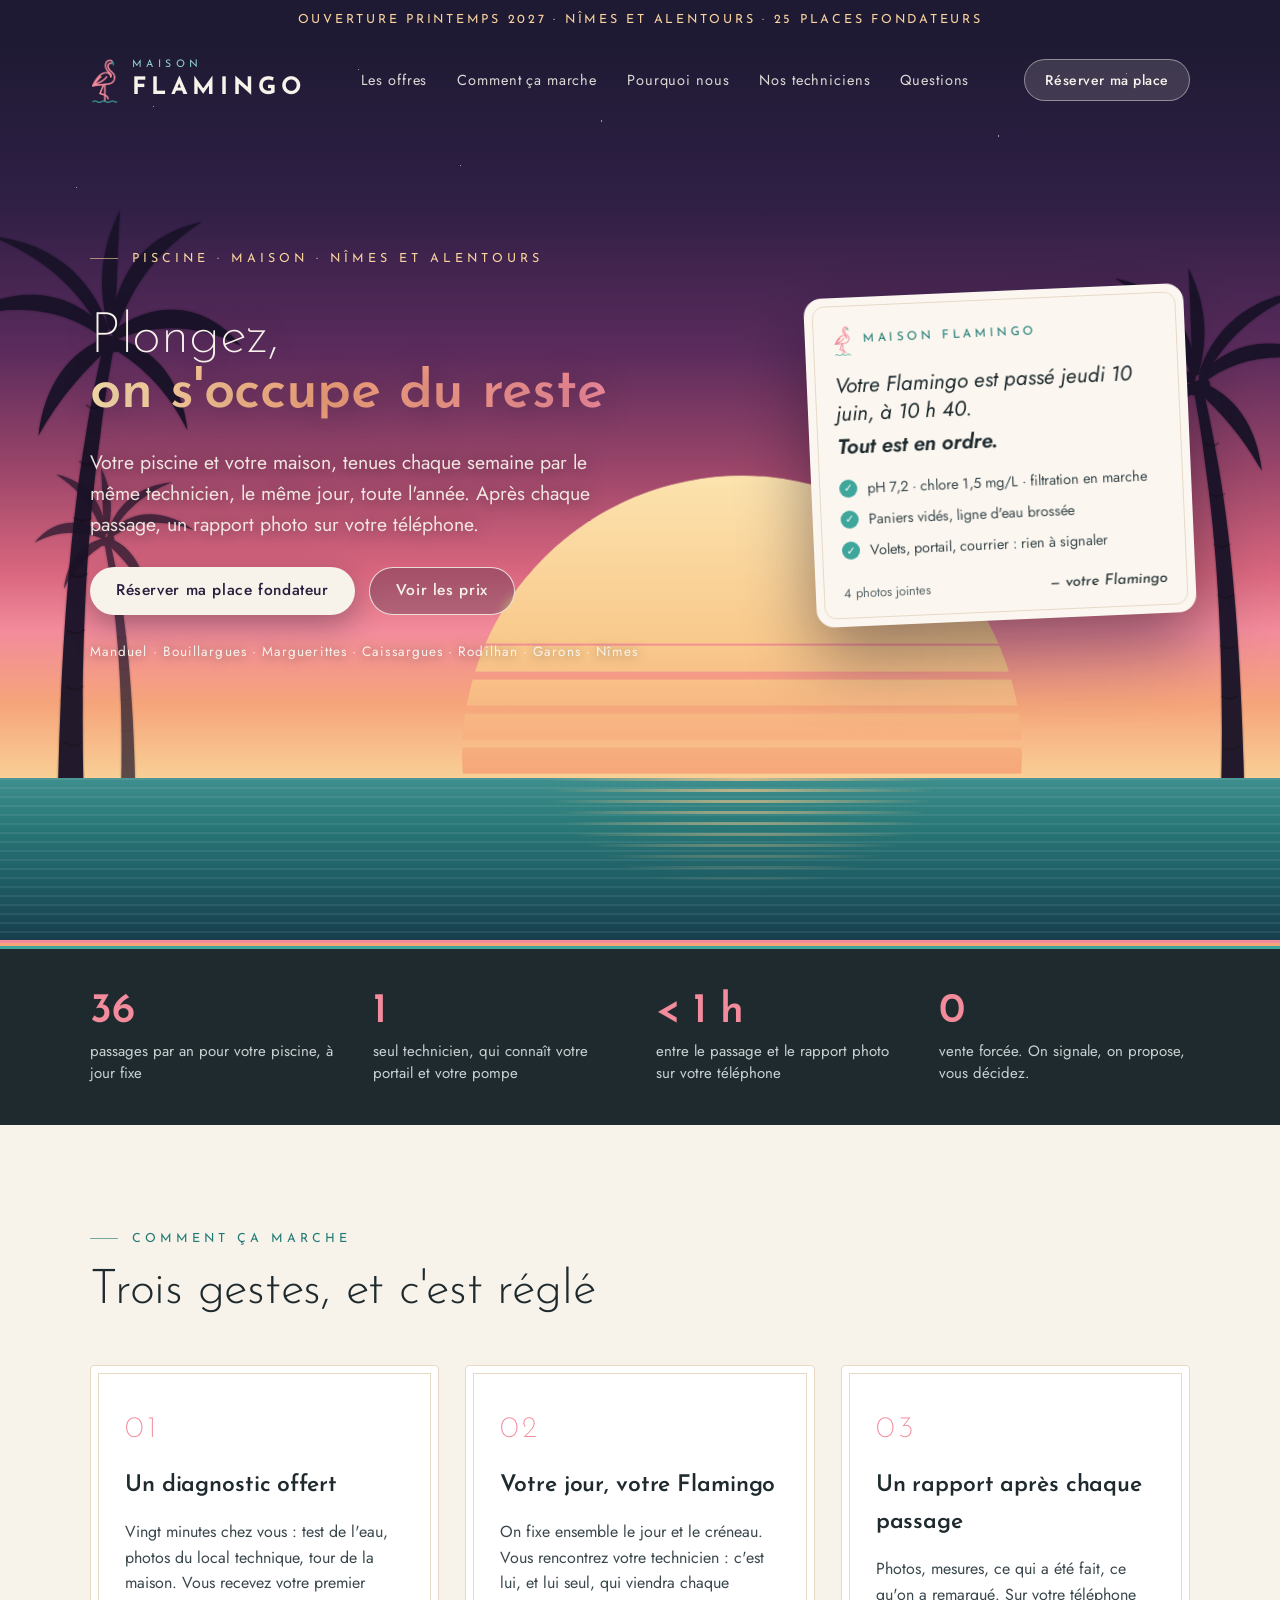
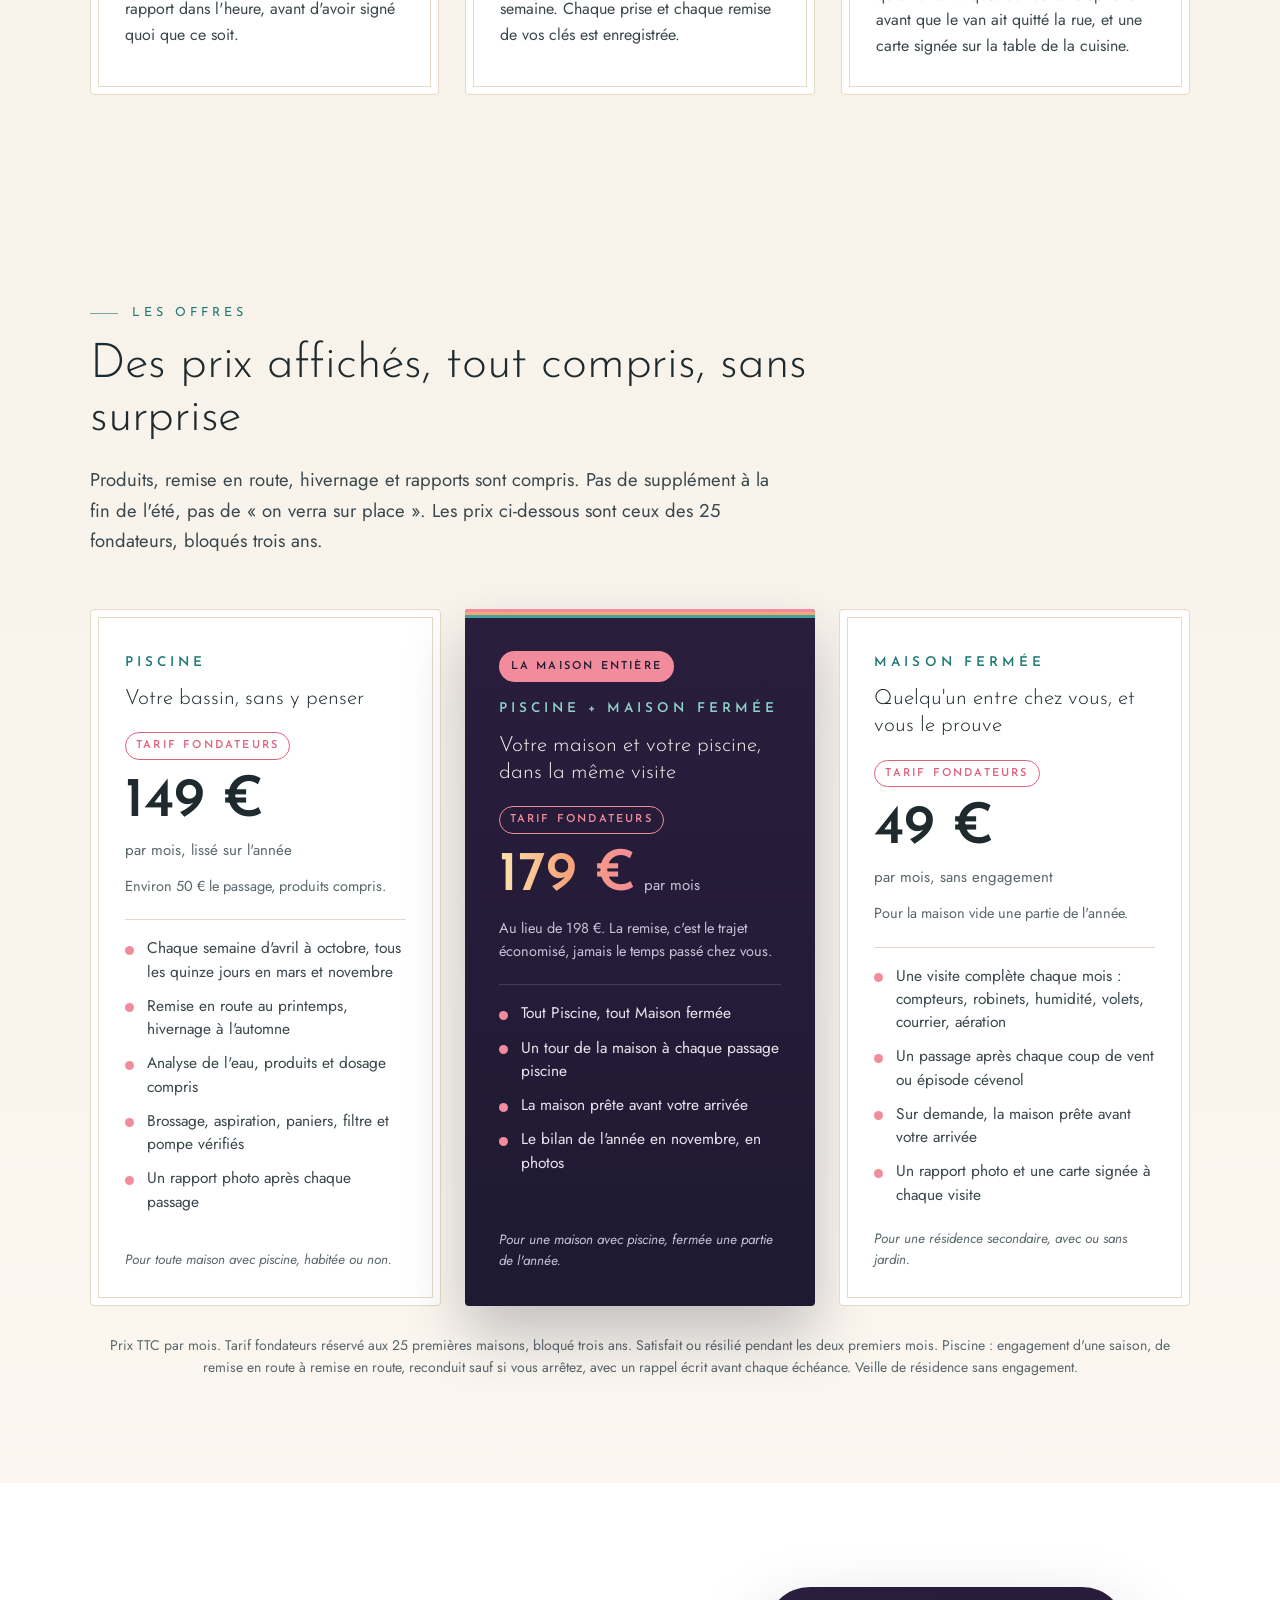
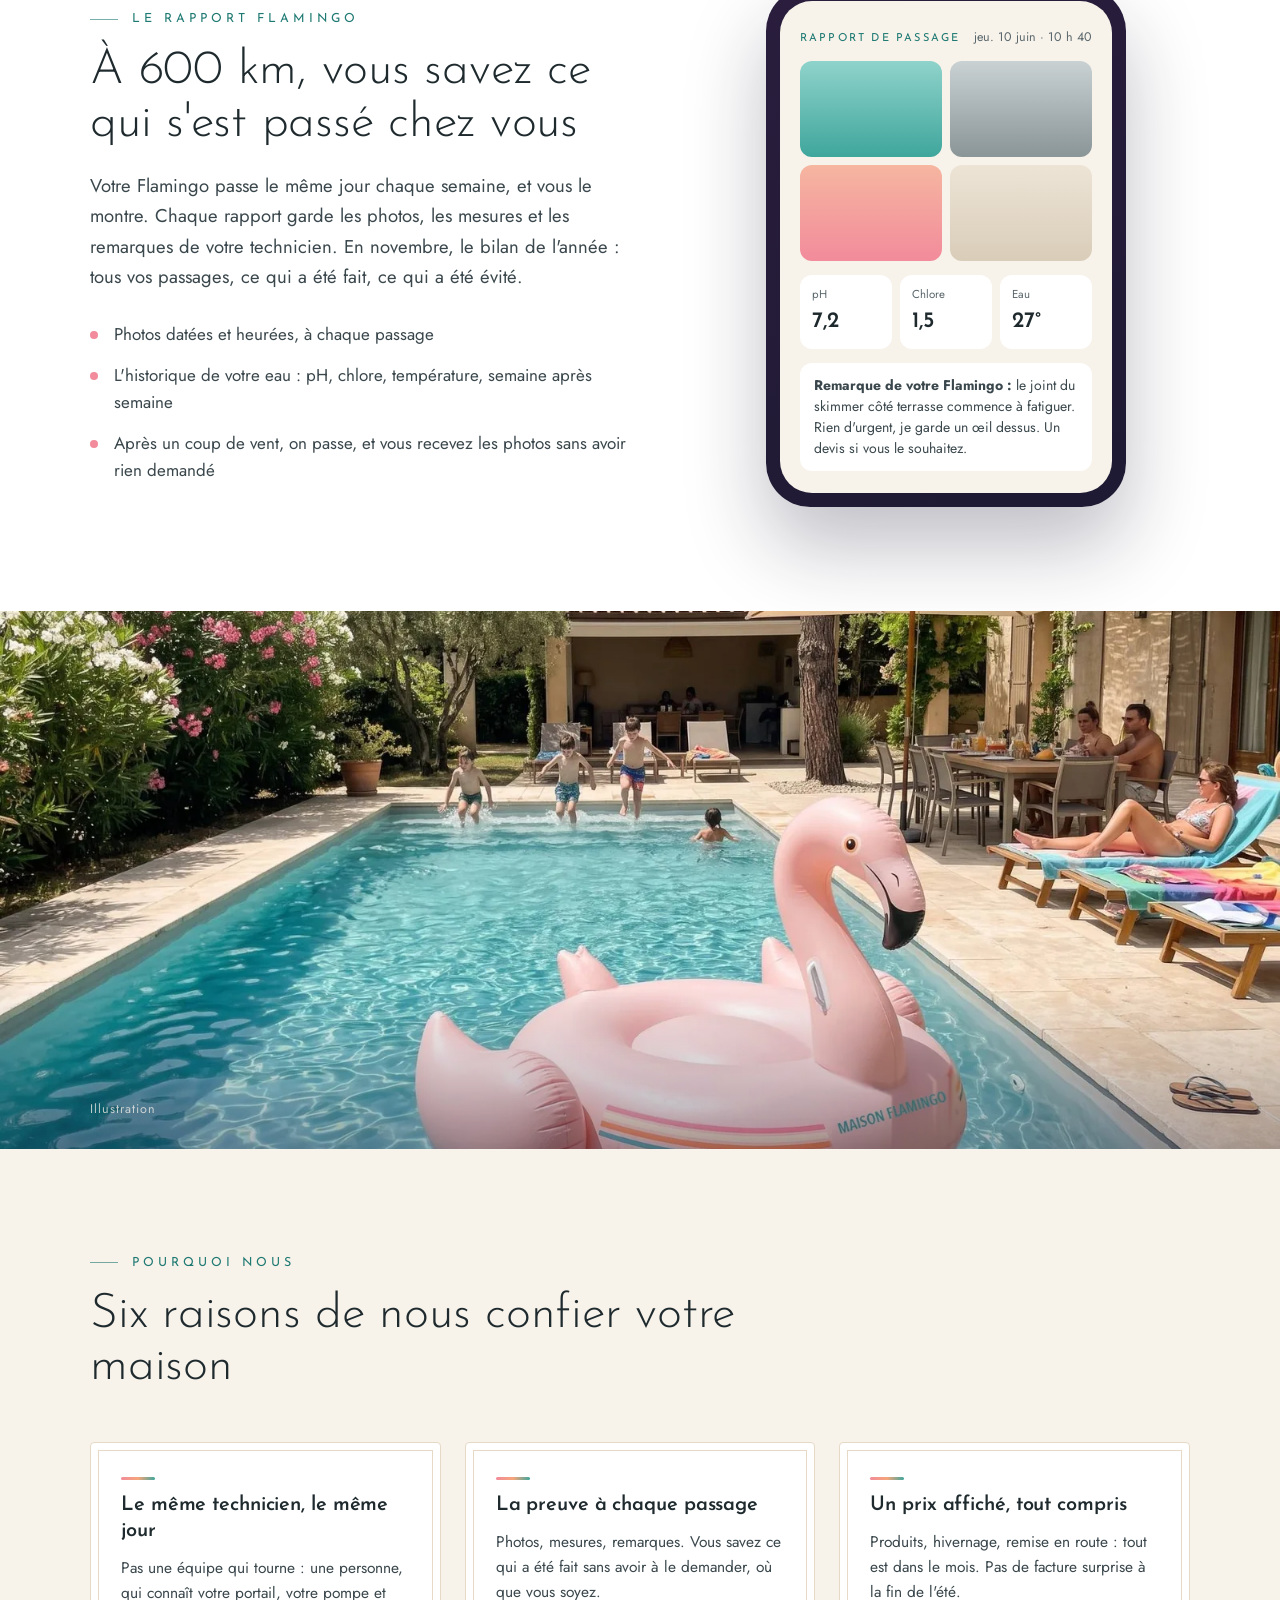
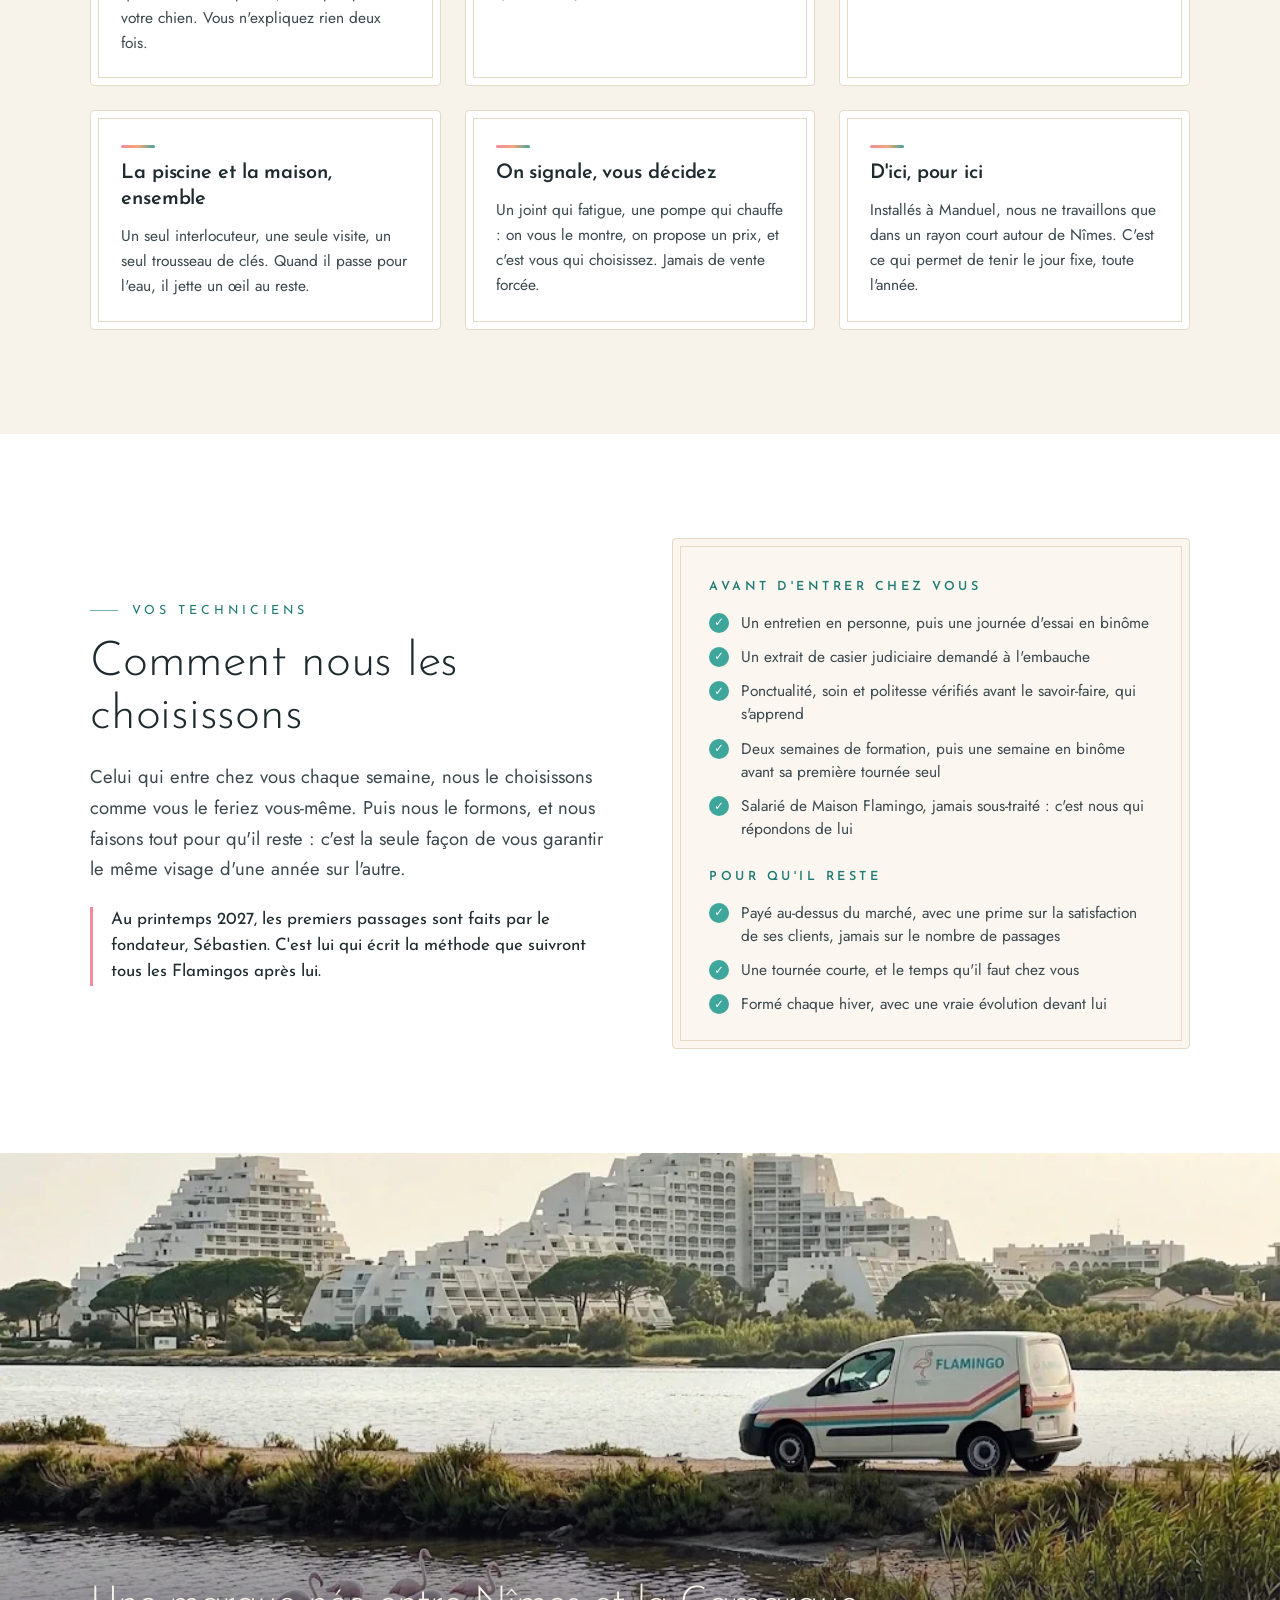
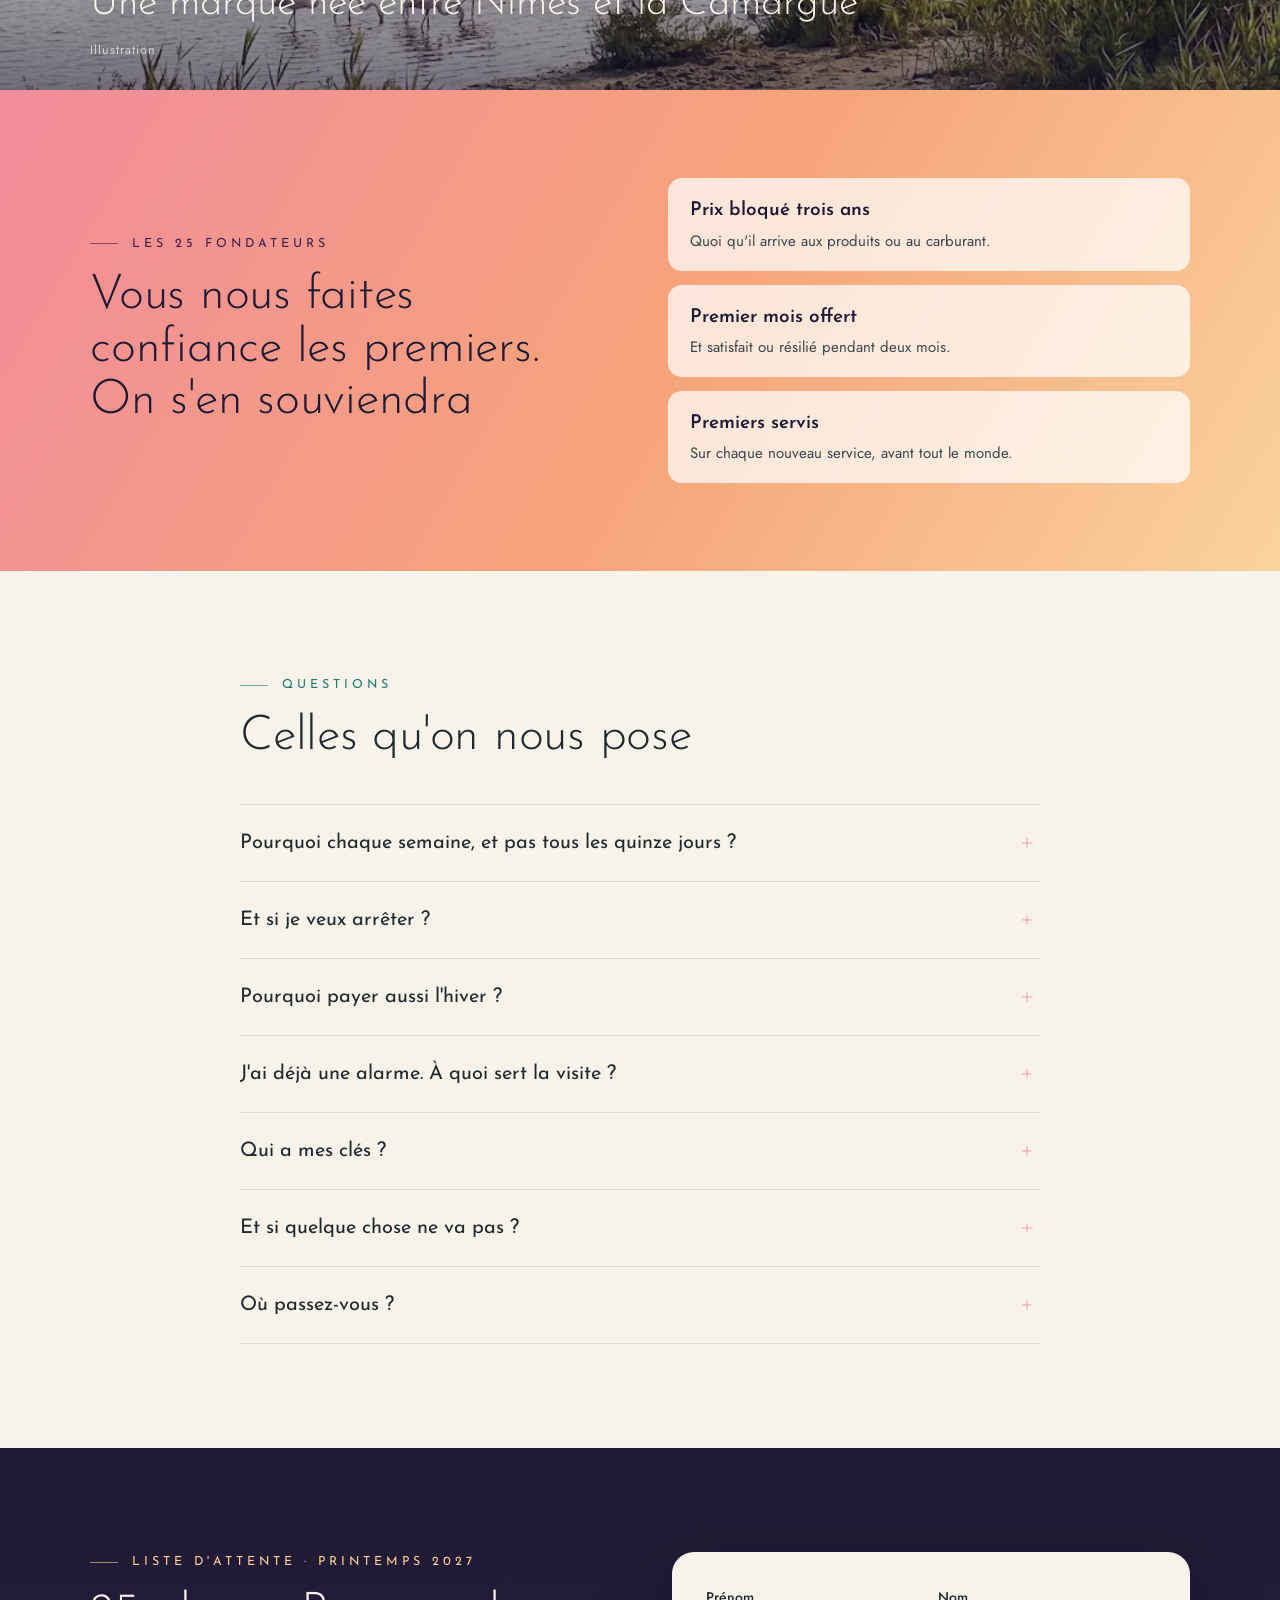
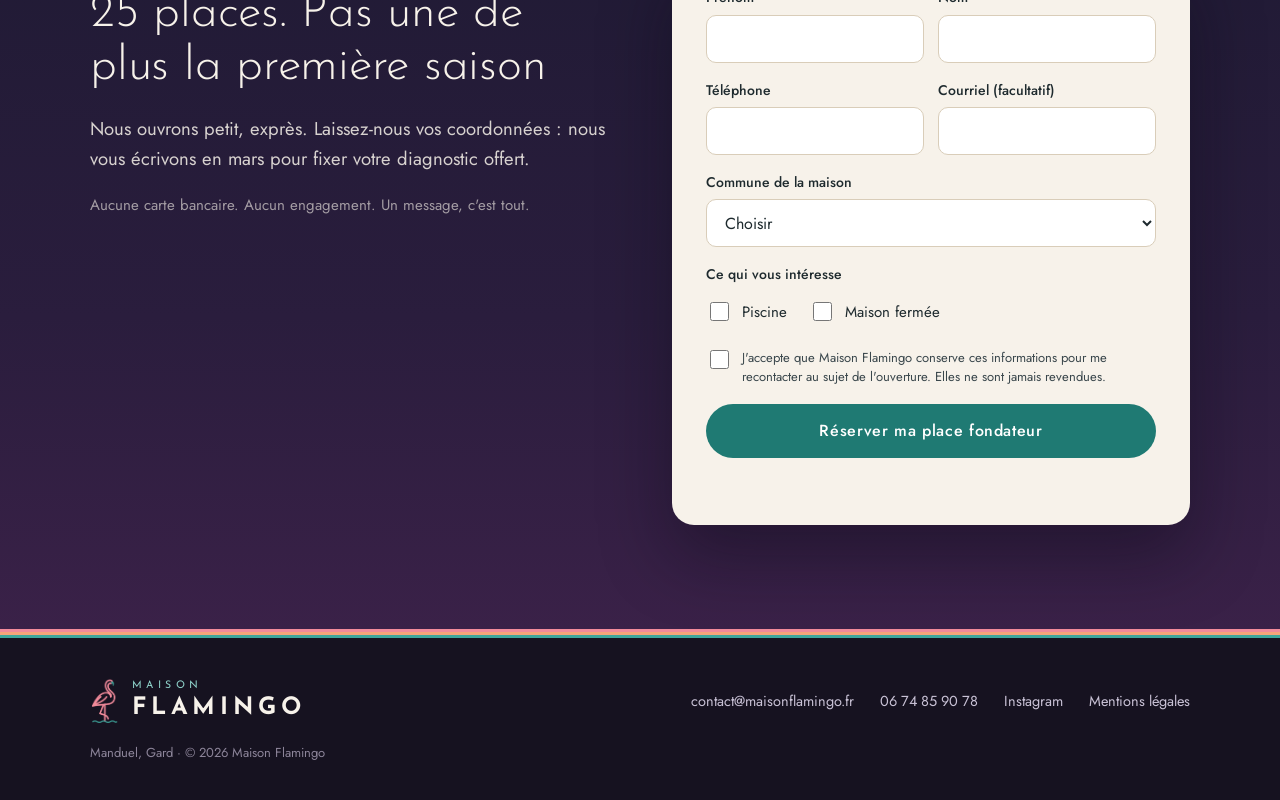
==== index.html @ 8caf4d1a "Flamant : cou affine et bec casse vers le bas, il ne ressemble plus a un toucan Co-Authored-By: Clau" ====
<!doctype html>
<html lang="fr">
<head>
<meta charset="utf-8">
<meta name="viewport" content="width=device-width, initial-scale=1">
<title>Maison Flamingo · Plongez, on s'occupe du reste</title>
<meta name="description" content="Entretien de piscine chaque semaine et veille de maison fermée, autour de Nîmes. Le même technicien, le même jour, et un rapport photo après chaque passage. Ouverture au printemps 2027.">
<meta name="theme-color" content="#2A1D3D">
<meta property="og:title" content="Maison Flamingo · Plongez, on s'occupe du reste">
<meta property="og:description" content="Votre piscine et votre maison, tenues chaque semaine par le même technicien, autour de Nîmes. 25 places fondateurs pour le printemps 2027.">
<meta property="og:locale" content="fr_FR">
<meta property="og:type" content="website">
<meta property="og:url" content="https://maisonflamingo.fr/">
<meta property="og:site_name" content="Maison Flamingo">
<meta property="og:image" content="https://maisonflamingo.fr/partage.png?v=4">
<meta property="og:image:width" content="1200">
<meta property="og:image:height" content="630">
<meta property="og:image:alt" content="Maison Flamingo, coucher de soleil sur la piscine : Plongez, on s'occupe du reste">
<meta name="twitter:card" content="summary_large_image">
<link rel="canonical" href="https://maisonflamingo.fr/">
<link rel="icon" href="favicon.png?v=3" type="image/png">
<link rel="apple-touch-icon" href="favicon.png?v=3">
<link rel="preconnect" href="https://fonts.googleapis.com">
<link rel="preconnect" href="https://fonts.gstatic.com" crossorigin>
<link href="https://fonts.googleapis.com/css2?family=Josefin+Sans:wght@200;300;400;600;700&family=Jost:ital,wght@0,300;0,400;0,500;0,600;1,400&display=swap" rel="stylesheet">
<link rel="stylesheet" href="style.css?v=23">
</head>
<body>

<!-- Le symbole est déclaré une fois et réutilisé partout : un seul dessin à faire vectoriser -->
<svg width="0" height="0" style="position:absolute" aria-hidden="true">
  <symbol id="palmier" viewBox="0 0 220 420">
    <g fill="currentColor">
      <path d="M84 420 C86 330 92 240 104 170 C110 134 115 114 118 100 L125 102 C122 118 118 138 114 172 C104 242 100 330 102 420 Z"/>
      <path d="M120 98 C92 66 50 62 8 92 C48 76 88 80 118 104 Z"/>
      <path d="M120 96 C108 58 78 34 36 30 C72 44 98 66 116 100 Z"/>
      <path d="M121 96 C126 54 148 28 186 20 C156 40 136 64 125 100 Z"/>
      <path d="M122 98 C154 74 190 78 214 108 C184 92 152 92 124 104 Z"/>
      <path d="M122 102 C152 108 172 132 176 168 C162 140 144 122 120 108 Z"/>
      <path d="M118 102 C92 112 74 136 70 172 C86 144 102 126 122 108 Z"/>
      <path d="M120 96 C112 66 114 40 128 12 C126 42 126 70 124 98 Z"/>
      <circle cx="116" cy="104" r="5"/><circle cx="124" cy="108" r="4.5"/><circle cx="112" cy="110" r="4"/>
    </g>
    <path d="M88 390 Q94.5 395 101 390" fill="none" stroke="rgba(0,0,0,.25)" stroke-width="1.5"/><path d="M89 350 Q95.5 355 102 350" fill="none" stroke="rgba(0,0,0,.25)" stroke-width="1.5"/><path d="M90 310 Q96.5 315 103 310" fill="none" stroke="rgba(0,0,0,.25)" stroke-width="1.5"/><path d="M92 270 Q98.5 275 105 270" fill="none" stroke="rgba(0,0,0,.25)" stroke-width="1.5"/><path d="M95 230 Q101.5 235 108 230" fill="none" stroke="rgba(0,0,0,.25)" stroke-width="1.5"/><path d="M99 190 Q105.0 195 111 190" fill="none" stroke="rgba(0,0,0,.25)" stroke-width="1.5"/><path d="M104 150 Q109.5 155 115 150" fill="none" stroke="rgba(0,0,0,.25)" stroke-width="1.5"/>
  </symbol>
</svg>

<div class="bandeau">Ouverture printemps 2027 · Nîmes et alentours · 25 places fondateurs</div>

<header class="nav" id="nav">
  <div class="wrap nav-inner">
    <a href="#haut" class="logo" aria-label="Maison Flamingo, retour en haut">
      <img class="logo-flamant" src="flamant.png?v=3" alt="" width="30" height="45">
      <span class="logo-mots"><span class="logo-maison">Maison</span><span class="logo-flamingo">Flamingo</span></span>
    </a>
    <nav class="nav-liens" aria-label="Navigation principale">
      <a href="#offres">Les offres</a>
      <a href="#comment">Comment ça marche</a>
      <a href="#pourquoi">Pourquoi nous</a>
      <a href="#techniciens">Nos techniciens</a>
      <a href="#questions">Questions</a>
    </nav>
    <a href="#liste" class="btn btn-nav">Réserver ma place</a>
  </div>
</header>

<main id="haut">

  <!-- Le coucher de soleil : le ciel, le soleil rayé, les palmiers, et l'eau qui le reflète -->
  <section class="hero">
    <div class="ciel" aria-hidden="true">
      <div class="etoiles"></div>
      <div class="soleil"></div>
      <svg class="palmier palmier-g" viewBox="0 0 220 420"><use href="#palmier"/></svg>
      <svg class="palmier palmier-g2" viewBox="0 0 220 420"><use href="#palmier"/></svg>
      <svg class="palmier palmier-d" viewBox="0 0 220 420"><use href="#palmier"/></svg>
    </div>
    <div class="eau" aria-hidden="true"><div class="reflet"></div></div>

    <div class="wrap hero-grille">
      <div class="hero-texte">
        <p class="surtitre surtitre-clair">Piscine · Maison · Nîmes et alentours</p>
        <h1><span class="tenu">Plongez,</span><br><strong class="tenu">on s'occupe <br class="coupe">du reste</strong></h1>
        <p class="hero-sous">Votre piscine et votre maison, tenues chaque semaine par le même technicien, le même jour, toute l'année. Après chaque passage, un rapport photo sur votre téléphone.</p>
        <div class="hero-actions">
          <a href="#liste" class="btn btn-creme">Réserver ma place fondateur</a>
          <a href="#offres" class="btn btn-contour">Voir les prix</a>
        </div>
        <p class="hero-zone">Manduel · Bouillargues · Marguerittes · Caissargues · Rodilhan · Garons · Nîmes</p>
      </div>

      <figure class="carte-passage" aria-label="Exemple de carte laissée après un passage">
        <div class="carte-entete">
          <img src="flamant.png?v=3" alt="" width="18" height="30">
          <span>Maison Flamingo</span>
        </div>
        <p class="carte-ligne">Votre Flamingo est passé jeudi 10 juin, à 10 h 40.</p>
        <p class="carte-ligne carte-ok">Tout est en ordre.</p>
        <ul class="carte-liste">
          <li>pH 7,2 · chlore 1,5 mg/L · filtration en marche</li>
          <li>Paniers vidés, ligne d'eau brossée</li>
          <li>Volets, portail, courrier : rien à signaler</li>
        </ul>
        <figcaption class="carte-pied"><span>4 photos jointes</span><span class="signature">votre Flamingo</span></figcaption>
      </figure>
    </div>
  </section>

  <div class="bande-sunset" aria-hidden="true"></div>

  <section class="preuves" aria-label="Nos engagements">
    <div class="wrap preuves-grille">
      <div><span class="chiffre">36</span><span>passages par an pour votre piscine, à jour fixe</span></div>
      <div><span class="chiffre">1</span><span>seul technicien, qui connaît votre portail et votre pompe</span></div>
      <div><span class="chiffre">&lt;&nbsp;1&nbsp;h</span><span>entre le passage et le rapport photo sur votre téléphone</span></div>
      <div><span class="chiffre">0</span><span>vente forcée. On signale, on propose, vous décidez.</span></div>
    </div>
  </section>

  <section class="section creme" id="comment">
    <div class="wrap">
      <p class="surtitre">Comment ça marche</p>
      <h2>Trois gestes, et c'est réglé</h2>
      <div class="etapes">
        <article class="etape deco revele">
          <span class="numero">01</span>
          <h3>Un diagnostic offert</h3>
          <p>Vingt minutes chez vous : test de l'eau, photos du local technique, tour de la maison. Vous recevez votre premier rapport dans l'heure, avant d'avoir signé quoi que ce soit.</p>
        </article>
        <article class="etape deco revele">
          <span class="numero">02</span>
          <h3>Votre jour, votre Flamingo</h3>
          <p>On fixe ensemble le jour et le créneau. Vous rencontrez votre technicien : c'est lui, et lui seul, qui viendra chaque semaine. Chaque prise et chaque remise de vos clés est enregistrée.</p>
        </article>
        <article class="etape deco revele">
          <span class="numero">03</span>
          <h3>Un rapport après chaque passage</h3>
          <p>Photos, mesures, ce qui a été fait, ce qu'on a remarqué. Sur votre téléphone avant que le van ait quitté la rue, et une carte signée sur la table de la cuisine.</p>
        </article>
      </div>
    </div>
  </section>

  <section class="section offres-fond" id="offres">
    <div class="wrap">
      <p class="surtitre">Les offres</p>
      <h2>Des prix affichés, tout compris, sans surprise</h2>
      <p class="intro">Produits, remise en route, hivernage et rapports sont compris. Pas de supplément à la fin de l'été, pas de « on verra sur place ». Les prix ci-dessous sont ceux des 25 fondateurs, bloqués trois ans.</p>

      <div class="offres">
        <article class="offre deco revele">
          <p class="offre-nom">Piscine</p>
          <p class="offre-accroche">Votre bassin, sans y penser</p>
          <p class="tarif-fondateur">Tarif fondateurs</p>
          <p class="prix"><span class="prix-montant">149&nbsp;€</span><span class="prix-unite">par mois, lissé sur l'année</span></p>
          <p class="prix-detail">Environ 50 € le passage, produits compris.</p>
          <ul class="liste-offre">
            <li>Chaque semaine d'avril à octobre, tous les quinze jours en mars et novembre</li>
            <li>Remise en route au printemps, hivernage à l'automne</li>
            <li>Analyse de l'eau, produits et dosage compris</li>
            <li>Brossage, aspiration, paniers, filtre et pompe vérifiés</li>
            <li>Un rapport photo après chaque passage</li>
          </ul>
          <p class="offre-pour">Pour toute maison avec piscine, habitée ou non.</p>
        </article>

        <article class="offre offre-phare revele">
          <span class="pastille">La maison entière</span>
          <p class="offre-nom">Piscine + Maison fermée</p>
          <p class="offre-accroche">Votre maison et votre piscine, dans la même visite</p>
          <p class="tarif-fondateur">Tarif fondateurs</p>
          <p class="prix"><span class="prix-montant">179&nbsp;€</span><span class="prix-unite">par mois</span></p>
          <p class="prix-detail">Au lieu de 198 €. La remise, c'est le trajet économisé, jamais le temps passé chez vous.</p>
          <ul class="liste-offre">
            <li>Tout Piscine, tout Maison fermée</li>
            <li>Un tour de la maison à chaque passage piscine</li>
            <li>La maison prête avant votre arrivée</li>
            <li>Le bilan de l'année en novembre, en photos</li>
          </ul>
          <p class="offre-pour">Pour une maison avec piscine, fermée une partie de l'année.</p>
        </article>

        <article class="offre deco revele">
          <p class="offre-nom">Maison fermée</p>
          <p class="offre-accroche">Quelqu'un entre chez vous, et vous le prouve</p>
          <p class="tarif-fondateur">Tarif fondateurs</p>
          <p class="prix"><span class="prix-montant">49&nbsp;€</span><span class="prix-unite">par mois, sans engagement</span></p>
          <p class="prix-detail">Pour la maison vide une partie de l'année.</p>
          <ul class="liste-offre">
            <li>Une visite complète chaque mois : compteurs, robinets, humidité, volets, courrier, aération</li>
            <li>Un passage après chaque coup de vent ou épisode cévenol</li>
            <li>Sur demande, la maison prête avant votre arrivée</li>
            <li>Un rapport photo et une carte signée à chaque visite</li>
          </ul>
          <p class="offre-pour">Pour une résidence secondaire, avec ou sans jardin.</p>
        </article>
      </div>
      <p class="mention-prix">Prix TTC par mois. Tarif fondateurs réservé aux 25 premières maisons, bloqué trois ans. Satisfait ou résilié pendant les deux premiers mois. Piscine : engagement d'une saison, de remise en route à remise en route, reconduit sauf si vous arrêtez, avec un rappel écrit avant chaque échéance. Veille de résidence sans engagement.</p>
    </div>
  </section>

  <section class="section blanc" id="rapport">
    <div class="wrap rapport-grille">
      <div class="revele">
        <p class="surtitre">Le rapport Flamingo</p>
        <h2>À 600 km, vous savez ce qui s'est passé chez vous</h2>
        <p class="intro">Votre Flamingo passe le même jour chaque semaine, et vous le montre. Chaque rapport garde les photos, les mesures et les remarques de votre technicien. En novembre, le bilan de l'année : tous vos passages, ce qui a été fait, ce qui a été évité.</p>
        <ul class="puces">
          <li>Photos datées et heurées, à chaque passage</li>
          <li>L'historique de votre eau : pH, chlore, température, semaine après semaine</li>
          <li>Après un coup de vent, on passe, et vous recevez les photos sans avoir rien demandé</li>
        </ul>
      </div>
      <div class="telephone revele" aria-label="Exemple de rapport de passage">
        <div class="tel-ecran">
          <div class="tel-entete">
            <span>Rapport de passage</span>
            <span>jeu. 10 juin · 10 h 40</span>
          </div>
          <div class="tel-photos" aria-hidden="true">
            <span class="ph ph-eau"></span><span class="ph ph-local"></span>
            <span class="ph ph-terrasse"></span><span class="ph ph-volets"></span>
          </div>
          <div class="tel-mesures">
            <div><span>pH</span><strong>7,2</strong></div>
            <div><span>Chlore</span><strong>1,5</strong></div>
            <div><span>Eau</span><strong>27°</strong></div>
          </div>
          <p class="tel-remarque"><strong>Remarque de votre Flamingo :</strong> le joint du skimmer côté terrasse commence à fatiguer. Rien d'urgent, je garde un œil dessus. Un devis si vous le souhaitez.</p>
        </div>
      </div>
    </div>
  </section>

  <section class="bande-territoire bande-piscine" aria-label="L'été au bord de la piscine">
    <picture>
      <source srcset="images/piscine.webp" type="image/webp">
      <img src="images/piscine.jpg" alt="Illustration : des enfants plongent dans une piscine claire, une bouée flamant rose Maison Flamingo flotte, la famille déjeune à l'ombre" width="1600" height="1194" loading="lazy">
    </picture>
    <div class="territoire-texte"><p class="territoire-legende">Illustration</p></div>
  </section>

  <section class="section creme" id="pourquoi">
    <div class="wrap">
      <p class="surtitre">Pourquoi nous</p>
      <h2>Six raisons de nous confier votre maison</h2>
      <div class="raisons">
        <article class="raison deco revele">
          <h3>Le même technicien, le même jour</h3>
          <p>Pas une équipe qui tourne : une personne, qui connaît votre portail, votre pompe et votre chien. Vous n'expliquez rien deux fois.</p>
        </article>
        <article class="raison deco revele">
          <h3>La preuve à chaque passage</h3>
          <p>Photos, mesures, remarques. Vous savez ce qui a été fait sans avoir à le demander, où que vous soyez.</p>
        </article>
        <article class="raison deco revele">
          <h3>Un prix affiché, tout compris</h3>
          <p>Produits, hivernage, remise en route : tout est dans le mois. Pas de facture surprise à la fin de l'été.</p>
        </article>
        <article class="raison deco revele">
          <h3>La piscine et la maison, ensemble</h3>
          <p>Un seul interlocuteur, une seule visite, un seul trousseau de clés. Quand il passe pour l'eau, il jette un œil au reste.</p>
        </article>
        <article class="raison deco revele">
          <h3>On signale, vous décidez</h3>
          <p>Un joint qui fatigue, une pompe qui chauffe : on vous le montre, on propose un prix, et c'est vous qui choisissez. Jamais de vente forcée.</p>
        </article>
        <article class="raison deco revele">
          <h3>D'ici, pour ici</h3>
          <p>Installés à Manduel, nous ne travaillons que dans un rayon court autour de Nîmes. C'est ce qui permet de tenir le jour fixe, toute l'année.</p>
        </article>
      </div>
    </div>
  </section>

  <section class="section blanc" id="techniciens">
    <div class="wrap tech-grille">
      <div class="revele">
        <p class="surtitre">Vos techniciens</p>
        <h2>Comment nous les choisissons</h2>
        <p class="intro">Celui qui entre chez vous chaque semaine, nous le choisissons comme vous le feriez vous-même. Puis nous le formons, et nous faisons tout pour qu'il reste : c'est la seule façon de vous garantir le même visage d'une année sur l'autre.</p>
        <p class="tech-fondateur">Au printemps 2027, les premiers passages sont faits par le fondateur, Sébastien. C'est lui qui écrit la méthode que suivront tous les Flamingos après lui.</p>
      </div>
      <div class="fiche deco revele">
        <p class="fiche-titre">Avant d'entrer chez vous</p>
        <ul class="coches">
          <li>Un entretien en personne, puis une journée d'essai en binôme</li>
          <li>Un extrait de casier judiciaire demandé à l'embauche</li>
          <li>Ponctualité, soin et politesse vérifiés avant le savoir-faire, qui s'apprend</li>
          <li>Deux semaines de formation, puis une semaine en binôme avant sa première tournée seul</li>
          <li>Salarié de Maison Flamingo, jamais sous-traité : c'est nous qui répondons de lui</li>
        </ul>
        <p class="fiche-titre">Pour qu'il reste</p>
        <ul class="coches">
          <li>Payé au-dessus du marché, avec une prime sur la satisfaction de ses clients, jamais sur le nombre de passages</li>
          <li>Une tournée courte, et le temps qu'il faut chez vous</li>
          <li>Formé chaque hiver, avec une vraie évolution devant lui</li>
        </ul>
      </div>
    </div>
  </section>

  <section class="bande-territoire" aria-label="Notre territoire">
    <picture>
      <source srcset="images/camargue.webp" type="image/webp">
      <img src="images/camargue.jpg" alt="Illustration : des flamants roses dans un étang près de la Grande-Motte, le van Maison Flamingo sur la digue" width="1024" height="572" loading="lazy">
    </picture>
    <div class="territoire-texte">
      <p class="territoire-phrase">Une marque née entre Nîmes et la Camargue</p>
      <p class="territoire-legende">Illustration</p>
    </div>
  </section>

  <section class="section fondateurs">
    <div class="wrap fondateurs-grille">
      <div class="revele">
        <p class="surtitre">Les 25 fondateurs</p>
        <h2>Vous nous faites confiance les premiers. On s'en souviendra</h2>
      </div>
      <ul class="avantages revele">
        <li><strong>Prix bloqué trois ans</strong><span>Quoi qu'il arrive aux produits ou au carburant.</span></li>
        <li><strong>Premier mois offert</strong><span>Et satisfait ou résilié pendant deux mois.</span></li>
        <li><strong>Premiers servis</strong><span>Sur chaque nouveau service, avant tout le monde.</span></li>
      </ul>
    </div>
  </section>

  <section class="section creme" id="questions">
    <div class="wrap etroit">
      <p class="surtitre">Questions</p>
      <h2>Celles qu'on nous pose</h2>
      <div class="faq">
        <details>
          <summary>Pourquoi chaque semaine, et pas tous les quinze jours ?</summary>
          <p>Parce que le soleil du Gard détruit le chlore en quelques jours, et qu'une eau chaude peut tourner au vert en deux jours. Le passage hebdomadaire coûte plus par mois, mais moins par an : pas de traitement choc, pas de pompe qui force, pas de baignade annulée. En mars et en novembre, quand l'eau est froide, on passe tous les quinze jours.</p>
        </details>
        <details>
          <summary>Et si je veux arrêter ?</summary>
          <p>Les deux premiers mois, vous arrêtez quand vous voulez, sans frais et sans vous justifier. Ensuite, la formule piscine vaut pour une saison, de remise en route à remise en route, parce que son prix est lissé sur l'année. Avant chaque échéance, nous vous écrivons pour vous rappeler que vous pouvez arrêter. La veille de résidence, elle, est sans engagement.</p>
        </details>
        <details>
          <summary>Pourquoi payer aussi l'hiver ?</summary>
          <p>Vous ne payez pas l'hiver : le prix de l'année est réparti sur douze mois pour que votre budget reste le même. L'essentiel du travail tombe d'avril à octobre, et l'hivernage, la remise en route et le contrôle après le gel sont compris.</p>
        </details>
        <details>
          <summary>J'ai déjà une alarme. À quoi sert la visite ?</summary>
          <p>Gardez-la. Une caméra voit une silhouette. Elle ne voit pas la fuite sous l'évier, l'humidité dans la chambre du fond, le volet qui a cédé ni la piscine qui tourne. Nous venons voir ce qu'elle ne voit pas.</p>
        </details>
        <details>
          <summary>Qui a mes clés ?</summary>
          <p>Votre technicien, et lui seul. Chaque prise et chaque remise est enregistrée, et vous pouvez demander l'historique à tout moment. Pour la piscine seule, le code du portail suffit souvent.</p>
        </details>
        <details>
          <summary>Et si quelque chose ne va pas ?</summary>
          <p>On vous écrit, on vous envoie les photos, on propose une solution et un prix. Vous décidez. Nous n'avons rien d'autre à vous vendre que de la tranquillité.</p>
        </details>
        <details>
          <summary>Où passez-vous ?</summary>
          <p>Manduel, Bouillargues, Marguerittes, Caissargues, Rodilhan, Garons et Nîmes. Nous ouvrons petit, exprès, pour que les tournées restent courtes et que le temps passé chez vous ne soit jamais rogné. Ailleurs dans le Gard ? Inscrivez-vous quand même : c'est la liste d'attente qui décide de la commune suivante.</p>
        </details>
      </div>
    </div>
  </section>

  <section class="section liste" id="liste">
    <div class="wrap liste-grille">
      <div class="revele">
        <p class="surtitre surtitre-clair">Liste d'attente · printemps 2027</p>
        <h2>25 places. Pas une de plus la première saison</h2>
        <p class="intro intro-clair">Nous ouvrons petit, exprès. Laissez-nous vos coordonnées : nous vous écrivons en mars pour fixer votre diagnostic offert.</p>
        <p class="petit-clair">Aucune carte bancaire. Aucun engagement. Un message, c'est tout.</p>
      </div>

      <form class="formulaire revele" id="formulaire" novalidate>
        <div class="champs-2">
          <label>Prénom<input name="prenom" type="text" autocomplete="given-name" required></label>
          <label>Nom<input name="nom" type="text" autocomplete="family-name" required></label>
        </div>
        <div class="champs-2">
          <label>Téléphone<input name="telephone" type="tel" autocomplete="tel" required></label>
          <label>Courriel (facultatif)<input name="courriel" type="email" autocomplete="email"></label>
        </div>
        <label>Commune de la maison
          <select name="commune" required>
            <option value="">Choisir</option>
            <option>Manduel</option><option>Bouillargues</option><option>Marguerittes</option>
            <option>Caissargues</option><option>Rodilhan</option><option>Garons</option>
            <option>Nîmes</option><option>Autre commune</option>
          </select>
        </label>
        <fieldset>
          <legend>Ce qui vous intéresse</legend>
          <label class="case"><input type="checkbox" name="interet" value="Piscine"> Piscine</label>
          <label class="case"><input type="checkbox" name="interet" value="Maison fermée"> Maison fermée</label>
        </fieldset>
        <!-- Champ piège : invisible pour une personne, rempli par les robots -->
        <label class="piege" aria-hidden="true">Ne pas remplir<input name="site" type="text" tabindex="-1" autocomplete="off"></label>
        <label class="case consentement"><input type="checkbox" name="consentement" required> J'accepte que Maison Flamingo conserve ces informations pour me recontacter au sujet de l'ouverture. Elles ne sont jamais revendues.</label>
        <button type="submit" class="btn btn-turquoise">Réserver ma place fondateur</button>
        <p class="form-message" id="form-message" role="status" aria-live="polite"></p>
      </form>
    </div>
  </section>
</main>

<footer class="pied">
  <div class="bande-sunset" aria-hidden="true"></div>
  <div class="wrap pied-grille">
    <div class="logo logo-pied">
      <img class="logo-flamant" src="flamant.png?v=3" alt="" width="30" height="45">
      <span class="logo-mots"><span class="logo-maison">Maison</span><span class="logo-flamingo">Flamingo</span></span>
    </div>
    <div class="pied-liens">
      <a href="mailto:contact@maisonflamingo.fr">contact@maisonflamingo.fr</a>
      <a href="tel:+33674859078">06 74 85 90 78</a>
      <a href="https://www.instagram.com/maisonflamingo.fr/" rel="noopener">Instagram</a>
      <a href="mentions-legales.html">Mentions légales</a>
    </div>
  </div>
  <p class="pied-bas wrap">Manduel, Gard · © <span id="annee">2026</span> Maison Flamingo</p>
</footer>

<script src="site.js?v=4" defer></script>
</body>
</html>
---- style.css ----
/* Maison Flamingo · charte « sunset chic »
   Rose flamant, turquoise lagune, crème, gris-bleu nuit ; l'orange sunset
   n'existe que sur le site et le van, jamais sur les documents. */

:root{
  --rose:#F28B9B;
  --rose-fonce:#E0607E;
  --sunset:#F6A57A;
  --or:#F9D29D;
  --turquoise:#1F7A73;
  --eau:#3FA69C;
  --lagon:#8FD3CB;
  --creme:#F7F2EA;
  --creme-2:#FBF7F0;
  --sable:#E6D9C6;
  --encre:#1E2A2E;
  --encre-2:#3A474C;
  --gris:#5A676C;
  --nuit:#1E1A33;
  --prune:#3A2148;
  --violet:#2A1D3D;
  --titre:'Josefin Sans',system-ui,sans-serif;
  --texte:'Jost',system-ui,sans-serif;
  --rayon:22px;
}

*{box-sizing:border-box}
html{scroll-behavior:smooth;-webkit-text-size-adjust:100%}
body{margin:0;background:var(--creme);color:var(--encre);font-family:var(--texte);font-size:17px;line-height:1.6;-webkit-font-smoothing:antialiased;overflow-x:hidden}
h1,h2,h3{font-family:var(--titre);margin:0;font-weight:300;letter-spacing:-.005em}
p{margin:0}
a{color:var(--turquoise)}
img,svg{display:block}
section[id]{scroll-margin-top:84px}
:focus-visible{outline:3px solid var(--rose);outline-offset:3px;border-radius:6px}

.wrap{width:100%;max-width:1180px;margin:0 auto;padding:0 40px}
.wrap.etroit{max-width:880px}

/* ---------- Bandeau et navigation ---------- */
.bandeau{background:var(--nuit);color:var(--or);text-align:center;font-family:var(--titre);font-size:12.5px;letter-spacing:.22em;text-transform:uppercase;padding:10px 16px}

.nav{position:sticky;top:0;z-index:50;transition:background .35s ease,box-shadow .35s ease;background:transparent;margin-bottom:-80px}
.nav-inner{display:flex;align-items:center;justify-content:space-between;gap:24px;height:80px}
.nav.defile{background:rgba(30,26,51,.78);backdrop-filter:blur(12px);-webkit-backdrop-filter:blur(12px)}
.nav.colle{background:rgba(247,242,234,.93);backdrop-filter:blur(10px);-webkit-backdrop-filter:blur(10px);box-shadow:0 1px 0 rgba(30,42,46,.08)}
.logo{display:flex;align-items:center;gap:12px;text-decoration:none;color:var(--creme)}
.nav.colle .logo{color:var(--encre)}
.logo-flamant{width:30px;height:45px;object-fit:contain}
.logo-mots{display:flex;flex-direction:column;line-height:1}
.logo-maison{font-family:var(--titre);font-size:10.5px;letter-spacing:.42em;text-transform:uppercase;color:var(--lagon)}
.nav.colle .logo-maison{color:var(--turquoise)}
.logo-flamingo{font-family:var(--titre);font-size:24px;font-weight:700;letter-spacing:.2em;text-transform:uppercase;margin-top:5px}
.nav-liens{display:flex;gap:30px}
.nav-liens a{color:rgba(247,242,234,.88);text-decoration:none;font-size:14.5px;letter-spacing:.06em;transition:color .2s}
.nav-liens a:hover{color:#fff}
.nav.colle .nav-liens a{color:var(--encre-2)}
.nav.colle .nav-liens a:hover{color:var(--turquoise)}

/* ---------- Boutons ---------- */
.btn{display:inline-flex;align-items:center;justify-content:center;min-height:48px;padding:0 26px;border-radius:999px;font-family:var(--texte);font-size:15.5px;font-weight:500;letter-spacing:.04em;text-decoration:none;border:0;cursor:pointer;transition:transform .2s ease,background .2s ease,color .2s ease,box-shadow .2s ease}
.btn:hover{transform:translateY(-1px)}
.btn-creme{background:var(--creme);color:var(--violet);box-shadow:0 10px 30px rgba(30,26,51,.35)}
.btn-creme:hover{background:#fff}
.btn-contour{border:1.5px solid rgba(247,242,234,.85);color:var(--creme);background:rgba(30,26,51,.28);backdrop-filter:blur(4px);-webkit-backdrop-filter:blur(4px)}
.btn-contour:hover{background:rgba(30,26,51,.45)}
.btn-turquoise{background:var(--turquoise);color:#fff;width:100%;min-height:54px;font-size:16px}
.btn-turquoise:hover{background:#155E58}
.btn-nav{white-space:nowrap;min-height:42px;padding:0 20px;font-size:14px;background:rgba(247,242,234,.14);color:var(--creme);border:1px solid rgba(247,242,234,.45)}
.nav.colle .btn-nav{background:var(--turquoise);color:#fff;border-color:var(--turquoise)}

/* ---------- Le coucher de soleil ---------- */
.hero{position:relative;min-height:max(720px,100svh);display:flex;align-items:center;overflow:hidden;color:var(--creme);padding:120px 0 21vh}
.ciel{position:absolute;inset:0 0 18% 0;overflow:hidden;
  background:linear-gradient(180deg,#1E1A33 0%,#2F1F45 22%,#5A2B5C 42%,#9A4569 58%,#D9667E 72%,#F28B9B 80%,#F6A57A 90%,#F9CF96 100%)}
.etoiles{position:absolute;inset:0 0 50% 0;opacity:.55;
  background-image:radial-gradient(1.2px 1.2px at 12% 18%,#fff 50%,transparent 51%),radial-gradient(1px 1px at 28% 8%,#fff 50%,transparent 51%),radial-gradient(1.4px 1.4px at 47% 22%,#fff 50%,transparent 51%),radial-gradient(1px 1px at 63% 12%,#fff 50%,transparent 51%),radial-gradient(1.2px 1.2px at 78% 26%,#fff 50%,transparent 51%),radial-gradient(1px 1px at 88% 9%,#fff 50%,transparent 51%),radial-gradient(1px 1px at 36% 34%,#fff 50%,transparent 51%),radial-gradient(1.3px 1.3px at 6% 40%,#fff 50%,transparent 51%)}
.soleil{position:absolute;left:58%;bottom:0;width:min(560px,74vw);aspect-ratio:1;transform:translate(-50%,46%);border-radius:50%;
  background:linear-gradient(180deg,#FCE3AE 0%,#F9C98C 30%,#F6A57A 55%,#F28B9B 78%,#E0607E 100%);
  box-shadow:0 0 120px 30px rgba(249,201,140,.35);
  -webkit-mask-image:linear-gradient(#000 0 30%,transparent 30%),repeating-linear-gradient(180deg,#000 0 26px,transparent 26px 34px);
  mask-image:linear-gradient(#000 0 30%,transparent 30%),repeating-linear-gradient(180deg,#000 0 26px,transparent 26px 34px);
  animation:lever 2.4s cubic-bezier(.2,.7,.2,1) both}
@keyframes lever{from{transform:translate(-50%,70%);opacity:.4}to{transform:translate(-50%,46%);opacity:1}}
.palmier{position:absolute;bottom:-6px;color:#1A1328;filter:drop-shadow(0 0 1px rgba(26,19,40,.6))}
.palmier-g{left:-60px;height:80%;opacity:.96}
.palmier-g2{left:30px;height:44%;opacity:.7;transform:scaleX(-1)}
.palmier-d{right:-70px;height:72%;opacity:.96;transform:scaleX(-1)}
.eau{position:absolute;left:0;right:0;bottom:0;height:18%;overflow:hidden;
  background:linear-gradient(180deg,#3F8F8E 0%,#2B7B7A 25%,#1F5F66 60%,#173F4E 100%)}
.eau::before{content:"";position:absolute;inset:0;background:repeating-linear-gradient(180deg,rgba(255,255,255,.07) 0 2px,transparent 2px 9px)}
.reflet{position:absolute;left:58%;top:0;width:min(560px,74vw);height:100%;transform:translateX(-50%);
  background:repeating-linear-gradient(180deg,rgba(249,201,140,.75) 0 3px,transparent 3px 11px);
  -webkit-mask-image:radial-gradient(50% 100% at 50% 0,#000 0%,transparent 70%);mask-image:radial-gradient(50% 100% at 50% 0,#000 0%,transparent 70%);
  animation:miroiter 6s ease-in-out infinite alternate}
@keyframes miroiter{from{transform:translateX(-52%)}to{transform:translateX(-48%)}}

.hero-grille{position:relative;z-index:2;display:grid;grid-template-columns:minmax(0,1.15fr) minmax(0,.85fr);gap:56px;align-items:center}
.hero-texte{display:flex;flex-direction:column;gap:26px;max-width:700px}
/* La première ligne de la signature ne se coupe jamais : « plus » seul sur une ligne casse la phrase */
.hero h1 .tenu{white-space:nowrap}
/* Sur téléphone seulement, la seconde ligne se coupe à l'endroit naturel : « on s'occupe / du reste » */
.hero h1 .coupe{display:none}
.hero h1{font-size:clamp(34px,4.4vw,63px);line-height:.98;font-weight:200;text-shadow:0 2px 30px rgba(30,26,51,.35)}
.hero h1 strong{font-weight:600;display:inline-block;background:linear-gradient(90deg,#FCE3AE,#F6A57A 45%,#F28B9B);-webkit-background-clip:text;background-clip:text;color:transparent}
.hero-sous{font-size:19.5px;line-height:1.6;color:rgba(247,242,234,.92);max-width:540px;text-shadow:0 1px 16px rgba(30,26,51,.5)}
.hero-actions{display:flex;flex-wrap:wrap;gap:14px}
.hero-zone{font-size:13.5px;letter-spacing:.08em;color:var(--creme);text-shadow:0 1px 12px rgba(30,26,51,.55)}

/* La carte de passage, posée sur la table */
.carte-passage{margin:0;justify-self:end;width:100%;max-width:380px;background:var(--creme-2);color:var(--encre);border-radius:18px;padding:28px 28px 22px;
  box-shadow:0 30px 70px rgba(20,14,35,.45);transform:rotate(-2.5deg);position:relative;animation:poser 1.4s .5s cubic-bezier(.2,.7,.2,1) both}
.carte-passage::before{content:"";position:absolute;inset:8px;border:1px solid var(--sable);border-radius:12px;pointer-events:none}
@keyframes poser{from{opacity:0;transform:translateY(30px) rotate(2deg)}to{opacity:1;transform:rotate(-2.5deg)}}
.carte-entete{display:flex;align-items:center;gap:10px;margin-bottom:16px}
.carte-entete img{width:20px;height:30px;object-fit:contain}
.carte-entete span{font-family:var(--titre);font-size:12px;letter-spacing:.3em;text-transform:uppercase;color:var(--turquoise)}
.carte-ligne{font-size:21px;line-height:1.35;font-style:italic}
.carte-ok{font-weight:600;margin:4px 0 16px}
.carte-liste{list-style:none;margin:0;padding:0;display:flex;flex-direction:column;gap:8px;font-size:14.5px;color:var(--encre-2)}
.carte-liste li{display:flex;gap:10px;align-items:flex-start}
.carte-liste li::before{content:"✓";flex:none;width:18px;height:18px;margin-top:3px;border-radius:50%;background:var(--eau);color:#fff;font-size:11px;display:inline-flex;align-items:center;justify-content:center}
.carte-pied{display:flex;justify-content:space-between;align-items:flex-end;margin-top:18px;font-size:13px;color:var(--gris)}
.signature{font-family:var(--titre);font-size:15px;color:var(--encre);font-style:italic}
.signature::before{content:"— "}

/* La bande du van : rose, sunset, lagune */
.bande-sunset{height:9px;background:linear-gradient(180deg,var(--rose) 0 33.3%,var(--sunset) 33.3% 66.6%,var(--eau) 66.6% 100%)}

/* ---------- Preuves ---------- */
.preuves{background:var(--encre);color:var(--creme)}
.preuves-grille{display:grid;grid-template-columns:repeat(4,minmax(0,1fr));gap:32px;padding-top:40px;padding-bottom:40px}
.preuves-grille div{display:flex;flex-direction:column;gap:6px;font-size:15px;color:#C9D1D3;line-height:1.45}
.chiffre{font-family:var(--titre);font-size:42px;font-weight:600;color:var(--rose);line-height:1.1}

/* ---------- Sections ---------- */
.section{padding:104px 0}
.creme{background:var(--creme)}
.blanc{background:#fff}
.offres-fond{background:linear-gradient(180deg,var(--creme) 0%,var(--creme-2) 100%)}
.surtitre{font-family:var(--titre);font-size:12.5px;letter-spacing:.32em;text-transform:uppercase;color:var(--turquoise);display:flex;align-items:center;gap:14px;margin-bottom:16px}
.surtitre::before{content:"";width:28px;height:1px;background:currentColor;opacity:.6}
.surtitre-clair{color:var(--or)}
.section h2{font-size:clamp(32px,4vw,48px);line-height:1.1;max-width:780px;margin-bottom:20px}
.intro{font-size:18.5px;line-height:1.65;color:var(--encre-2);max-width:680px}
.intro-clair{color:rgba(247,242,234,.85)}

/* L'encadré Art déco : un double filet, sans ornement de plus */
.deco{background:#fff;border:1px solid var(--sable);outline:1px solid var(--sable);outline-offset:-9px}

.etapes{display:grid;grid-template-columns:repeat(3,minmax(0,1fr));gap:26px;margin-top:48px}
.etape{border-radius:4px;padding:40px 34px 36px;display:flex;flex-direction:column;gap:14px}
.numero{font-family:var(--titre);font-size:30px;font-weight:200;color:var(--rose);letter-spacing:.1em}
.etape h3{font-size:23px;font-weight:600}
.etape p{color:var(--encre-2);font-size:16px}

/* ---------- Offres ---------- */
.offres{display:grid;grid-template-columns:repeat(3,minmax(0,1fr));gap:24px;margin-top:52px;align-items:stretch}
.offre{border-radius:4px;padding:42px 34px 34px;display:flex;flex-direction:column;gap:12px;position:relative}
.offre-nom{font-family:var(--titre);font-size:13.5px;letter-spacing:.3em;text-transform:uppercase;font-weight:600;color:var(--turquoise)}
.offre-accroche{font-family:var(--titre);font-size:21px;line-height:1.3;font-weight:300}
.tarif-fondateur{align-self:flex-start;margin-top:8px;font-family:var(--titre);font-size:11px;letter-spacing:.2em;text-transform:uppercase;font-weight:600;color:var(--rose-fonce);border:1px solid currentColor;border-radius:999px;padding:4px 10px}
.offre-phare .tarif-fondateur{color:var(--rose)}
.prix{display:flex;align-items:baseline;gap:8px;flex-wrap:wrap;margin-top:2px}
.prix-montant{font-family:var(--titre);font-size:56px;font-weight:600;line-height:1}
.prix-unite{font-size:15px;color:var(--gris)}
.prix-detail{font-size:14.5px;color:var(--gris)}
.liste-offre{list-style:none;margin:10px 0 0;padding:16px 0 0;border-top:1px solid var(--sable);display:flex;flex-direction:column;gap:11px;font-size:15.5px;line-height:1.5;color:var(--encre-2);flex:1}
.liste-offre li{padding-left:22px;position:relative}
.liste-offre li::before{content:"";position:absolute;left:0;top:.62em;width:9px;height:9px;border-radius:50%;background:var(--rose)}
.offre-pour{font-size:13.5px;color:var(--gris);font-style:italic;margin-top:10px}
.offre-phare{background:linear-gradient(180deg,var(--violet) 0%,var(--nuit) 100%);color:var(--creme);border-radius:4px;overflow:hidden;box-shadow:0 30px 60px rgba(30,26,51,.25)}
.offre-phare::before{content:"";position:absolute;left:0;right:0;top:0;height:9px;background:linear-gradient(180deg,var(--rose) 0 33.3%,var(--sunset) 33.3% 66.6%,var(--eau) 66.6% 100%)}
.offre-phare .offre-nom{color:var(--lagon)}
.offre-phare .prix-unite,.offre-phare .prix-detail,.offre-phare .offre-pour{color:#C9C2D6}
.offre-phare .liste-offre{color:#E8E4EE;border-top-color:rgba(255,255,255,.14)}
.offre-phare .prix-montant{background:linear-gradient(90deg,#FCE3AE,#F6A57A,#F28B9B);-webkit-background-clip:text;background-clip:text;color:transparent}
.pastille{align-self:flex-start;margin-bottom:4px;font-family:var(--titre);font-size:11px;letter-spacing:.2em;text-transform:uppercase;padding:7px 12px;border-radius:999px;background:var(--rose);color:var(--nuit);font-weight:600}
.mention-prix{margin-top:28px;font-size:14px;color:var(--gris);text-align:center}

/* ---------- Rapport ---------- */
.rapport-grille{display:grid;grid-template-columns:minmax(0,1.05fr) minmax(0,.95fr);gap:72px;align-items:center}
.puces{list-style:none;margin:28px 0 0;padding:0;display:flex;flex-direction:column;gap:14px;color:var(--encre-2)}
.puces li{padding-left:24px;position:relative}
.puces li::before{content:"";position:absolute;left:0;top:.6em;width:8px;height:8px;border-radius:50%;background:var(--rose)}
.telephone{justify-self:center;width:100%;max-width:360px;padding:14px;border-radius:44px;background:linear-gradient(160deg,#2A1D3D,#1E1A33);box-shadow:0 40px 80px rgba(30,26,51,.28)}
.tel-ecran{background:var(--creme);border-radius:32px;padding:26px 20px 22px;display:flex;flex-direction:column;gap:14px}
.tel-entete{display:flex;justify-content:space-between;align-items:baseline;gap:10px;font-size:12.5px;color:var(--gris)}
.tel-entete span:first-child{font-family:var(--titre);letter-spacing:.2em;text-transform:uppercase;color:var(--turquoise);font-size:11px}
.tel-photos{display:grid;grid-template-columns:1fr 1fr;gap:8px}
.ph{height:96px;border-radius:12px}
.ph-eau{background:linear-gradient(180deg,#8FD3CB,#3FA69C)}
.ph-local{background:linear-gradient(180deg,#C9D1D3,#8A9598)}
.ph-terrasse{background:linear-gradient(180deg,#F6B6A0,#F28B9B)}
.ph-volets{background:linear-gradient(180deg,#EDE4D6,#D9CDB9)}
.tel-mesures{display:grid;grid-template-columns:repeat(3,1fr);gap:8px}
.tel-mesures div{background:#fff;border-radius:12px;padding:10px 12px;display:flex;flex-direction:column}
.tel-mesures span{font-size:11.5px;color:var(--gris)}
.tel-mesures strong{font-family:var(--titre);font-size:22px;font-weight:600}
.tel-remarque{background:#fff;border-radius:12px;padding:12px 14px;font-size:14px;line-height:1.5;color:var(--encre-2)}

/* ---------- Pourquoi nous ---------- */
.raisons{display:grid;grid-template-columns:repeat(3,minmax(0,1fr));gap:24px;margin-top:48px}
.raison{border-radius:4px;padding:34px 30px 30px;display:flex;flex-direction:column;gap:12px;position:relative}
.raison::before{content:"";width:34px;height:3px;border-radius:2px;background:linear-gradient(90deg,var(--rose),var(--sunset),var(--eau))}
.raison h3{font-size:20px;font-weight:600;line-height:1.3}
.raison p{color:var(--encre-2);font-size:15.5px}

/* ---------- Techniciens ---------- */
.tech-grille{display:grid;grid-template-columns:minmax(0,1fr) minmax(0,1fr);gap:64px;align-items:center}
.tech-fondateur{margin-top:22px;padding-left:18px;border-left:3px solid var(--rose);font-family:var(--titre);font-size:17px;line-height:1.55;color:var(--encre)}
.fiche{border-radius:4px;padding:38px 36px 32px;background:var(--creme-2)}
.fiche-titre{font-family:var(--titre);font-size:12.5px;letter-spacing:.28em;text-transform:uppercase;font-weight:600;color:var(--turquoise);margin-bottom:14px}
.fiche-titre:not(:first-child){margin-top:26px}
.coches{list-style:none;margin:0;padding:0;display:flex;flex-direction:column;gap:11px;font-size:15.5px;line-height:1.5;color:var(--encre-2)}
.coches li{display:flex;gap:12px;align-items:flex-start}
.coches li::before{content:"✓";flex:none;width:20px;height:20px;margin-top:2px;border-radius:50%;background:var(--eau);color:#fff;font-size:11.5px;display:inline-flex;align-items:center;justify-content:center}

/* ---------- La respiration Camargue ---------- */
.territoire-legende{font-size:12.5px;letter-spacing:.08em;margin-top:10px}
.bande-territoire{position:relative;height:clamp(320px,42vw,560px);overflow:hidden;background:var(--nuit)}
.bande-territoire img{display:block;width:100%;height:100%;object-fit:cover;object-position:center 60%}
.bande-territoire::after{content:"";position:absolute;inset:0;background:linear-gradient(180deg,rgba(30,26,51,0) 45%,rgba(30,26,51,.6) 100%);pointer-events:none}
.territoire-texte{position:absolute;left:0;right:0;bottom:0;z-index:1;padding:0 40px 30px;max-width:1180px;margin:0 auto}
.territoire-phrase{font-family:var(--titre);font-weight:300;font-size:clamp(24px,3.2vw,40px);color:var(--creme);text-shadow:0 2px 20px rgba(30,26,51,.5)}
.territoire-texte .territoire-legende{color:rgba(247,242,234,.75);margin-top:4px}

.bande-piscine img{object-position:center 68%}
.bande-piscine::after{background:linear-gradient(180deg,rgba(30,26,51,0) 70%,rgba(30,26,51,.35) 100%)}

/* ---------- Fondateurs ---------- */
.fondateurs{background:linear-gradient(120deg,#F28B9B 0%,#F6A57A 55%,#F9D29D 100%);color:var(--nuit);padding:88px 0}
.fondateurs .surtitre{color:var(--prune)}
.fondateurs h2{margin-bottom:0}
.fondateurs-grille{display:grid;grid-template-columns:minmax(0,1fr) minmax(0,1fr);gap:56px;align-items:center}
.avantages{list-style:none;margin:0;padding:0;display:flex;flex-direction:column;gap:14px}
.avantages li{background:rgba(255,255,255,.72);border-radius:14px;padding:18px 22px;display:flex;flex-direction:column;gap:2px}
.avantages strong{font-family:var(--titre);font-size:19px;font-weight:600}
.avantages span{font-size:15px;color:var(--encre-2)}

/* ---------- Questions ---------- */
.faq{margin-top:40px;border-top:1px solid var(--sable)}
.faq details{border-bottom:1px solid var(--sable)}
.faq summary{cursor:pointer;list-style:none;padding:22px 44px 22px 0;font-family:var(--titre);font-size:20px;font-weight:400;position:relative}
.faq summary::-webkit-details-marker{display:none}
.faq summary::after{content:"+";position:absolute;right:6px;top:50%;transform:translateY(-50%);font-size:26px;font-weight:200;color:var(--rose);transition:transform .25s}
.faq details[open] summary::after{transform:translateY(-50%) rotate(45deg)}
.faq details p{padding:0 0 24px;color:var(--encre-2);max-width:740px}

/* ---------- Liste d'attente ---------- */
.liste{background:linear-gradient(180deg,var(--nuit) 0%,var(--violet) 60%,var(--prune) 100%);color:var(--creme)}
.liste-grille{display:grid;grid-template-columns:minmax(0,1fr) minmax(0,1fr);gap:64px;align-items:start}
.petit-clair{margin-top:18px;font-size:15px;color:rgba(247,242,234,.6)}
.formulaire{background:var(--creme);color:var(--encre);border-radius:var(--rayon);padding:34px;display:flex;flex-direction:column;gap:16px;box-shadow:0 30px 70px rgba(10,8,20,.4)}
.champs-2{display:grid;grid-template-columns:1fr 1fr;gap:14px}
.formulaire label{display:flex;flex-direction:column;gap:6px;font-size:14px;font-weight:500}
.facultatif{font-weight:400;color:var(--gris);font-size:12.5px}
.formulaire input[type=text],.formulaire input[type=tel],.formulaire input[type=email],.formulaire select{min-height:48px;border:1px solid #D9CDB9;border-radius:10px;padding:0 14px;font-size:16px;font-family:inherit;background:#fff;color:var(--encre);width:100%}
.formulaire input:focus,.formulaire select:focus{outline:2px solid var(--rose);outline-offset:1px;border-color:transparent}
.formulaire .invalide{border-color:var(--rose-fonce);background:#FFF5F6}
fieldset{border:0;margin:0;padding:0;display:flex;flex-wrap:wrap;gap:4px 22px}
legend{font-size:14px;font-weight:500;margin-bottom:6px;padding:0}
.formulaire label.case{flex-direction:row;align-items:center;gap:10px;font-weight:400;font-size:15px;min-height:40px}
.case input{width:19px;height:19px;accent-color:var(--turquoise);flex:none}
.formulaire label.consentement{align-items:flex-start;font-size:13px;line-height:1.5;color:var(--encre-2)}
.consentement input{margin-top:2px}
.piege{position:absolute!important;left:-9999px!important;width:1px;height:1px;overflow:hidden}
.form-message{font-size:14.5px;min-height:1.2em}
.form-message.ok{color:var(--turquoise);font-weight:500}
.form-message.erreur{color:var(--rose-fonce)}

/* ---------- Pied ---------- */
.pied{background:#161220;color:#C9C2D6}
.pied-grille{display:flex;justify-content:space-between;align-items:center;gap:28px;flex-wrap:wrap;padding-top:40px;padding-bottom:20px}
.logo-pied{color:var(--creme)}
.pied-liens{display:flex;gap:26px;flex-wrap:wrap;font-size:14.5px}
.pied-liens a{color:#C9C2D6;text-decoration:none}
.pied-liens a:hover{color:var(--rose)}
.pied-bas{font-size:13px;color:#8C8499;padding-bottom:36px}

/* ---------- Apparition au défilement (seulement si le script tourne) ---------- */
.js .revele{opacity:0;transform:translateY(22px);transition:opacity .8s ease,transform .8s cubic-bezier(.2,.7,.2,1)}
.js .revele.vu{opacity:1;transform:none}

@media (prefers-reduced-motion:reduce){
  *,*::before,*::after{animation:none!important;transition:none!important}
  .js .revele{opacity:1;transform:none}
  html{scroll-behavior:auto}
}

/* ---------- Écrans moyens ---------- */
@media (max-width:1020px){
  .nav-liens{display:none}
  .palmier-g{opacity:.55}
  .palmier-g2{display:none}
  .hero-grille{grid-template-columns:1fr;gap:44px}
  .carte-passage{justify-self:start}
  .etapes{grid-template-columns:1fr}
  .raisons{grid-template-columns:1fr 1fr}
  .tech-grille{grid-template-columns:1fr;gap:40px}
  .offres{grid-template-columns:1fr;max-width:560px;margin-left:auto;margin-right:auto}
  .rapport-grille,.fondateurs-grille,.liste-grille{grid-template-columns:1fr;gap:44px}
  .preuves-grille{grid-template-columns:1fr 1fr}
}

/* ---------- Téléphone ---------- */
@media (max-width:640px){
  body{font-size:16px}
  .wrap{padding:0 16px}
  .bandeau{font-size:10.5px;letter-spacing:.14em}
  .nav{margin-bottom:-68px}
  .nav-inner{height:68px}
  .logo-flamingo{font-size:19px}
  .btn-nav{padding:0 14px;font-size:13px;min-height:38px}
  .hero{min-height:auto;padding:104px 0 150px}
  .ciel{inset:0 0 120px 0}
  .eau{height:120px}
  .soleil{left:62%;width:min(420px,96vw)}
  .reflet{left:62%;width:min(420px,96vw)}
  .palmier-g{height:44%;left:-50px}
  .palmier-g2{display:none}
  .palmier-d{height:38%;right:-60px}
  .hero .surtitre{display:none}
  .hero h1{font-size:44px}
  .hero h1 .coupe{display:inline}
  .hero-texte{gap:22px}
  .hero-sous{font-size:17.5px}
  .hero-actions .btn{width:100%}
  .carte-passage{max-width:none;padding:24px 22px 20px}
  .carte-ligne{font-size:19px}
  .section{padding:72px 0}
  .etape,.offre,.raison,.fiche{padding:30px 22px 26px}
  .raisons{grid-template-columns:1fr}
  .territoire-texte{padding:0 16px 20px}
  .prix-montant{font-size:48px}
  .formulaire{padding:24px 18px}
  .champs-2{grid-template-columns:1fr}
  .faq summary{font-size:18px}
  .pied-grille{flex-direction:column;align-items:flex-start}
}

/* ---------- Mentions légales ---------- */
.page-legale .section{min-height:100vh}
.legal h3{font-family:var(--titre);font-size:20px;font-weight:600;margin:34px 0 10px}
.legal p{color:var(--encre-2);margin-bottom:10px}
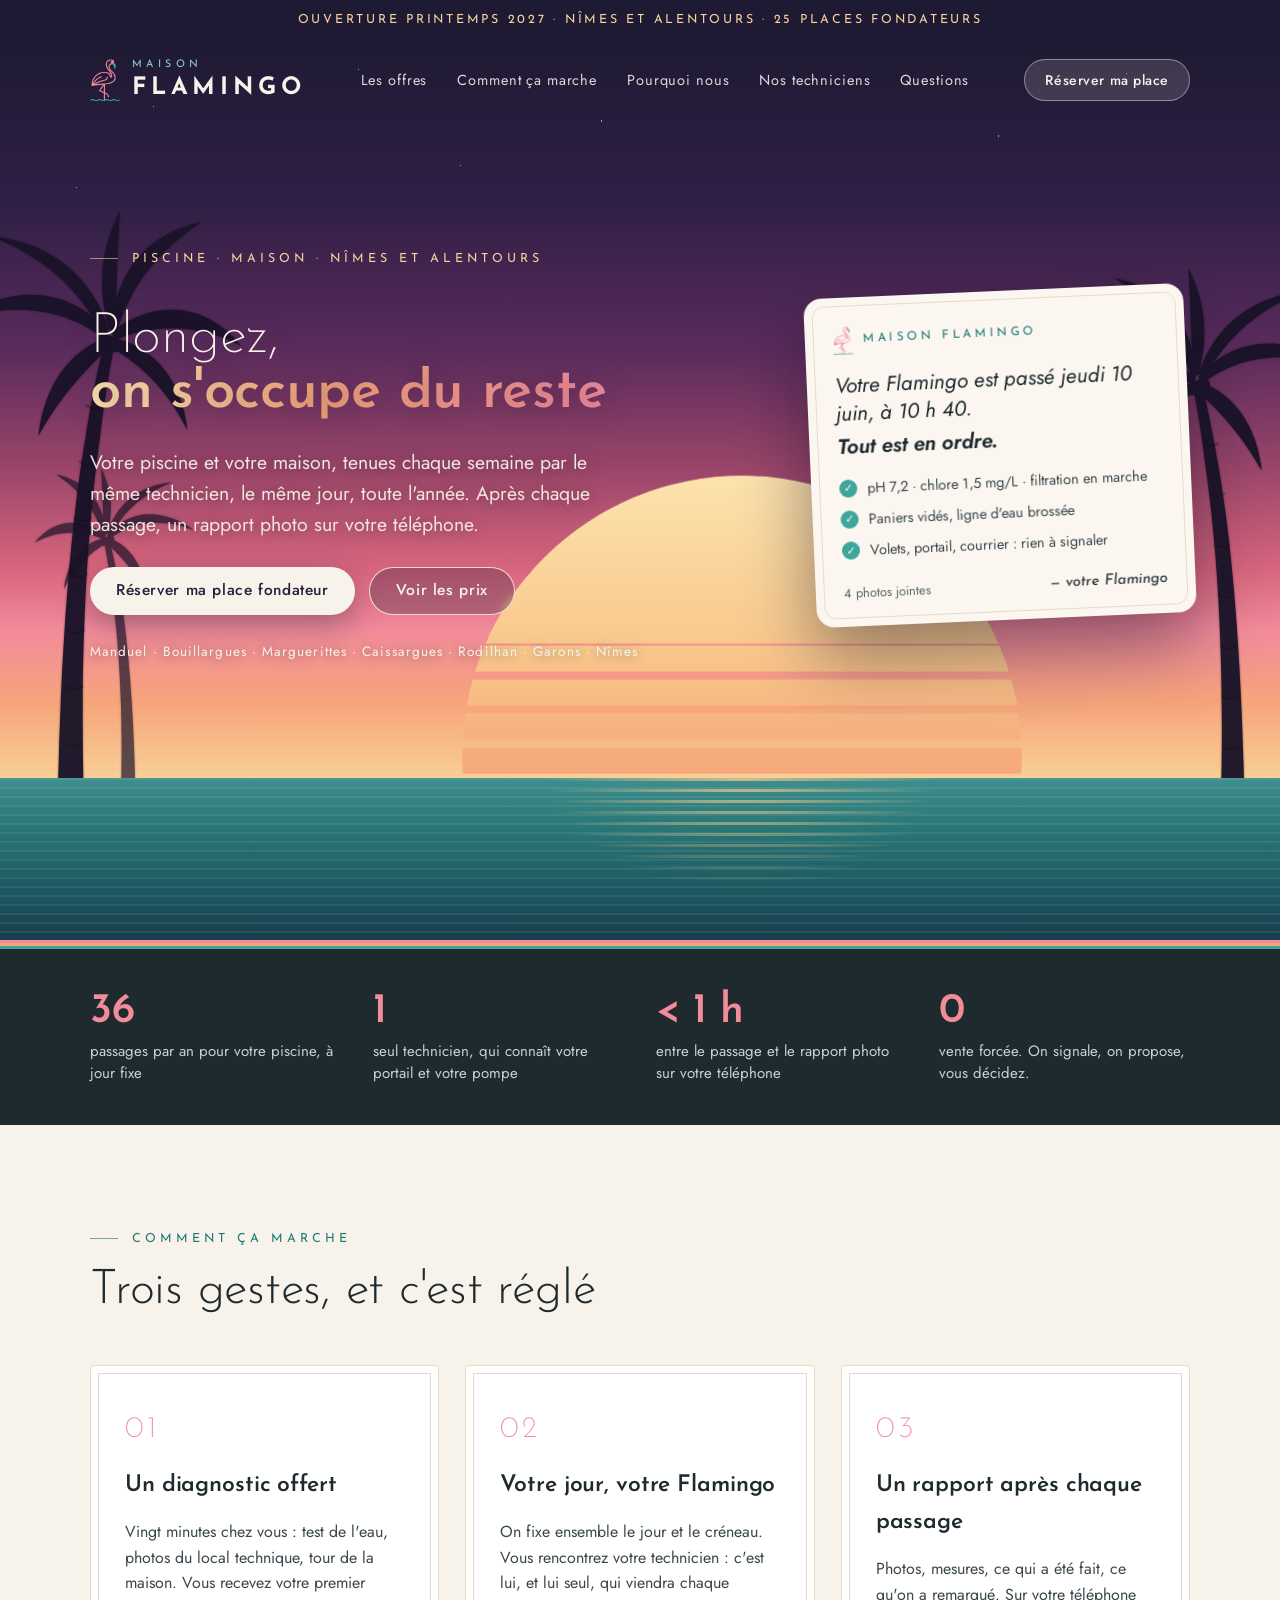
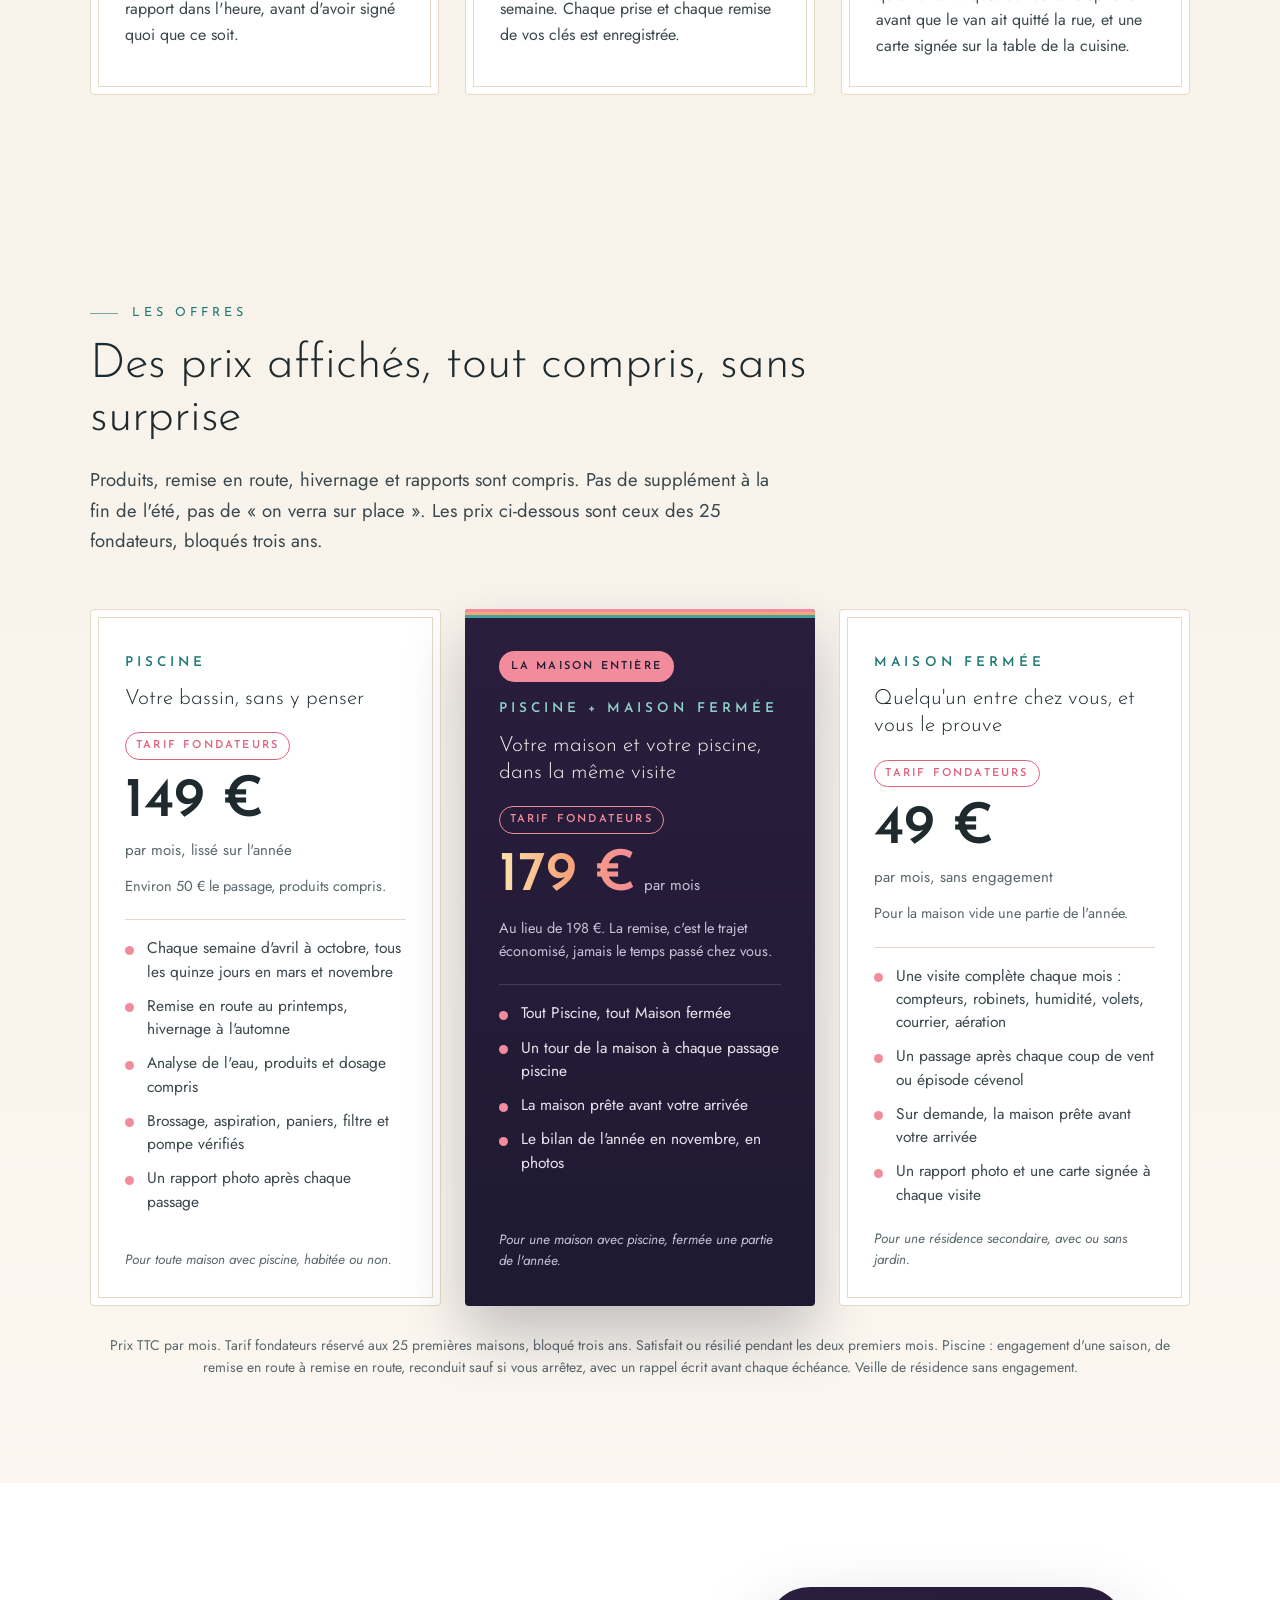
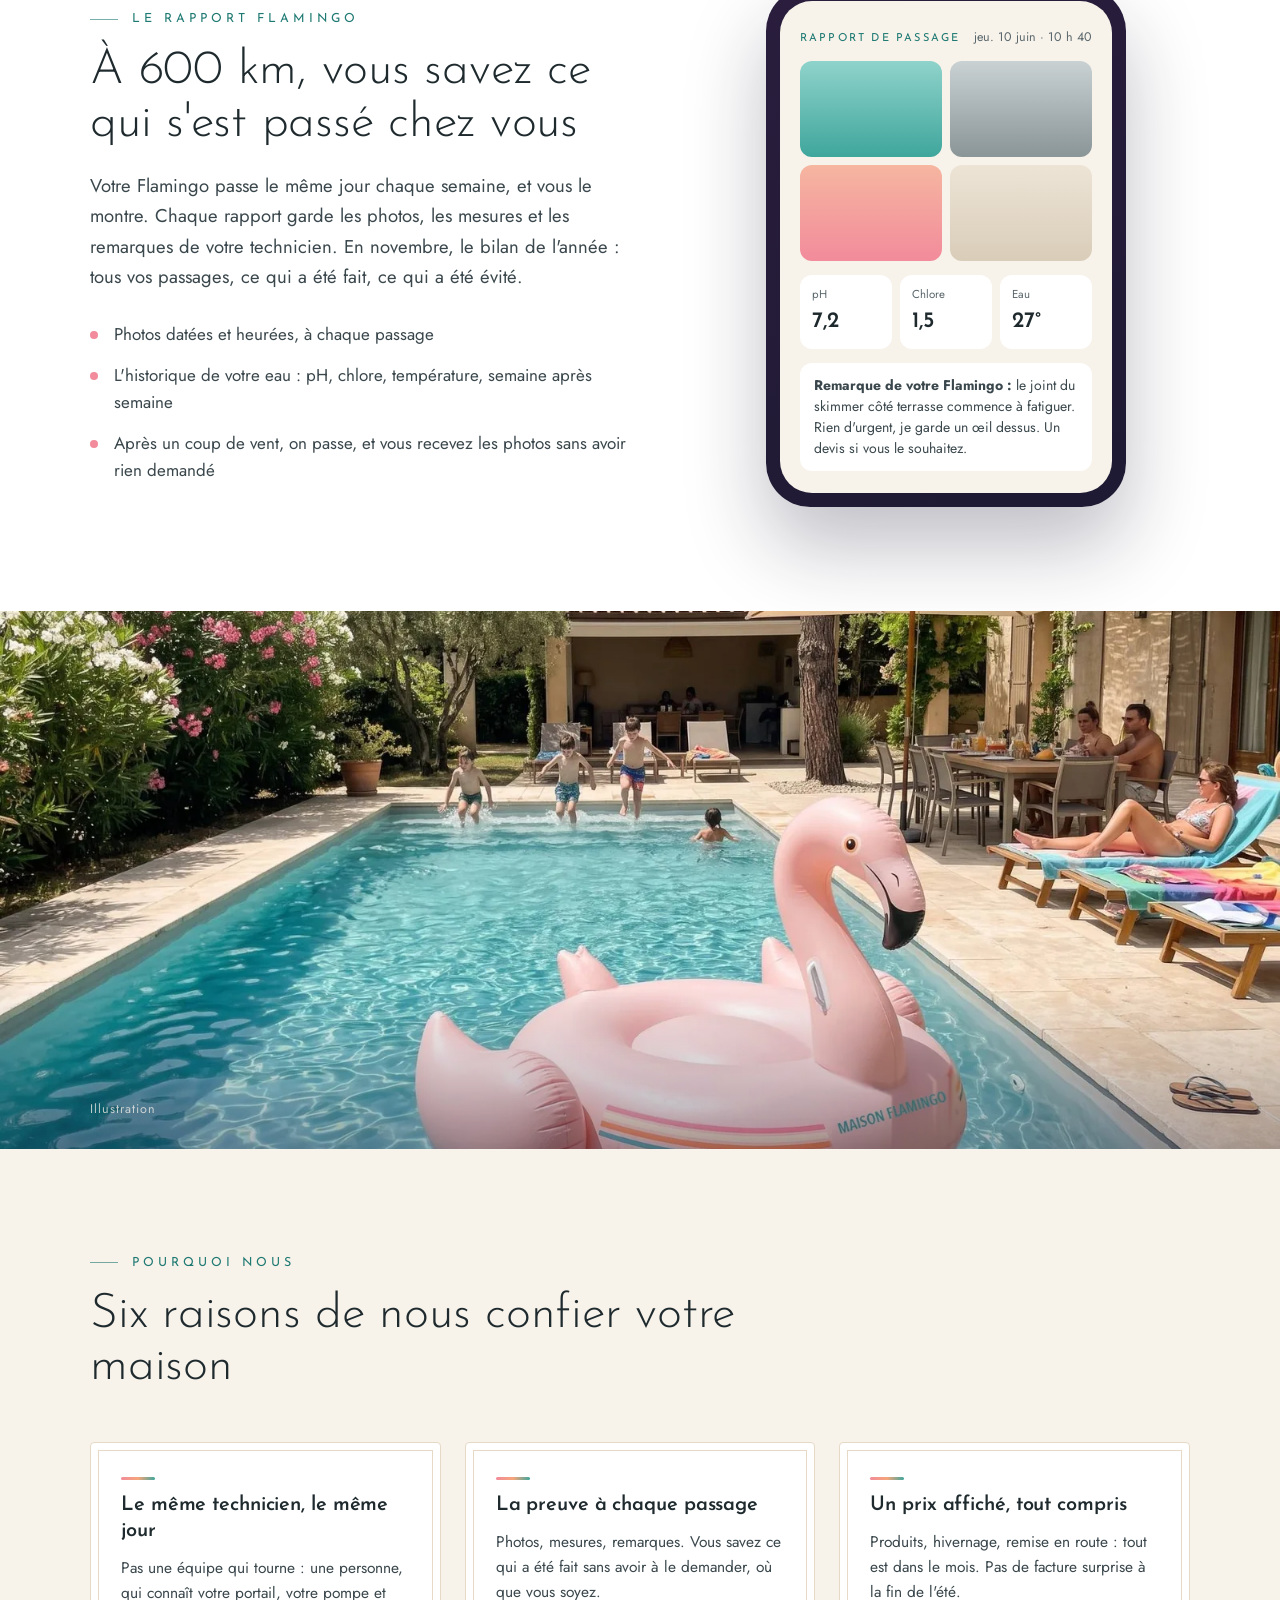
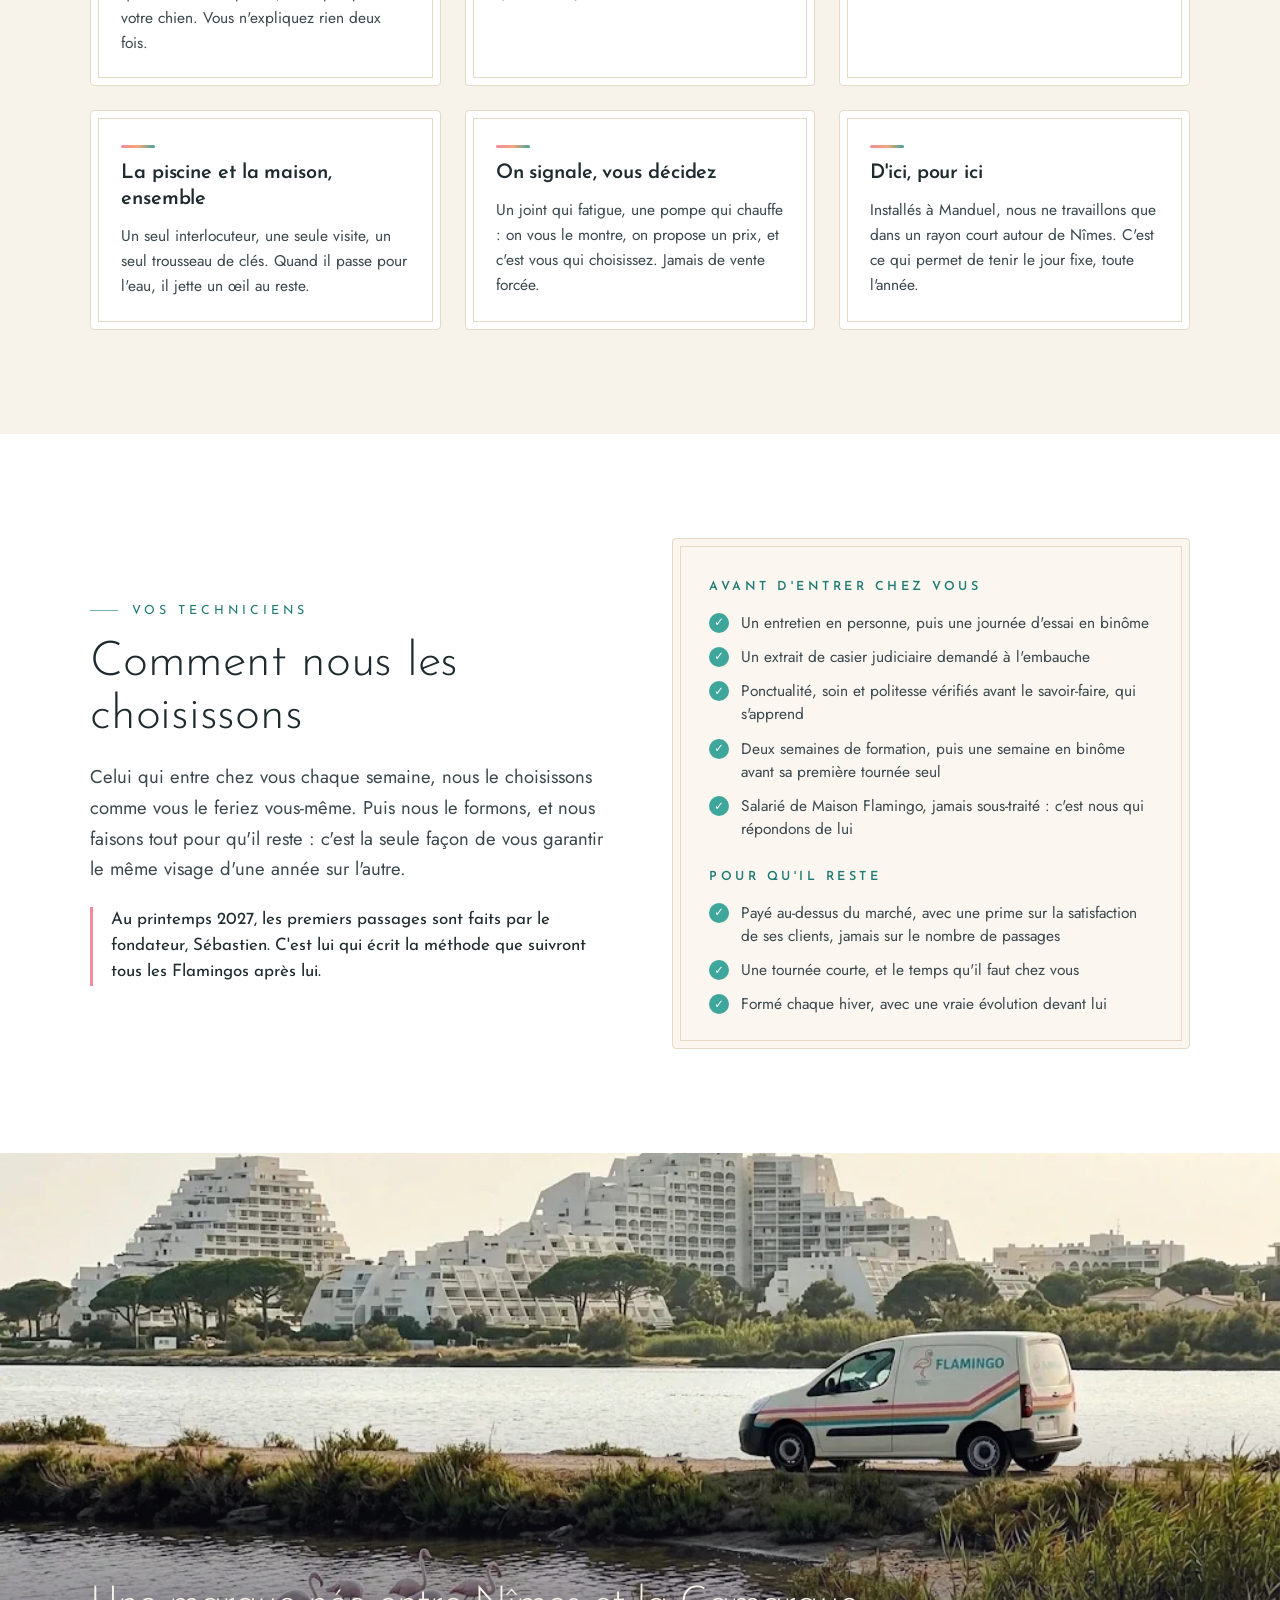
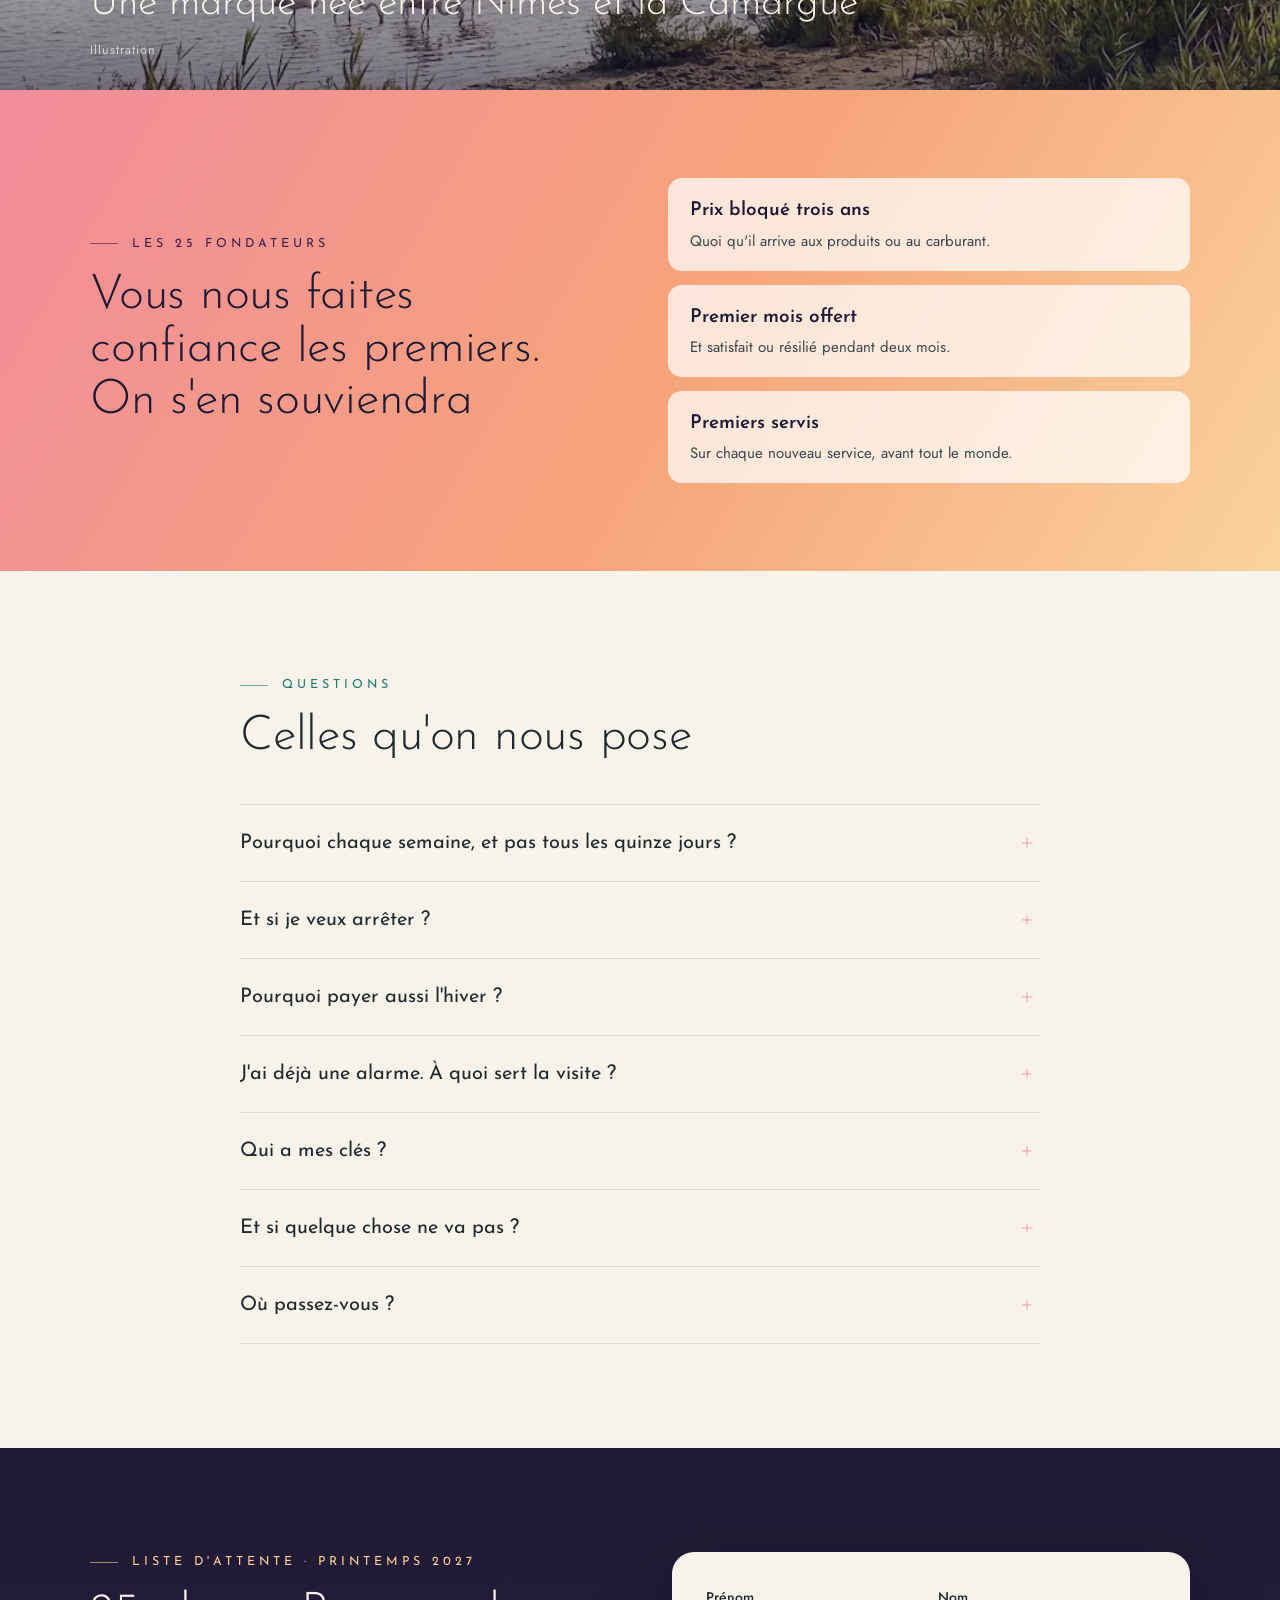
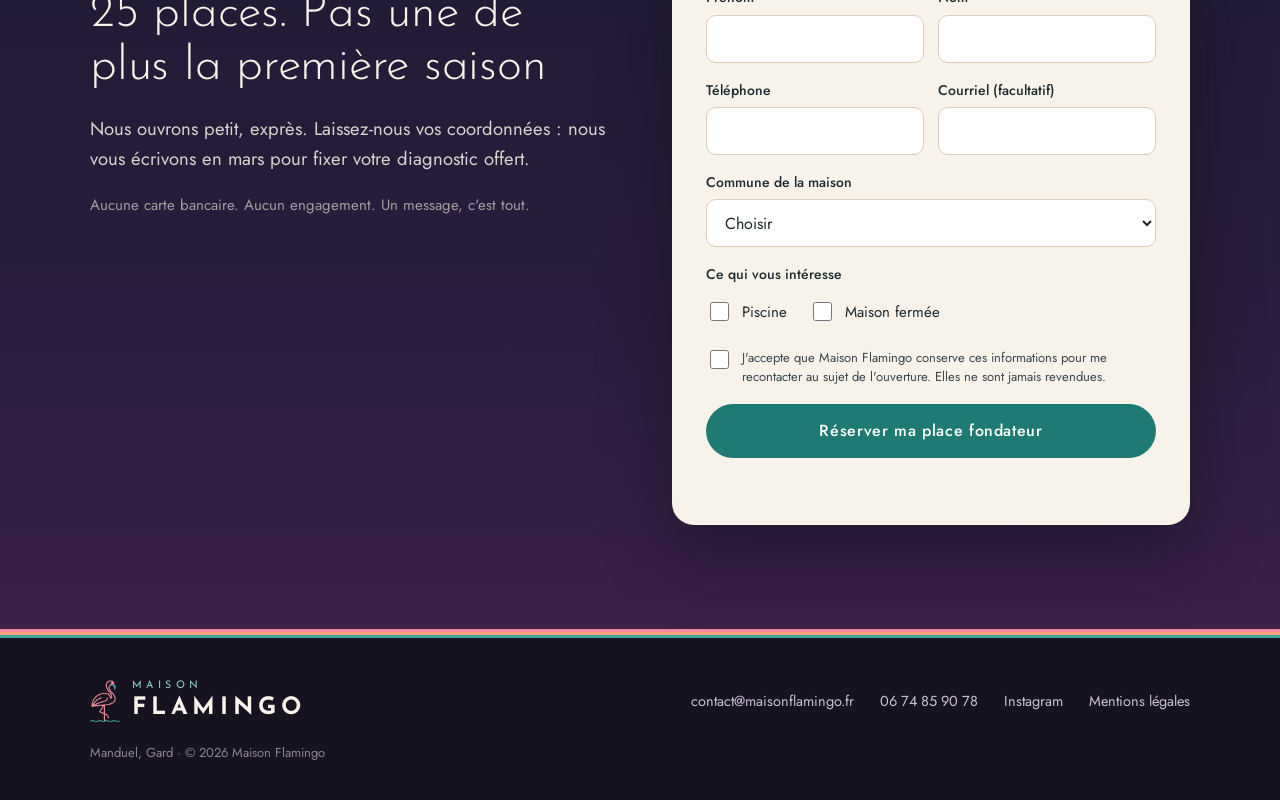
==== commit a56a02f8: "Flamant retrace sur le modele a plat : arriere arrondi, oeil a la base du bec, croissant a vagues Co" ====
--- a/index.html
+++ b/index.html
@@ -12,14 +12,14 @@
 <meta property="og:type" content="website">
 <meta property="og:url" content="https://maisonflamingo.fr/">
 <meta property="og:site_name" content="Maison Flamingo">
-<meta property="og:image" content="https://maisonflamingo.fr/partage.png?v=4">
+<meta property="og:image" content="https://maisonflamingo.fr/partage.png?v=5">
 <meta property="og:image:width" content="1200">
 <meta property="og:image:height" content="630">
 <meta property="og:image:alt" content="Maison Flamingo, coucher de soleil sur la piscine : Plongez, on s'occupe du reste">
 <meta name="twitter:card" content="summary_large_image">
 <link rel="canonical" href="https://maisonflamingo.fr/">
-<link rel="icon" href="favicon.png?v=3" type="image/png">
-<link rel="apple-touch-icon" href="favicon.png?v=3">
+<link rel="icon" href="favicon.png?v=4" type="image/png">
+<link rel="apple-touch-icon" href="favicon.png?v=4">
 <link rel="preconnect" href="https://fonts.googleapis.com">
 <link rel="preconnect" href="https://fonts.gstatic.com" crossorigin>
 <link href="https://fonts.googleapis.com/css2?family=Josefin+Sans:wght@200;300;400;600;700&family=Jost:ital,wght@0,300;0,400;0,500;0,600;1,400&display=swap" rel="stylesheet">
@@ -50,7 +50,7 @@
 <header class="nav" id="nav">
   <div class="wrap nav-inner">
     <a href="#haut" class="logo" aria-label="Maison Flamingo, retour en haut">
-      <img class="logo-flamant" src="flamant.png?v=3" alt="" width="30" height="45">
+      <img class="logo-flamant" src="flamant.png?v=4" alt="" width="30" height="45">
       <span class="logo-mots"><span class="logo-maison">Maison</span><span class="logo-flamingo">Flamingo</span></span>
     </a>
     <nav class="nav-liens" aria-label="Navigation principale">
@@ -91,7 +91,7 @@
 
       <figure class="carte-passage" aria-label="Exemple de carte laissée après un passage">
         <div class="carte-entete">
-          <img src="flamant.png?v=3" alt="" width="18" height="30">
+          <img src="flamant.png?v=4" alt="" width="21" height="30">
           <span>Maison Flamingo</span>
         </div>
         <p class="carte-ligne">Votre Flamingo est passé jeudi 10 juin, à 10 h 40.</p>
@@ -407,7 +407,7 @@
   <div class="bande-sunset" aria-hidden="true"></div>
   <div class="wrap pied-grille">
     <div class="logo logo-pied">
-      <img class="logo-flamant" src="flamant.png?v=3" alt="" width="30" height="45">
+      <img class="logo-flamant" src="flamant.png?v=4" alt="" width="30" height="45">
       <span class="logo-mots"><span class="logo-maison">Maison</span><span class="logo-flamingo">Flamingo</span></span>
     </div>
     <div class="pied-liens">
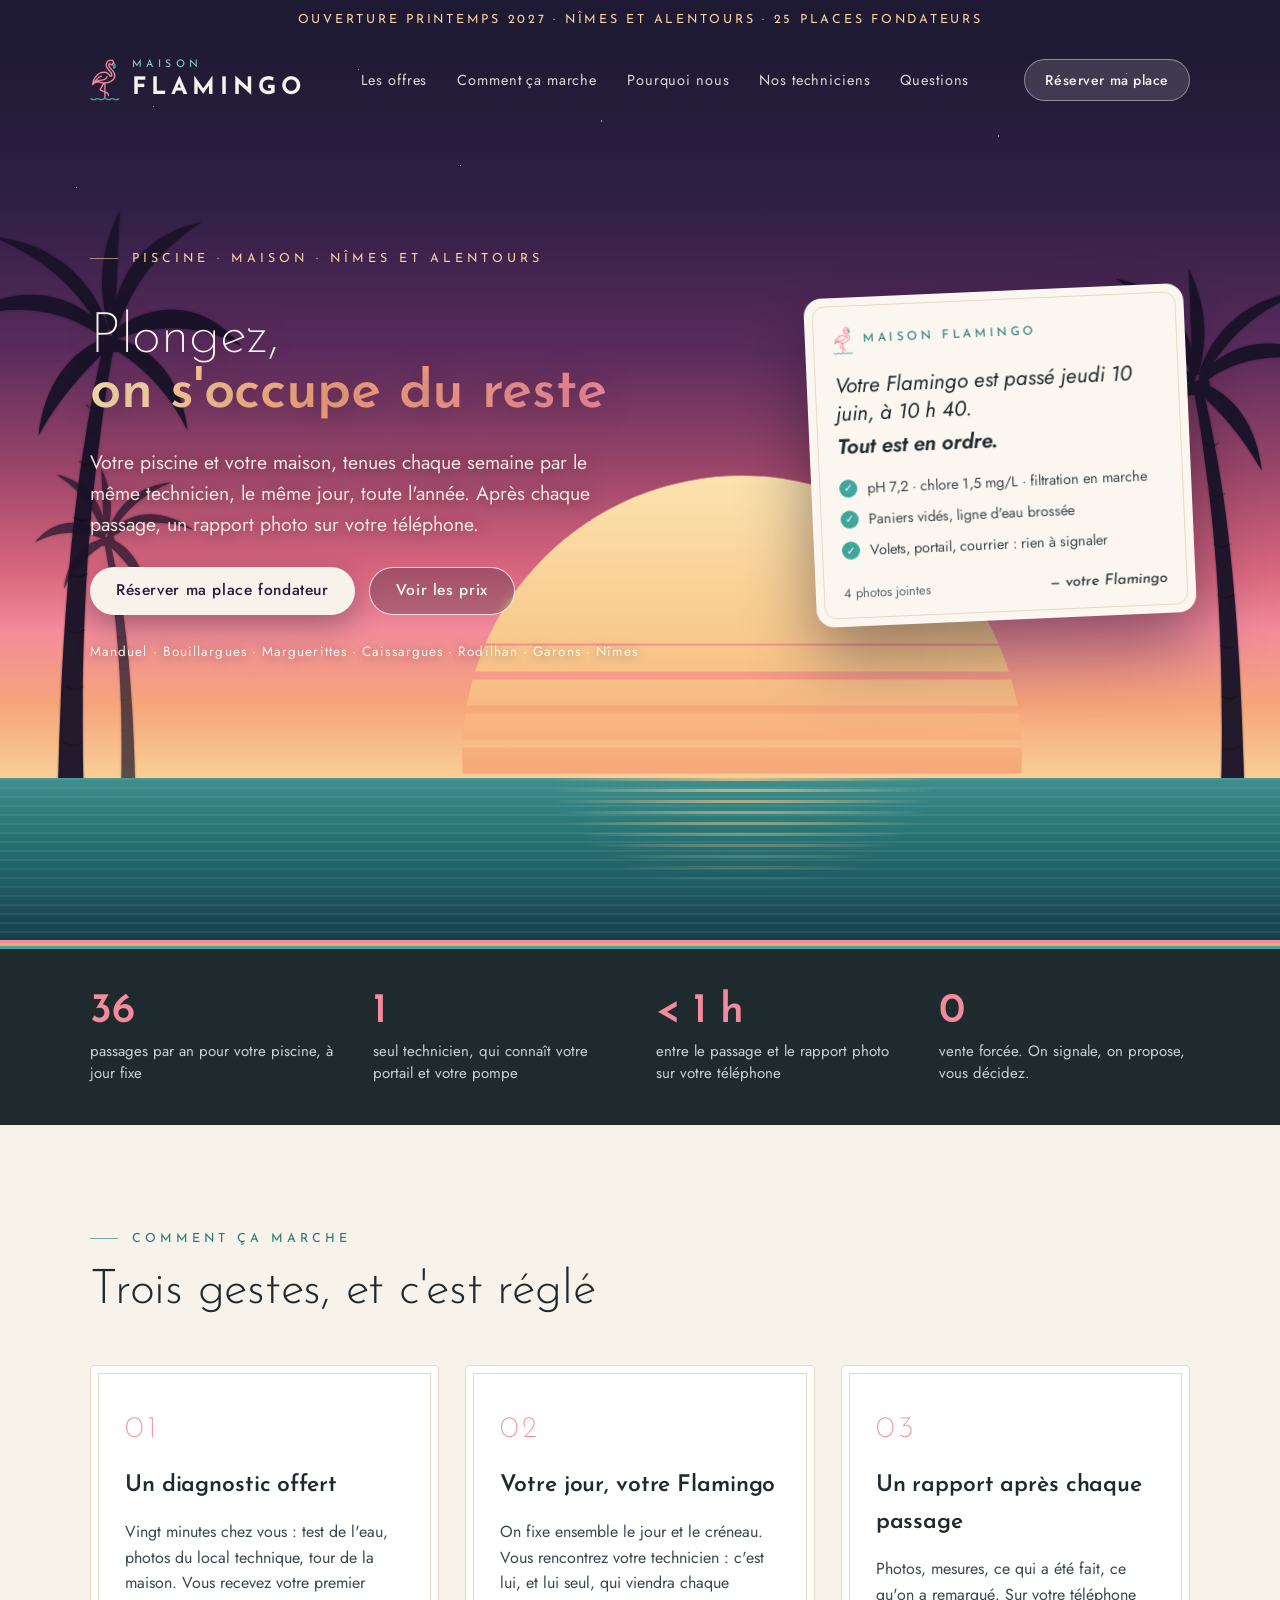
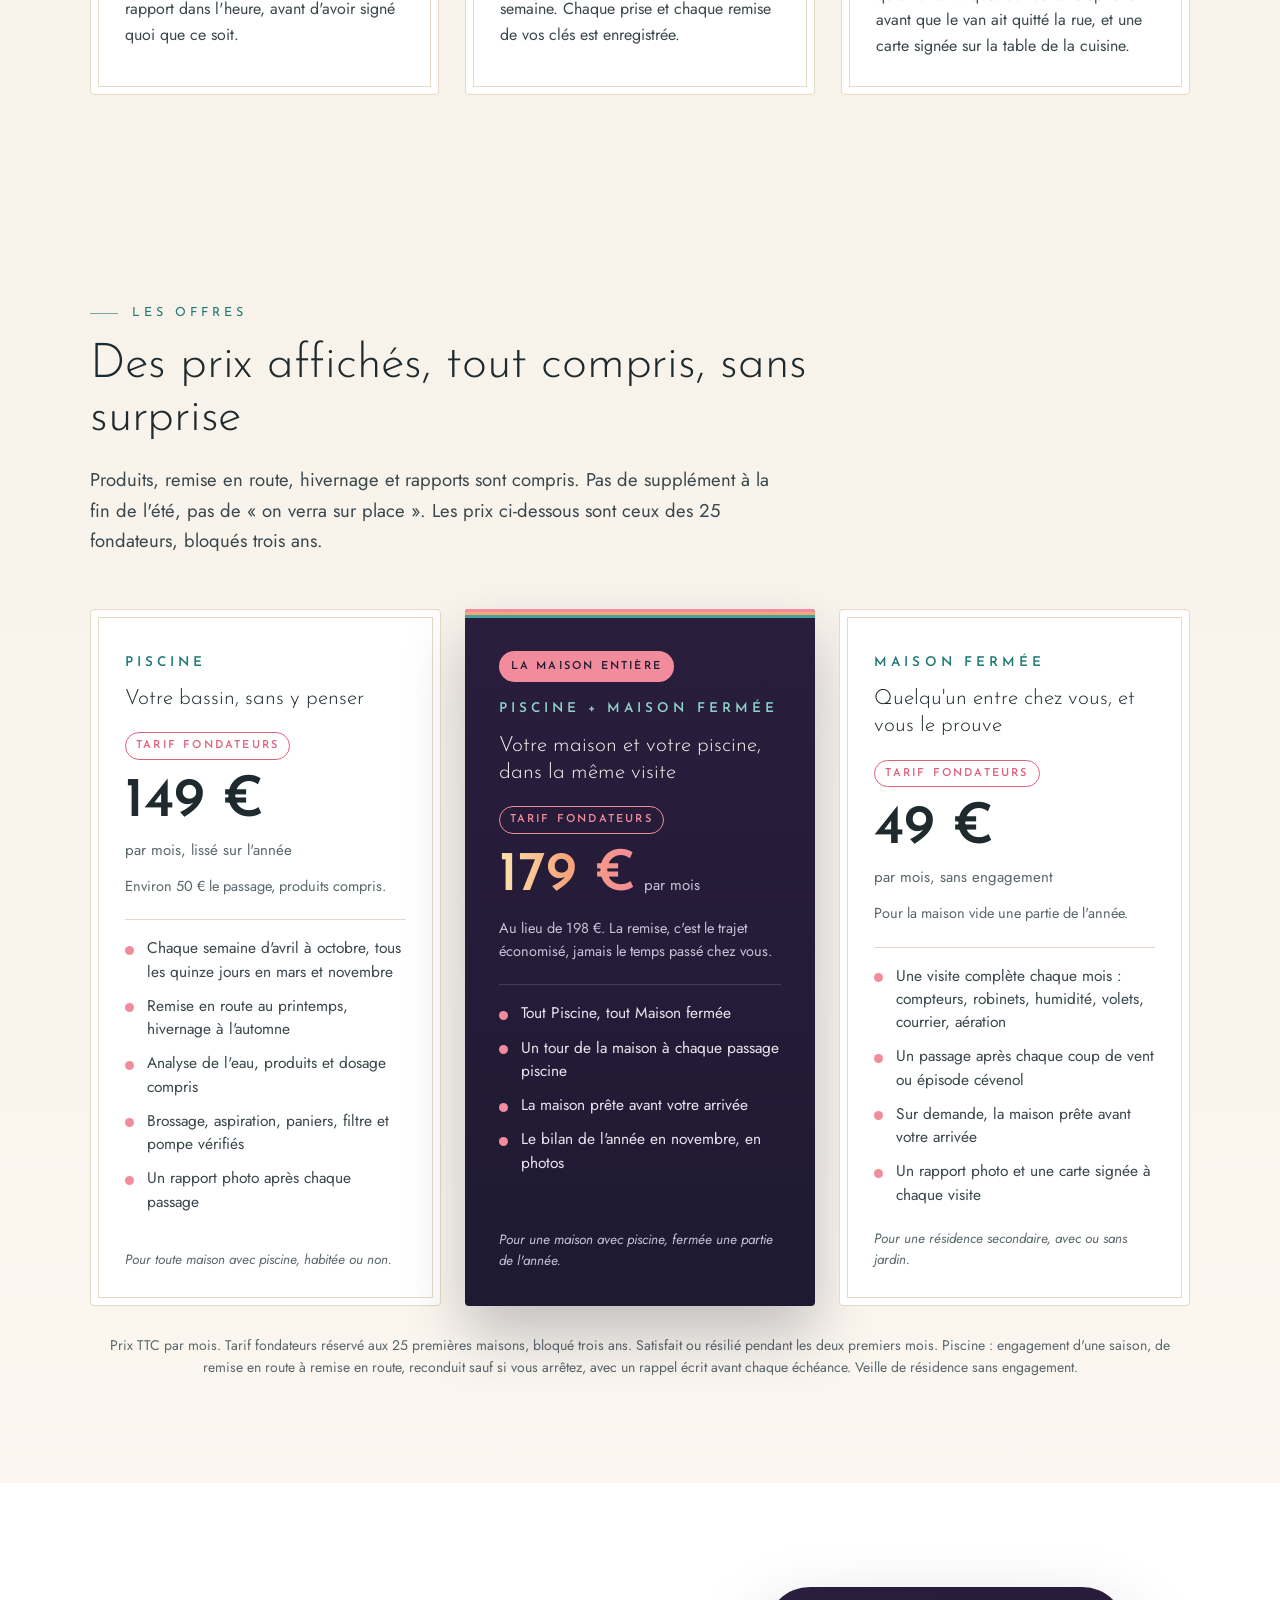
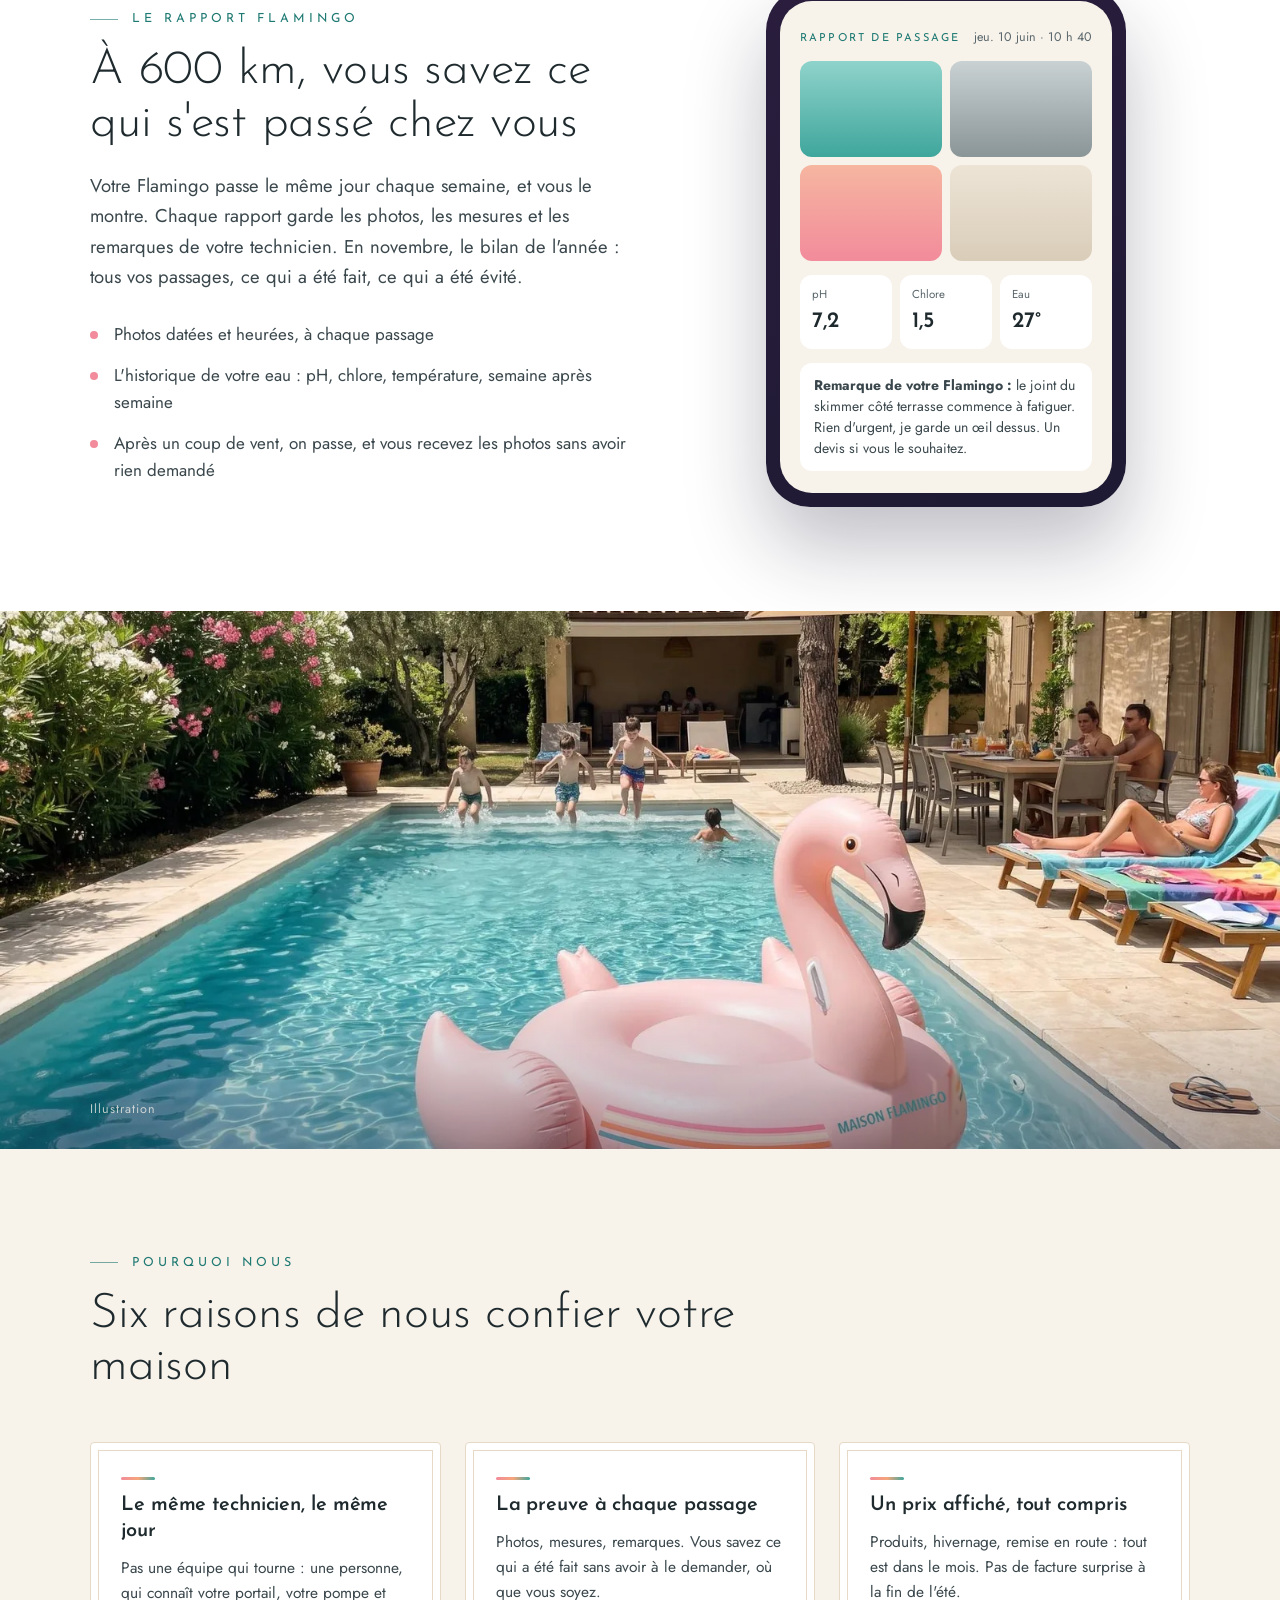
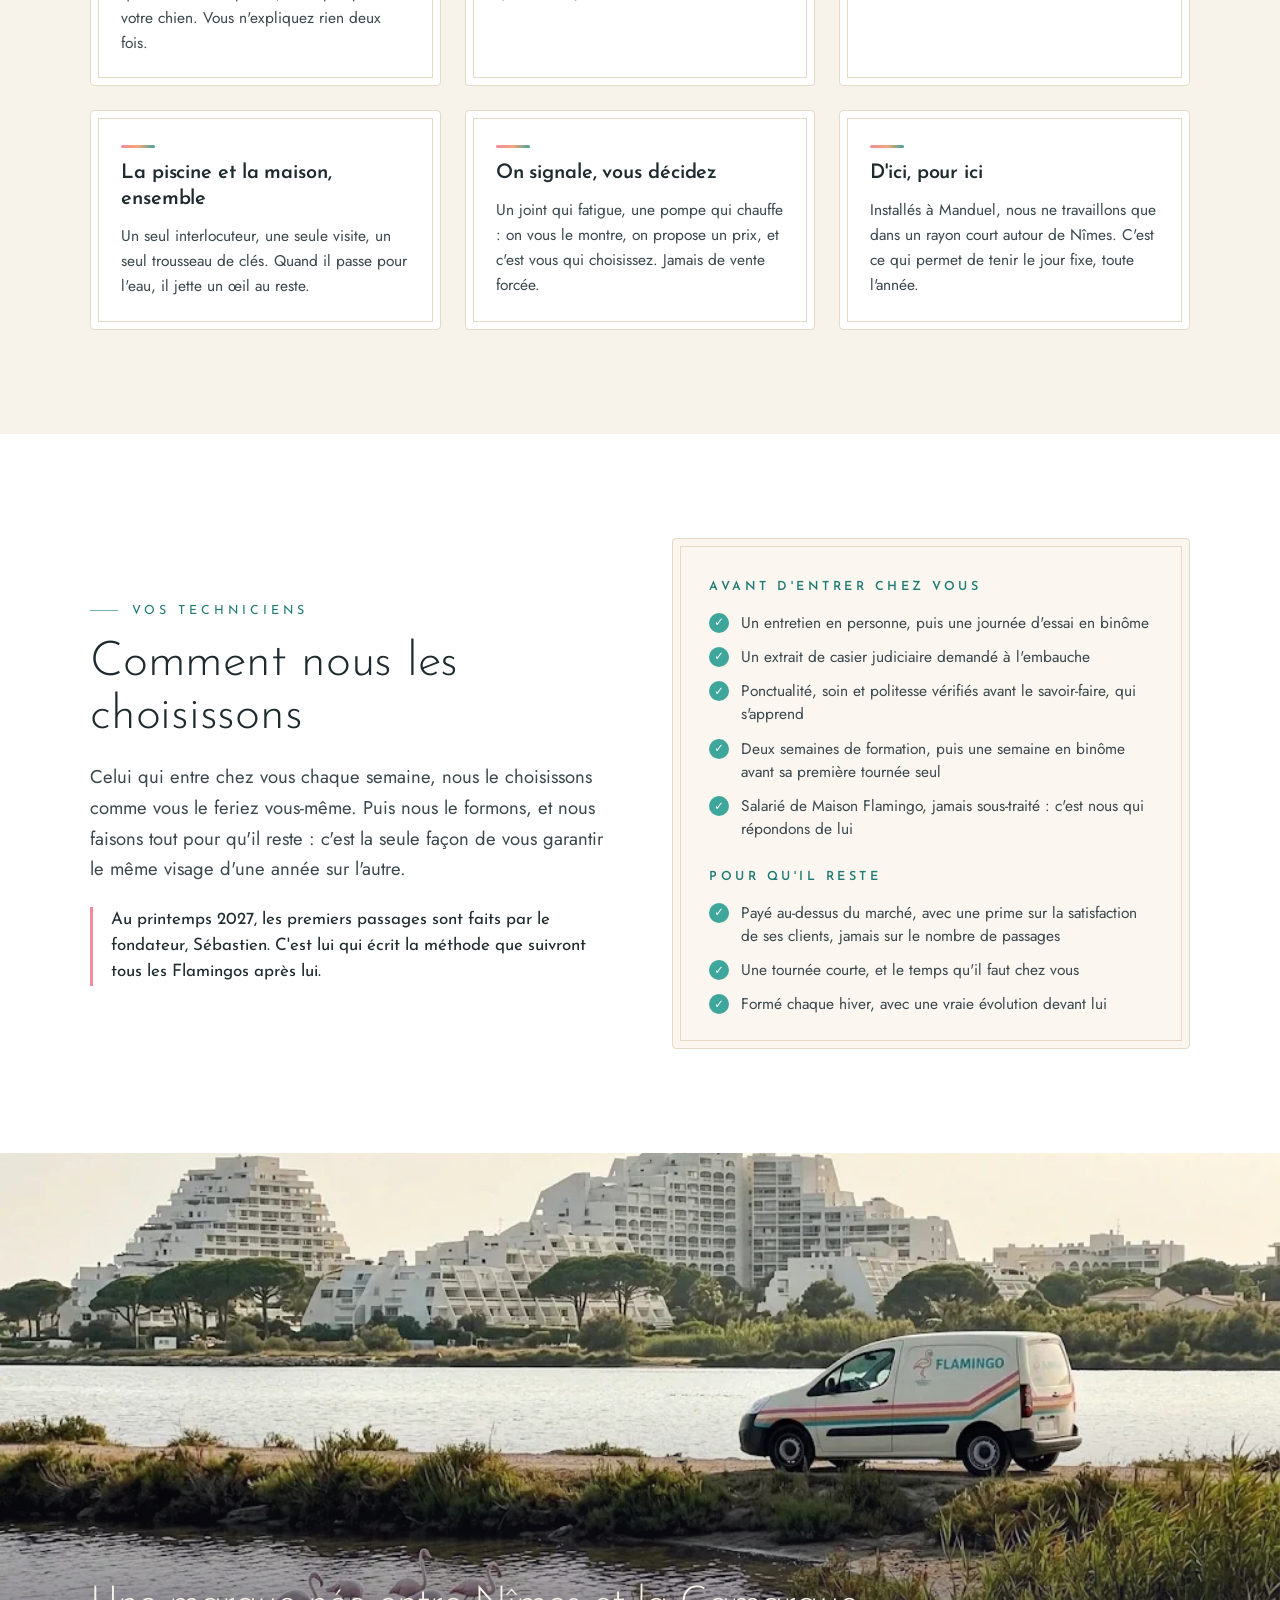
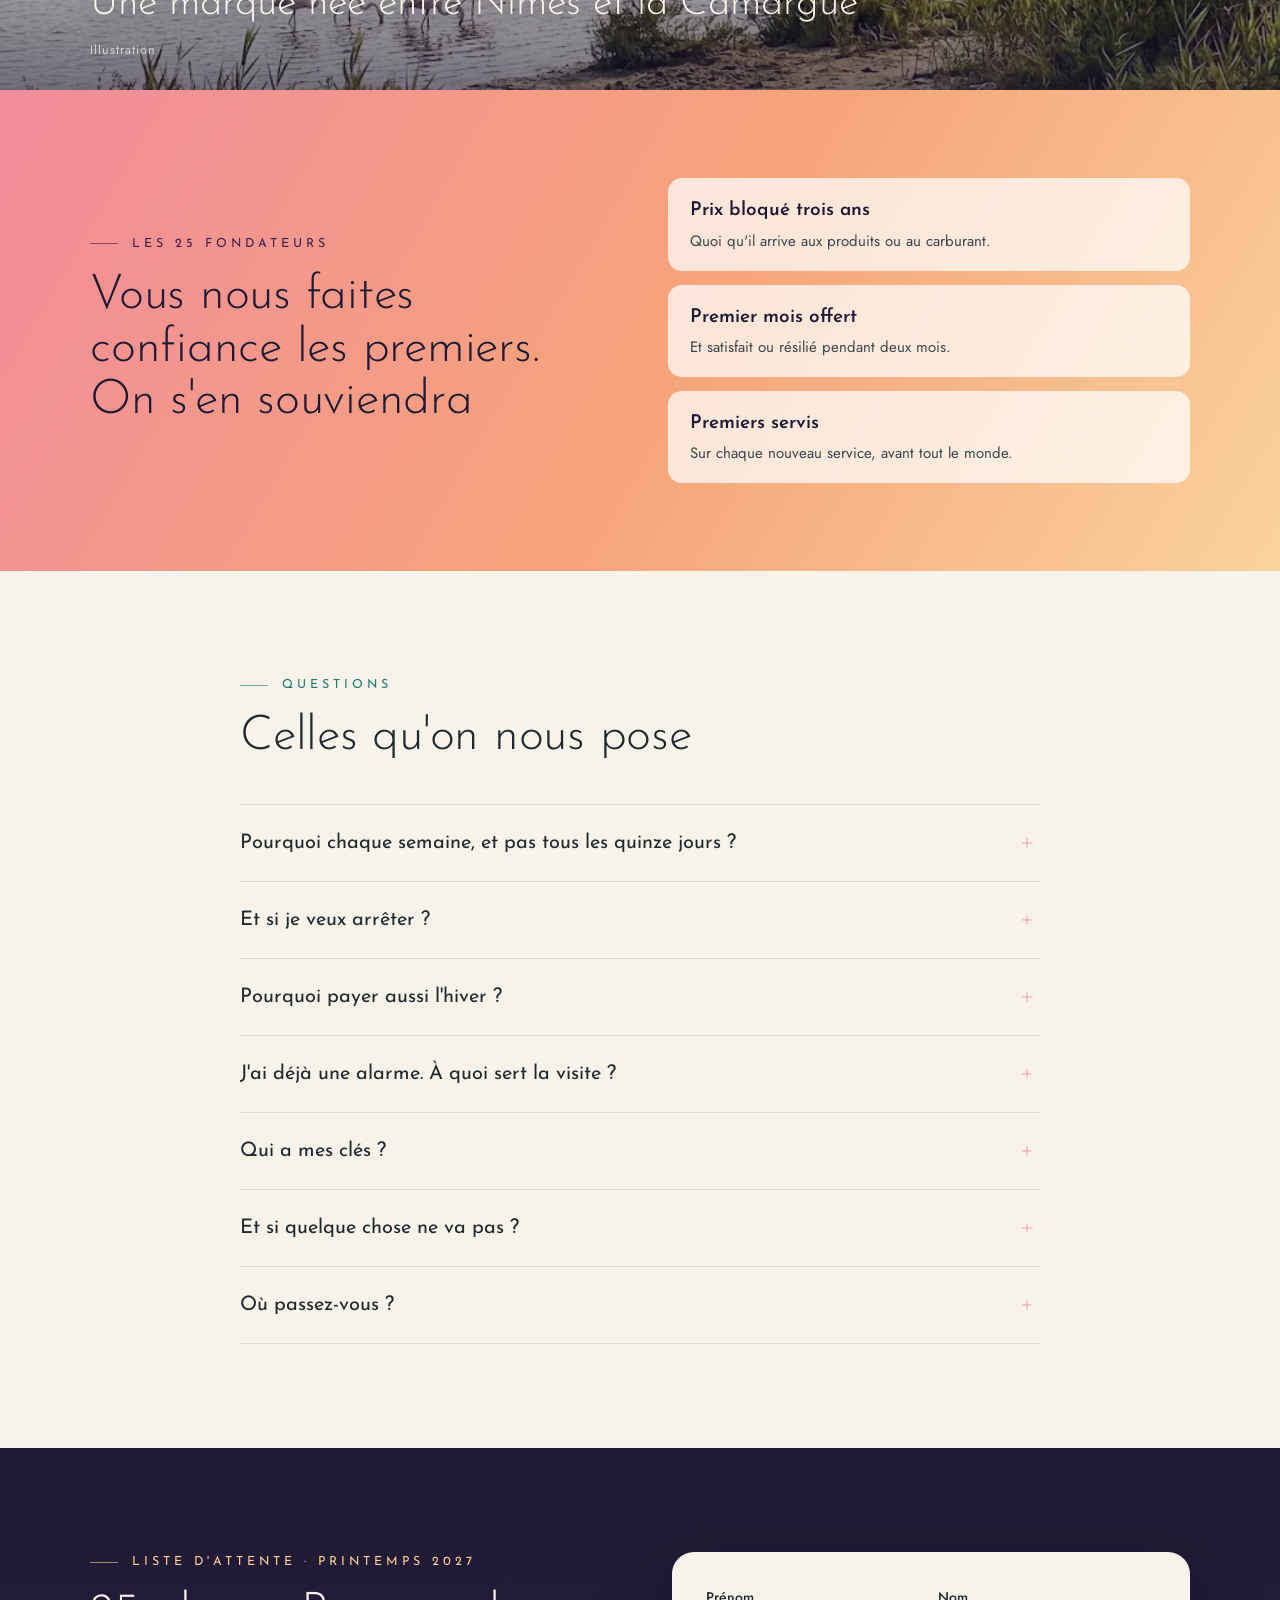
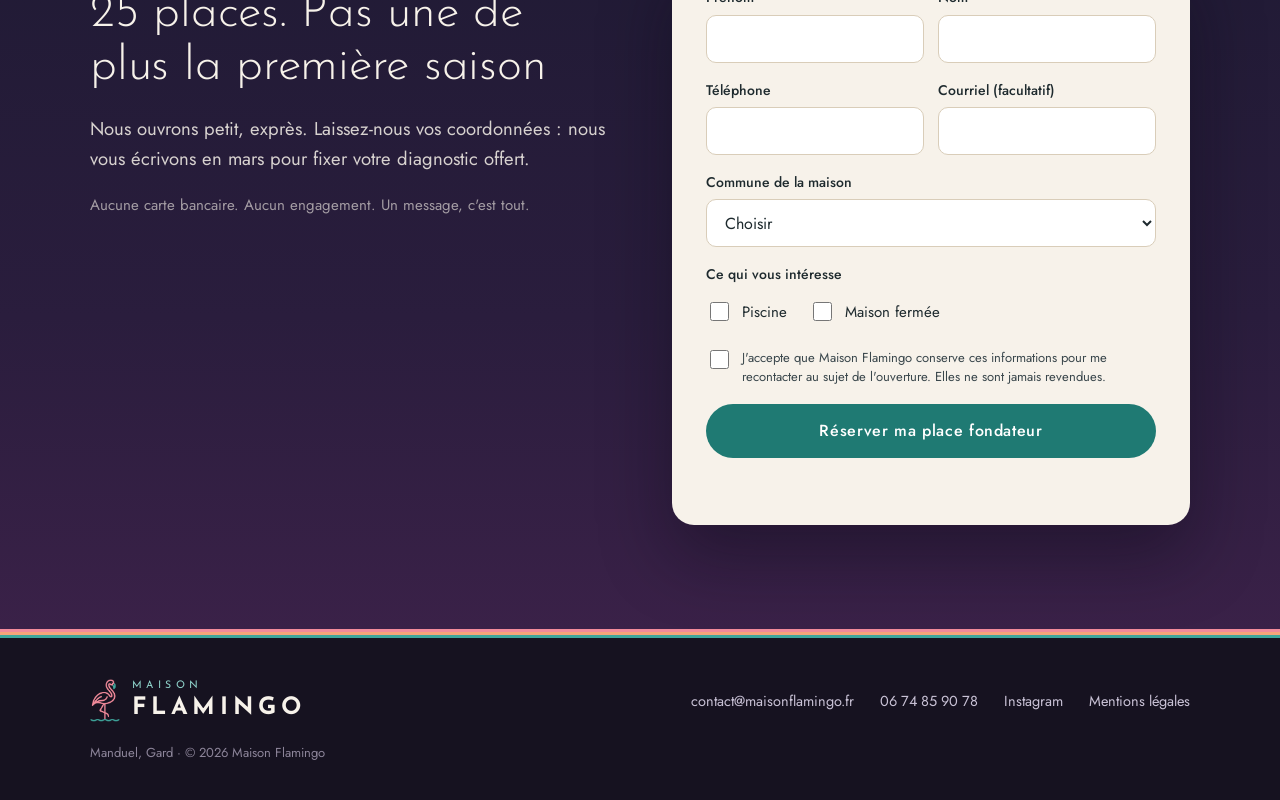
==== commit 3ed8df07: "Flamant detoure sur le modele : cou, tete et bec identiques au dessin fourni Co-Authored-By: Claude " ====
--- a/index.html
+++ b/index.html
@@ -12,14 +12,14 @@
 <meta property="og:type" content="website">
 <meta property="og:url" content="https://maisonflamingo.fr/">
 <meta property="og:site_name" content="Maison Flamingo">
-<meta property="og:image" content="https://maisonflamingo.fr/partage.png?v=5">
+<meta property="og:image" content="https://maisonflamingo.fr/partage.png?v=6">
 <meta property="og:image:width" content="1200">
 <meta property="og:image:height" content="630">
 <meta property="og:image:alt" content="Maison Flamingo, coucher de soleil sur la piscine : Plongez, on s'occupe du reste">
 <meta name="twitter:card" content="summary_large_image">
 <link rel="canonical" href="https://maisonflamingo.fr/">
-<link rel="icon" href="favicon.png?v=4" type="image/png">
-<link rel="apple-touch-icon" href="favicon.png?v=4">
+<link rel="icon" href="favicon.png?v=5" type="image/png">
+<link rel="apple-touch-icon" href="favicon.png?v=5">
 <link rel="preconnect" href="https://fonts.googleapis.com">
 <link rel="preconnect" href="https://fonts.gstatic.com" crossorigin>
 <link href="https://fonts.googleapis.com/css2?family=Josefin+Sans:wght@200;300;400;600;700&family=Jost:ital,wght@0,300;0,400;0,500;0,600;1,400&display=swap" rel="stylesheet">
@@ -50,7 +50,7 @@
 <header class="nav" id="nav">
   <div class="wrap nav-inner">
     <a href="#haut" class="logo" aria-label="Maison Flamingo, retour en haut">
-      <img class="logo-flamant" src="flamant.png?v=4" alt="" width="30" height="45">
+      <img class="logo-flamant" src="flamant.png?v=5" alt="" width="30" height="45">
       <span class="logo-mots"><span class="logo-maison">Maison</span><span class="logo-flamingo">Flamingo</span></span>
     </a>
     <nav class="nav-liens" aria-label="Navigation principale">
@@ -91,7 +91,7 @@
 
       <figure class="carte-passage" aria-label="Exemple de carte laissée après un passage">
         <div class="carte-entete">
-          <img src="flamant.png?v=4" alt="" width="21" height="30">
+          <img src="flamant.png?v=5" alt="" width="21" height="30">
           <span>Maison Flamingo</span>
         </div>
         <p class="carte-ligne">Votre Flamingo est passé jeudi 10 juin, à 10 h 40.</p>
@@ -407,7 +407,7 @@
   <div class="bande-sunset" aria-hidden="true"></div>
   <div class="wrap pied-grille">
     <div class="logo logo-pied">
-      <img class="logo-flamant" src="flamant.png?v=4" alt="" width="30" height="45">
+      <img class="logo-flamant" src="flamant.png?v=5" alt="" width="30" height="45">
       <span class="logo-mots"><span class="logo-maison">Maison</span><span class="logo-flamingo">Flamingo</span></span>
     </div>
     <div class="pied-liens">
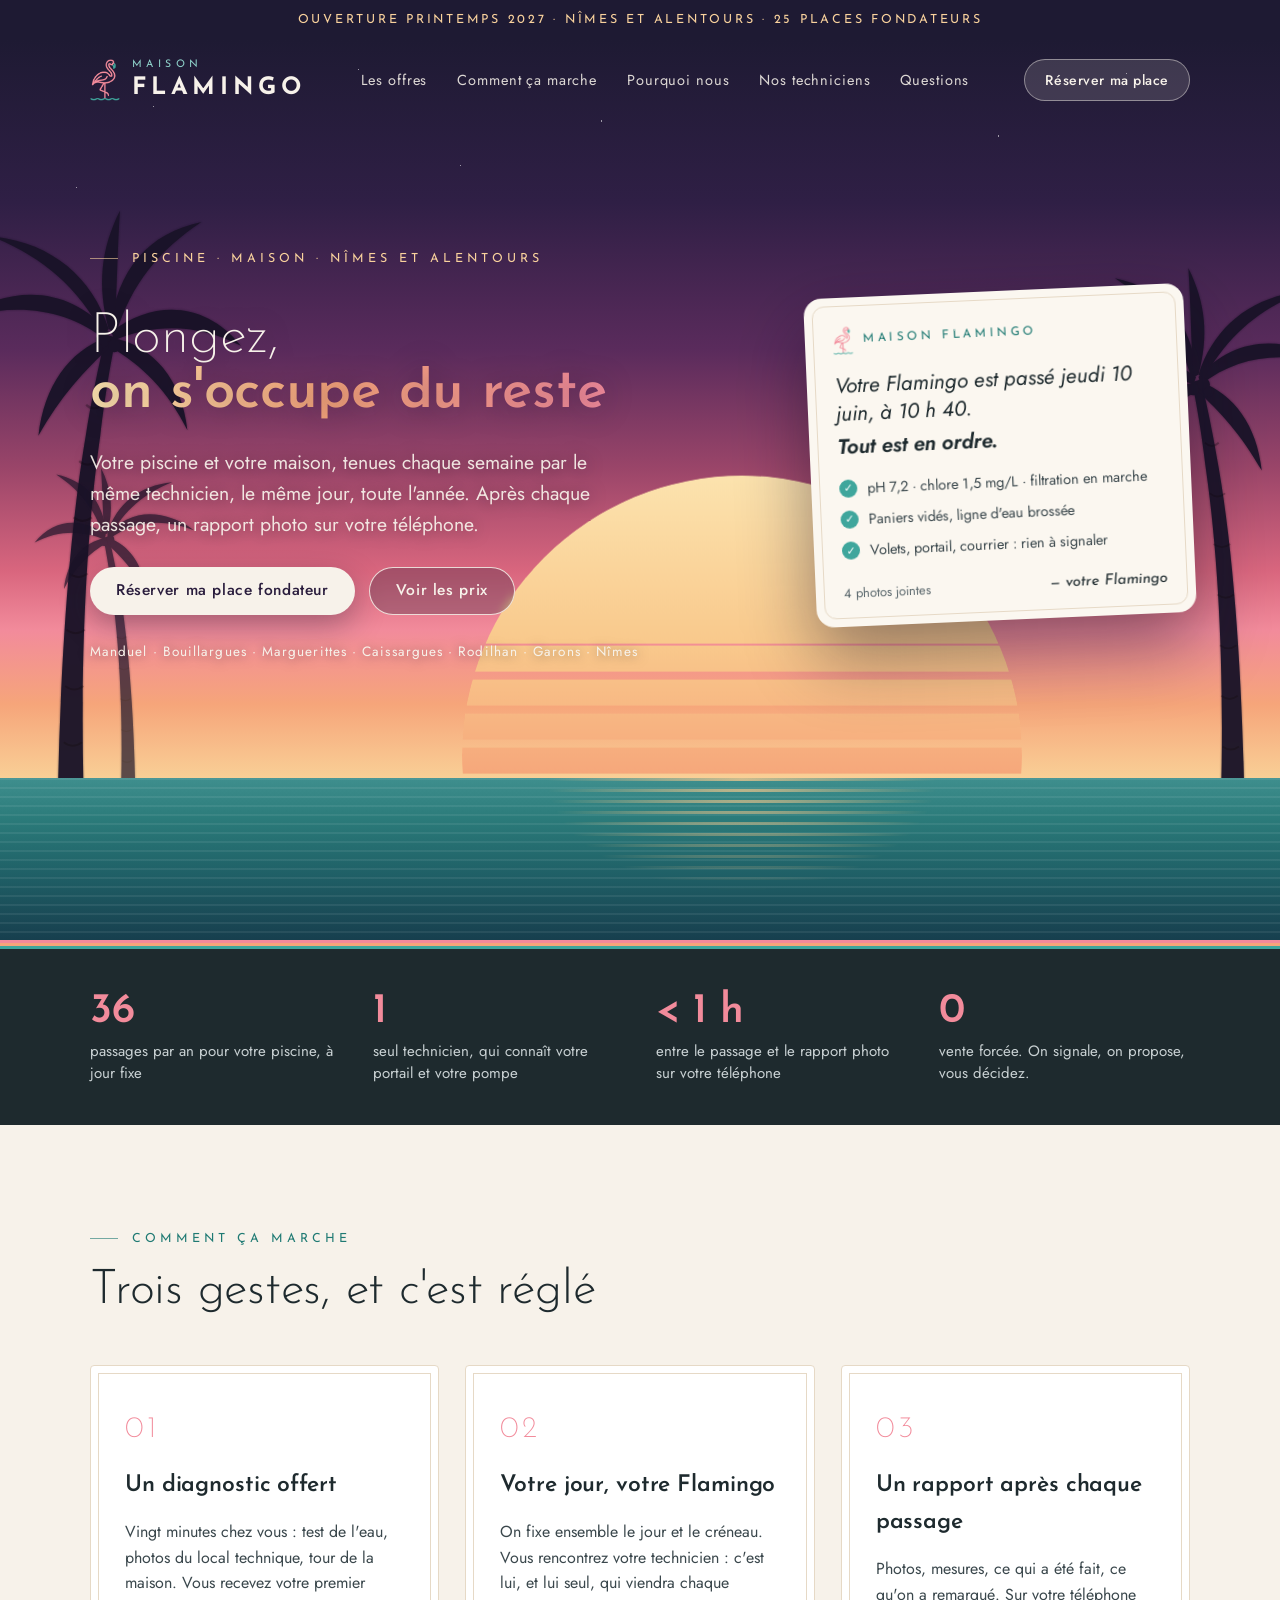
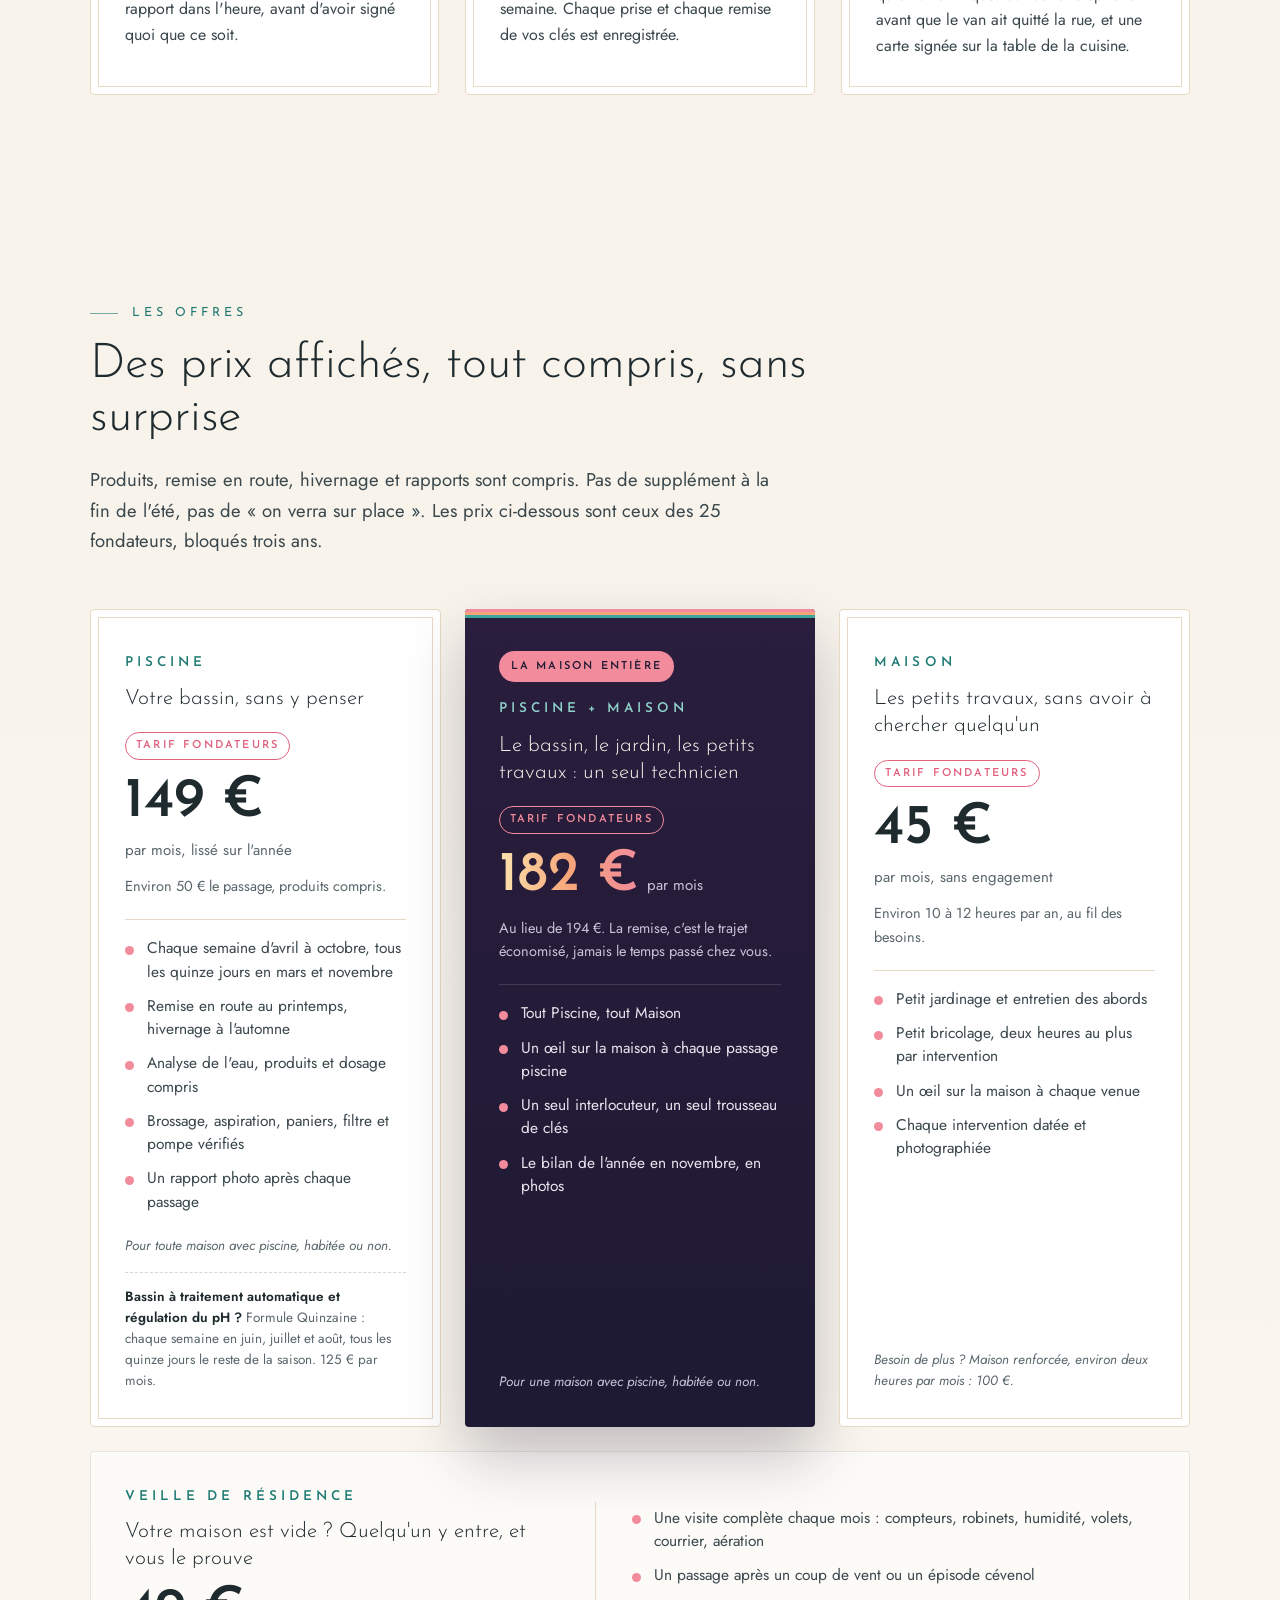
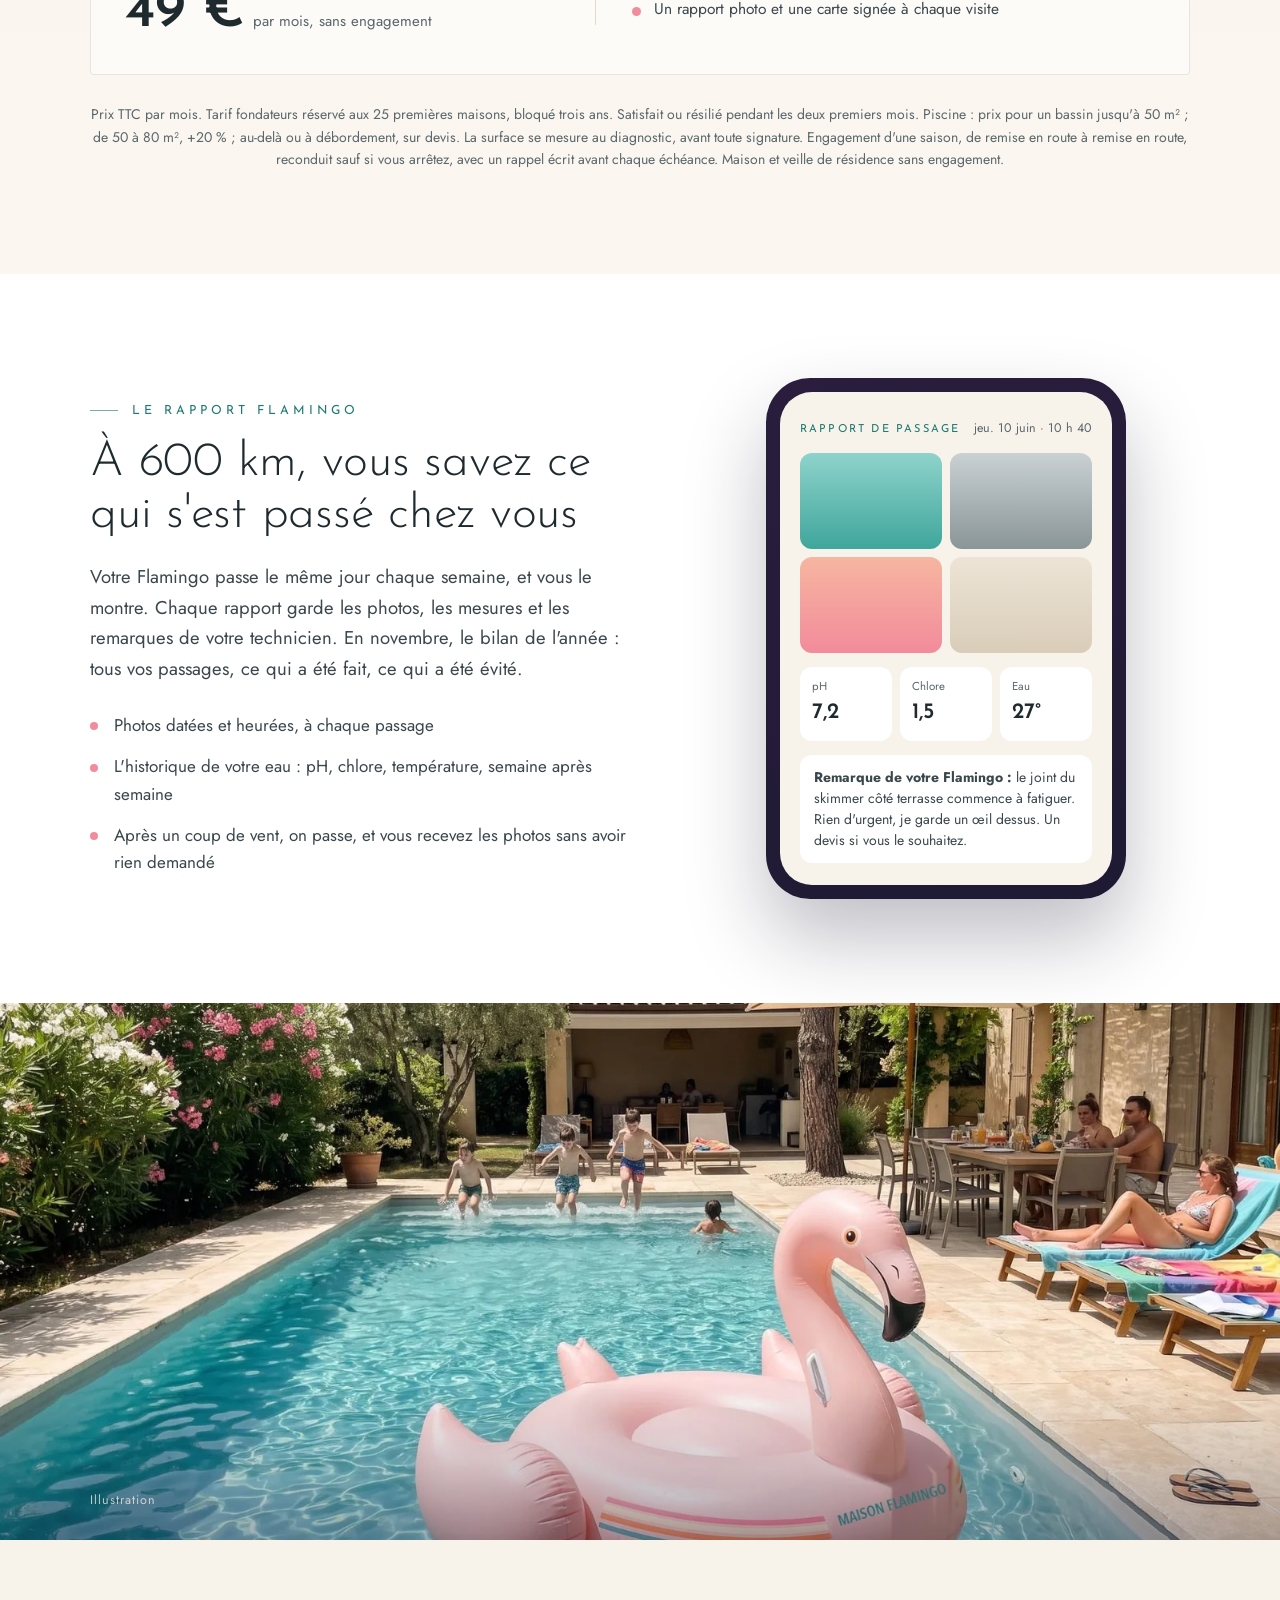
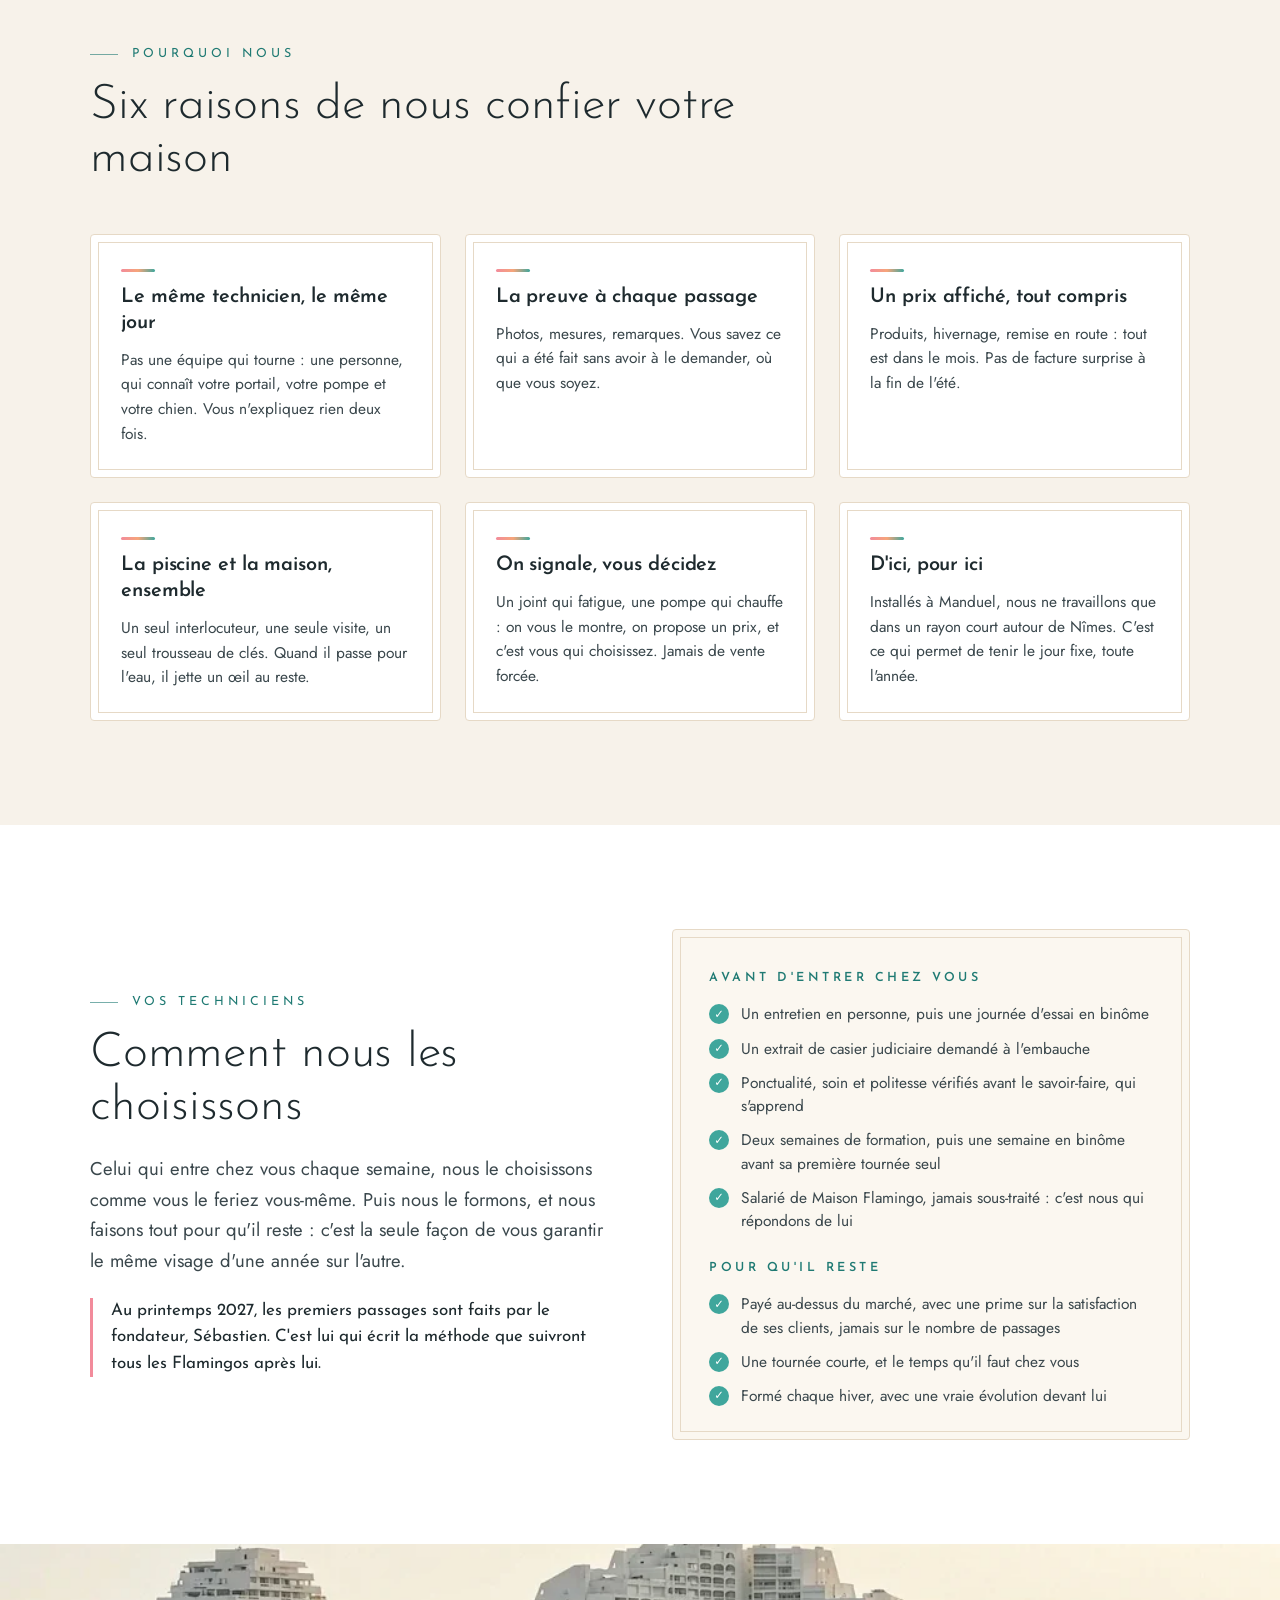
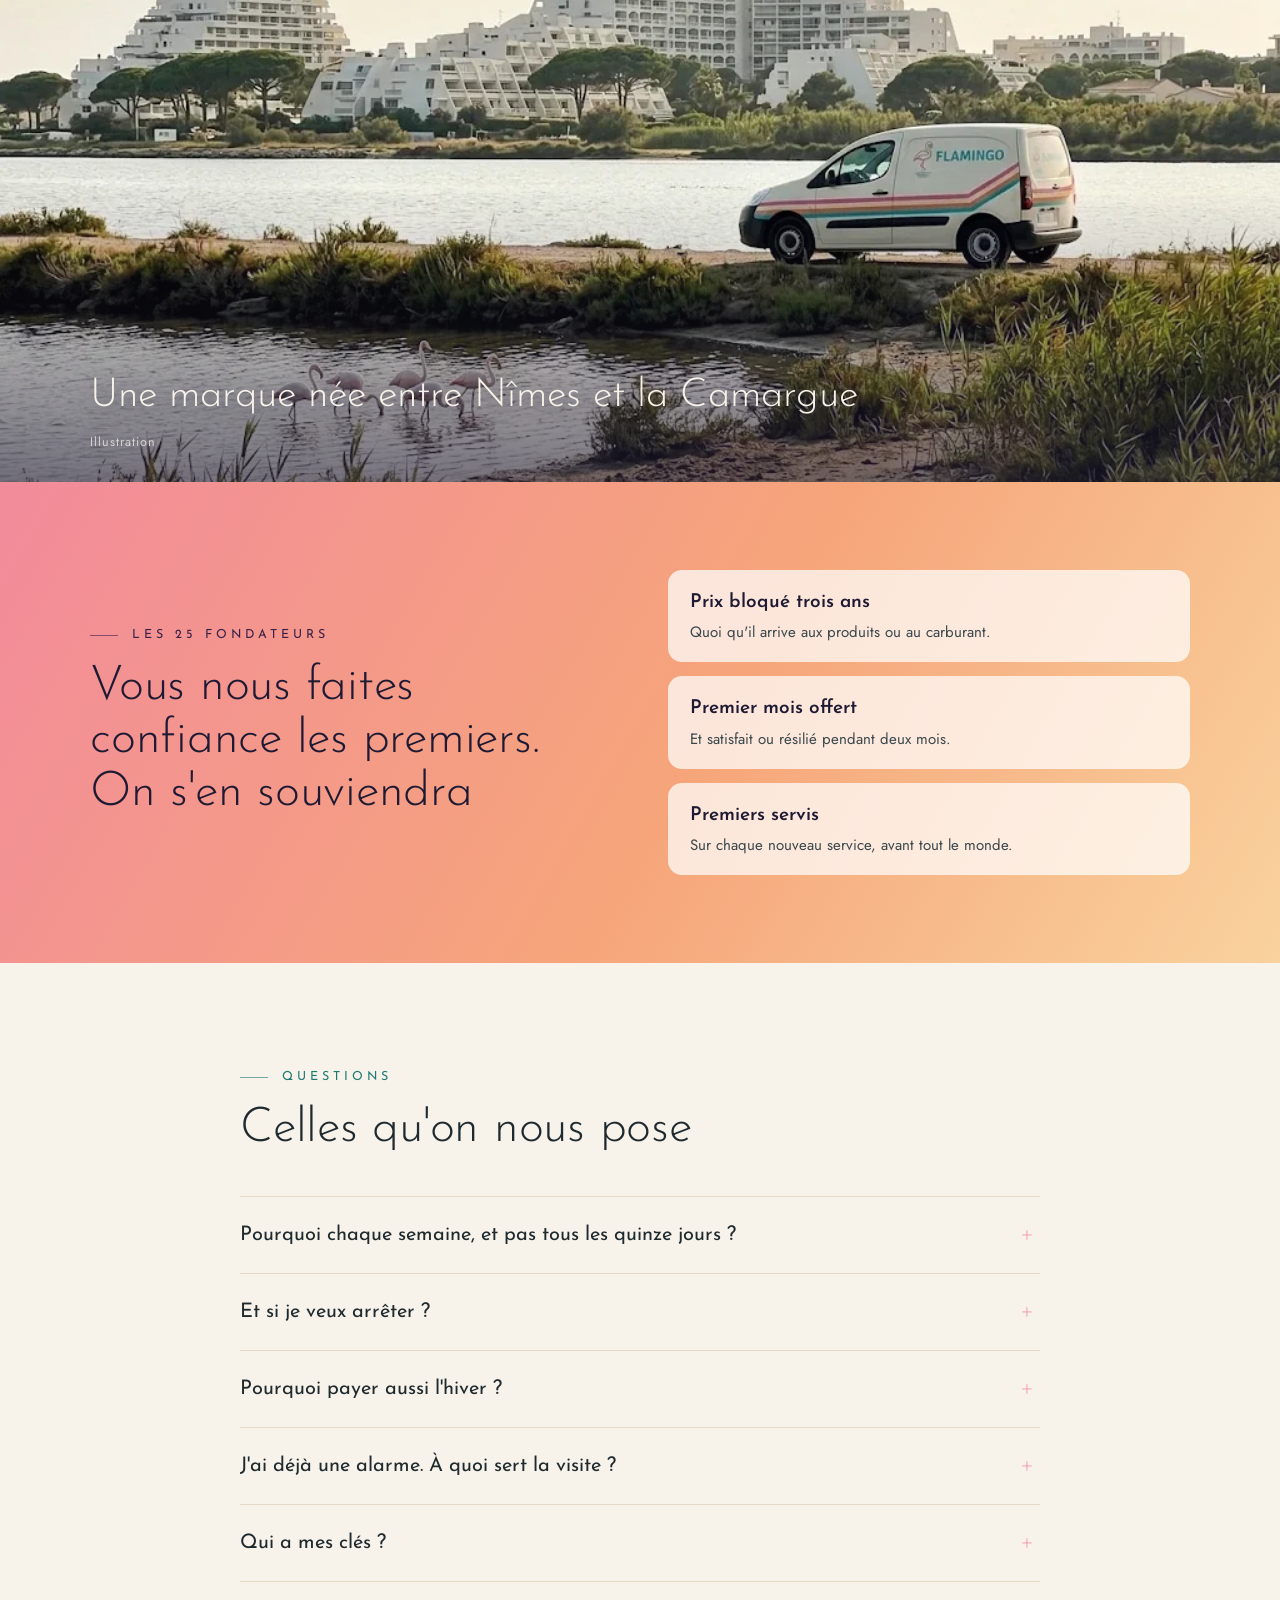
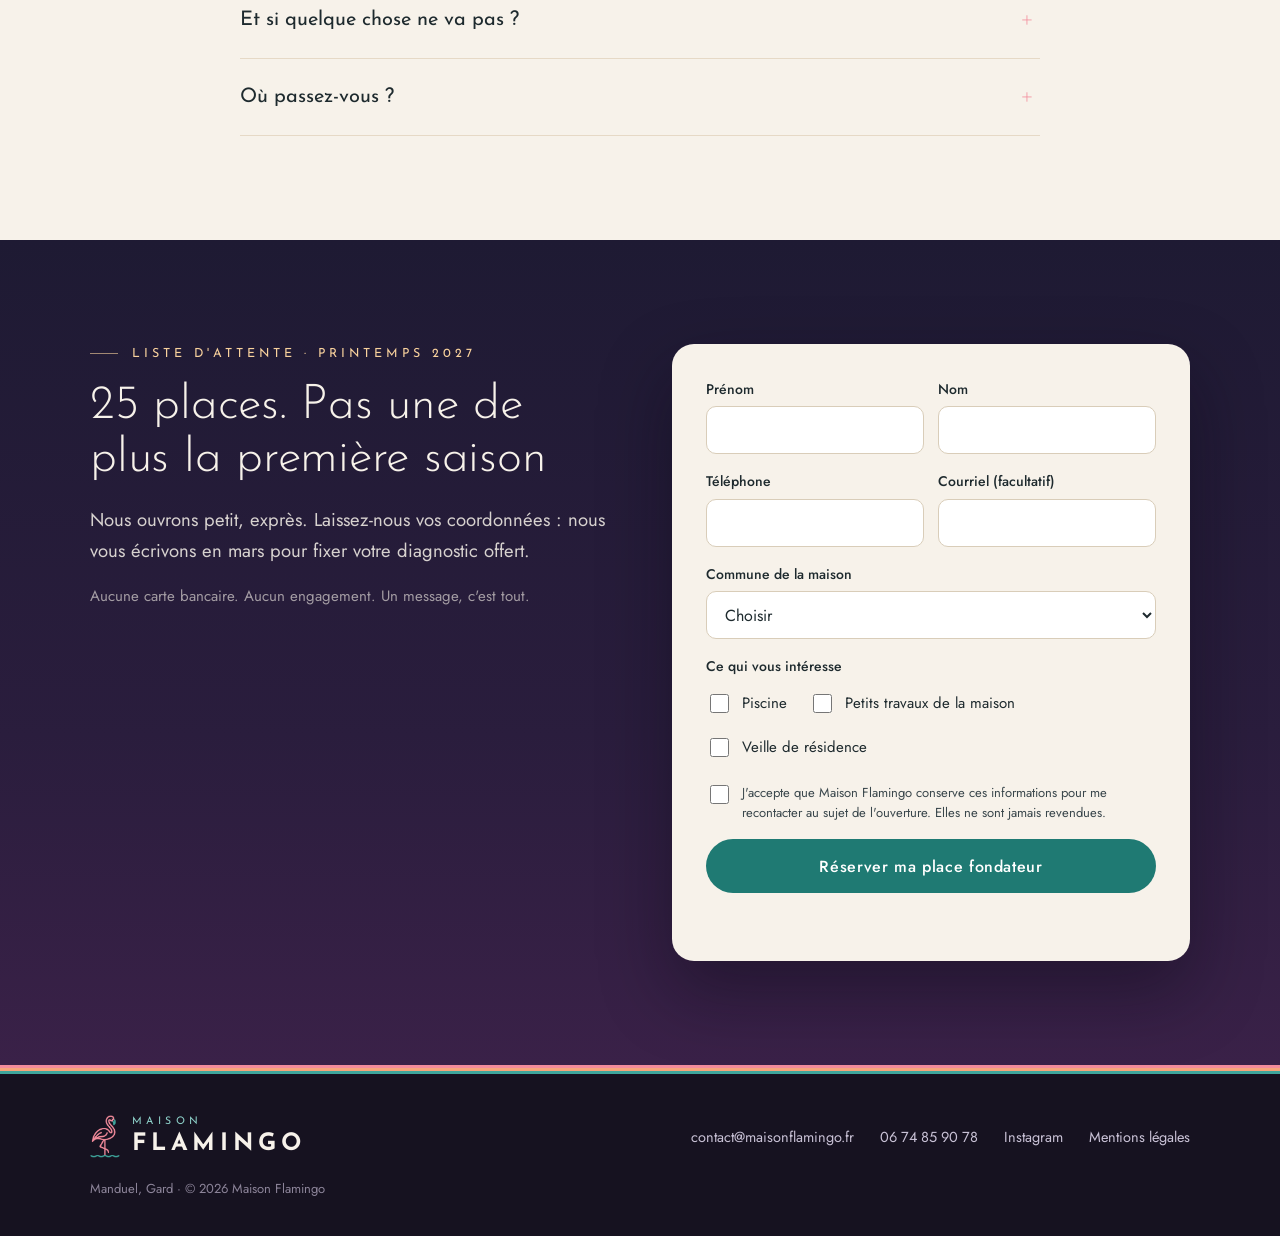
==== commit e085ee02: "Site : pack Piscine + Maison a 182 euros, formule Maison, Quinzaine, veille de residence a part, pri" ====
--- a/index.html
+++ b/index.html
@@ -23,12 +23,12 @@
 <link rel="preconnect" href="https://fonts.googleapis.com">
 <link rel="preconnect" href="https://fonts.gstatic.com" crossorigin>
 <link href="https://fonts.googleapis.com/css2?family=Josefin+Sans:wght@200;300;400;600;700&family=Jost:ital,wght@0,300;0,400;0,500;0,600;1,400&display=swap" rel="stylesheet">
-<link rel="stylesheet" href="style.css?v=23">
+<link rel="stylesheet" href="style.css?v=25">
 </head>
 <body>
 
 <!-- Le symbole est déclaré une fois et réutilisé partout : un seul dessin à faire vectoriser -->
-<svg width="0" height="0" style="position:absolute" aria-hidden="true">
+<svg class="symboles" width="0" height="0" aria-hidden="true">
   <symbol id="palmier" viewBox="0 0 220 420">
     <g fill="currentColor">
       <path d="M84 420 C86 330 92 240 104 170 C110 134 115 114 118 100 L125 102 C122 118 118 138 114 172 C104 242 100 330 102 420 Z"/>
@@ -162,40 +162,54 @@
             <li>Un rapport photo après chaque passage</li>
           </ul>
           <p class="offre-pour">Pour toute maison avec piscine, habitée ou non.</p>
+          <p class="offre-variante"><strong>Bassin à traitement automatique et régulation du pH ?</strong> Formule Quinzaine : chaque semaine en juin, juillet et août, tous les quinze jours le reste de la saison. 125&nbsp;€ par mois.</p>
         </article>
 
         <article class="offre offre-phare revele">
           <span class="pastille">La maison entière</span>
-          <p class="offre-nom">Piscine + Maison fermée</p>
-          <p class="offre-accroche">Votre maison et votre piscine, dans la même visite</p>
+          <p class="offre-nom">Piscine + Maison</p>
+          <p class="offre-accroche">Le bassin, le jardin, les petits travaux : un seul technicien</p>
           <p class="tarif-fondateur">Tarif fondateurs</p>
-          <p class="prix"><span class="prix-montant">179&nbsp;€</span><span class="prix-unite">par mois</span></p>
-          <p class="prix-detail">Au lieu de 198 €. La remise, c'est le trajet économisé, jamais le temps passé chez vous.</p>
+          <p class="prix"><span class="prix-montant">182&nbsp;€</span><span class="prix-unite">par mois</span></p>
+          <p class="prix-detail">Au lieu de 194 €. La remise, c'est le trajet économisé, jamais le temps passé chez vous.</p>
           <ul class="liste-offre">
-            <li>Tout Piscine, tout Maison fermée</li>
-            <li>Un tour de la maison à chaque passage piscine</li>
-            <li>La maison prête avant votre arrivée</li>
+            <li>Tout Piscine, tout Maison</li>
+            <li>Un œil sur la maison à chaque passage piscine</li>
+            <li>Un seul interlocuteur, un seul trousseau de clés</li>
             <li>Le bilan de l'année en novembre, en photos</li>
           </ul>
-          <p class="offre-pour">Pour une maison avec piscine, fermée une partie de l'année.</p>
+          <p class="offre-pour">Pour une maison avec piscine, habitée ou non.</p>
         </article>
 
         <article class="offre deco revele">
-          <p class="offre-nom">Maison fermée</p>
-          <p class="offre-accroche">Quelqu'un entre chez vous, et vous le prouve</p>
+          <p class="offre-nom">Maison</p>
+          <p class="offre-accroche">Les petits travaux, sans avoir à chercher quelqu'un</p>
           <p class="tarif-fondateur">Tarif fondateurs</p>
+          <p class="prix"><span class="prix-montant">45&nbsp;€</span><span class="prix-unite">par mois, sans engagement</span></p>
+          <p class="prix-detail">Environ 10 à 12 heures par an, au fil des besoins.</p>
+          <ul class="liste-offre">
+            <li>Petit jardinage et entretien des abords</li>
+            <li>Petit bricolage, deux heures au plus par intervention</li>
+            <li>Un œil sur la maison à chaque venue</li>
+            <li>Chaque intervention datée et photographiée</li>
+          </ul>
+          <p class="offre-pour">Besoin de plus ? Maison renforcée, environ deux heures par mois : 100&nbsp;€.</p>
+        </article>
+      </div>
+
+      <article class="offre-bandeau revele">
+        <div class="bandeau-tete">
+          <p class="offre-nom">Veille de résidence</p>
+          <p class="offre-accroche">Votre maison est vide ? Quelqu'un y entre, et vous le prouve</p>
           <p class="prix"><span class="prix-montant">49&nbsp;€</span><span class="prix-unite">par mois, sans engagement</span></p>
-          <p class="prix-detail">Pour la maison vide une partie de l'année.</p>
-          <ul class="liste-offre">
-            <li>Une visite complète chaque mois : compteurs, robinets, humidité, volets, courrier, aération</li>
-            <li>Un passage après chaque coup de vent ou épisode cévenol</li>
-            <li>Sur demande, la maison prête avant votre arrivée</li>
-            <li>Un rapport photo et une carte signée à chaque visite</li>
-          </ul>
-          <p class="offre-pour">Pour une résidence secondaire, avec ou sans jardin.</p>
-        </article>
-      </div>
-      <p class="mention-prix">Prix TTC par mois. Tarif fondateurs réservé aux 25 premières maisons, bloqué trois ans. Satisfait ou résilié pendant les deux premiers mois. Piscine : engagement d'une saison, de remise en route à remise en route, reconduit sauf si vous arrêtez, avec un rappel écrit avant chaque échéance. Veille de résidence sans engagement.</p>
+        </div>
+        <ul class="liste-offre">
+          <li>Une visite complète chaque mois : compteurs, robinets, humidité, volets, courrier, aération</li>
+          <li>Un passage après un coup de vent ou un épisode cévenol</li>
+          <li>Un rapport photo et une carte signée à chaque visite</li>
+        </ul>
+      </article>
+      <p class="mention-prix">Prix TTC par mois. Tarif fondateurs réservé aux 25 premières maisons, bloqué trois ans. Satisfait ou résilié pendant les deux premiers mois. Piscine : prix pour un bassin jusqu'à 50 m² ; de 50 à 80 m², +20 % ; au-delà ou à débordement, sur devis. La surface se mesure au diagnostic, avant toute signature. Engagement d'une saison, de remise en route à remise en route, reconduit sauf si vous arrêtez, avec un rappel écrit avant chaque échéance. Maison et veille de résidence sans engagement.</p>
     </div>
   </section>
 
@@ -336,7 +350,7 @@
         </details>
         <details>
           <summary>Et si je veux arrêter ?</summary>
-          <p>Les deux premiers mois, vous arrêtez quand vous voulez, sans frais et sans vous justifier. Ensuite, la formule piscine vaut pour une saison, de remise en route à remise en route, parce que son prix est lissé sur l'année. Avant chaque échéance, nous vous écrivons pour vous rappeler que vous pouvez arrêter. La veille de résidence, elle, est sans engagement.</p>
+          <p>Les deux premiers mois, vous arrêtez quand vous voulez, sans frais et sans vous justifier. Ensuite, la formule piscine vaut pour une saison, de remise en route à remise en route, parce que son prix est lissé sur l'année. Avant chaque échéance, nous vous écrivons pour vous rappeler que vous pouvez arrêter. La Maison et la veille de résidence, elles, sont sans engagement.</p>
         </details>
         <details>
           <summary>Pourquoi payer aussi l'hiver ?</summary>
@@ -391,7 +405,8 @@
         <fieldset>
           <legend>Ce qui vous intéresse</legend>
           <label class="case"><input type="checkbox" name="interet" value="Piscine"> Piscine</label>
-          <label class="case"><input type="checkbox" name="interet" value="Maison fermée"> Maison fermée</label>
+          <label class="case"><input type="checkbox" name="interet" value="Maison"> Petits travaux de la maison</label>
+          <label class="case"><input type="checkbox" name="interet" value="Veille de résidence"> Veille de résidence</label>
         </fieldset>
         <!-- Champ piège : invisible pour une personne, rempli par les robots -->
         <label class="piege" aria-hidden="true">Ne pas remplir<input name="site" type="text" tabindex="-1" autocomplete="off"></label>
--- a/style.css
+++ b/style.css
@@ -176,6 +176,11 @@
 .offre-phare .liste-offre{color:#E8E4EE;border-top-color:rgba(255,255,255,.14)}
 .offre-phare .prix-montant{background:linear-gradient(90deg,#FCE3AE,#F6A57A,#F28B9B);-webkit-background-clip:text;background-clip:text;color:transparent}
 .pastille{align-self:flex-start;margin-bottom:4px;font-family:var(--titre);font-size:11px;letter-spacing:.2em;text-transform:uppercase;padding:7px 12px;border-radius:999px;background:var(--rose);color:var(--nuit);font-weight:600}
+.offre-variante{font-size:13.5px;line-height:1.55;color:var(--gris);border-top:1px dashed rgba(30,26,51,.18);padding-top:14px;margin-top:4px}
+.offre-variante strong{color:var(--encre);font-weight:600}
+.offre-bandeau{margin-top:24px;border-radius:4px;padding:34px;display:grid;grid-template-columns:minmax(0,1fr) minmax(0,1.3fr);gap:12px 40px;align-items:center;background:rgba(255,255,255,.55);border:1px solid rgba(30,26,51,.1)}
+.bandeau-tete{display:flex;flex-direction:column;gap:10px}
+.offre-bandeau .liste-offre{margin:0;border-top:0;padding:4px 0 4px 36px;border-left:1px solid var(--sable)}
 .mention-prix{margin-top:28px;font-size:14px;color:var(--gris);text-align:center}
 
 /* ---------- Rapport ---------- */
@@ -299,6 +304,8 @@
   .raisons{grid-template-columns:1fr 1fr}
   .tech-grille{grid-template-columns:1fr;gap:40px}
   .offres{grid-template-columns:1fr;max-width:560px;margin-left:auto;margin-right:auto}
+  .offre-bandeau{grid-template-columns:1fr;max-width:560px;margin-left:auto;margin-right:auto}
+  .offre-bandeau .liste-offre{border-left:0;border-top:1px solid var(--sable);padding:16px 0 0;margin-top:10px}
   .rapport-grille,.fondateurs-grille,.liste-grille{grid-template-columns:1fr;gap:44px}
   .preuves-grille{grid-template-columns:1fr 1fr}
 }
@@ -329,7 +336,7 @@
   .carte-passage{max-width:none;padding:24px 22px 20px}
   .carte-ligne{font-size:19px}
   .section{padding:72px 0}
-  .etape,.offre,.raison,.fiche{padding:30px 22px 26px}
+  .etape,.offre,.offre-bandeau,.raison,.fiche{padding:30px 22px 26px}
   .raisons{grid-template-columns:1fr}
   .territoire-texte{padding:0 16px 20px}
   .prix-montant{font-size:48px}
@@ -343,3 +350,7 @@
 .page-legale .section{min-height:100vh}
 .legal h3{font-family:var(--titre);font-size:20px;font-weight:600;margin:34px 0 10px}
 .legal p{color:var(--encre-2);margin-bottom:10px}
+
+/* Sans style en ligne : la politique de contenu du site les refuse. */
+.symboles{position:absolute;width:0;height:0;overflow:hidden}
+.espace-haut{margin-top:32px}
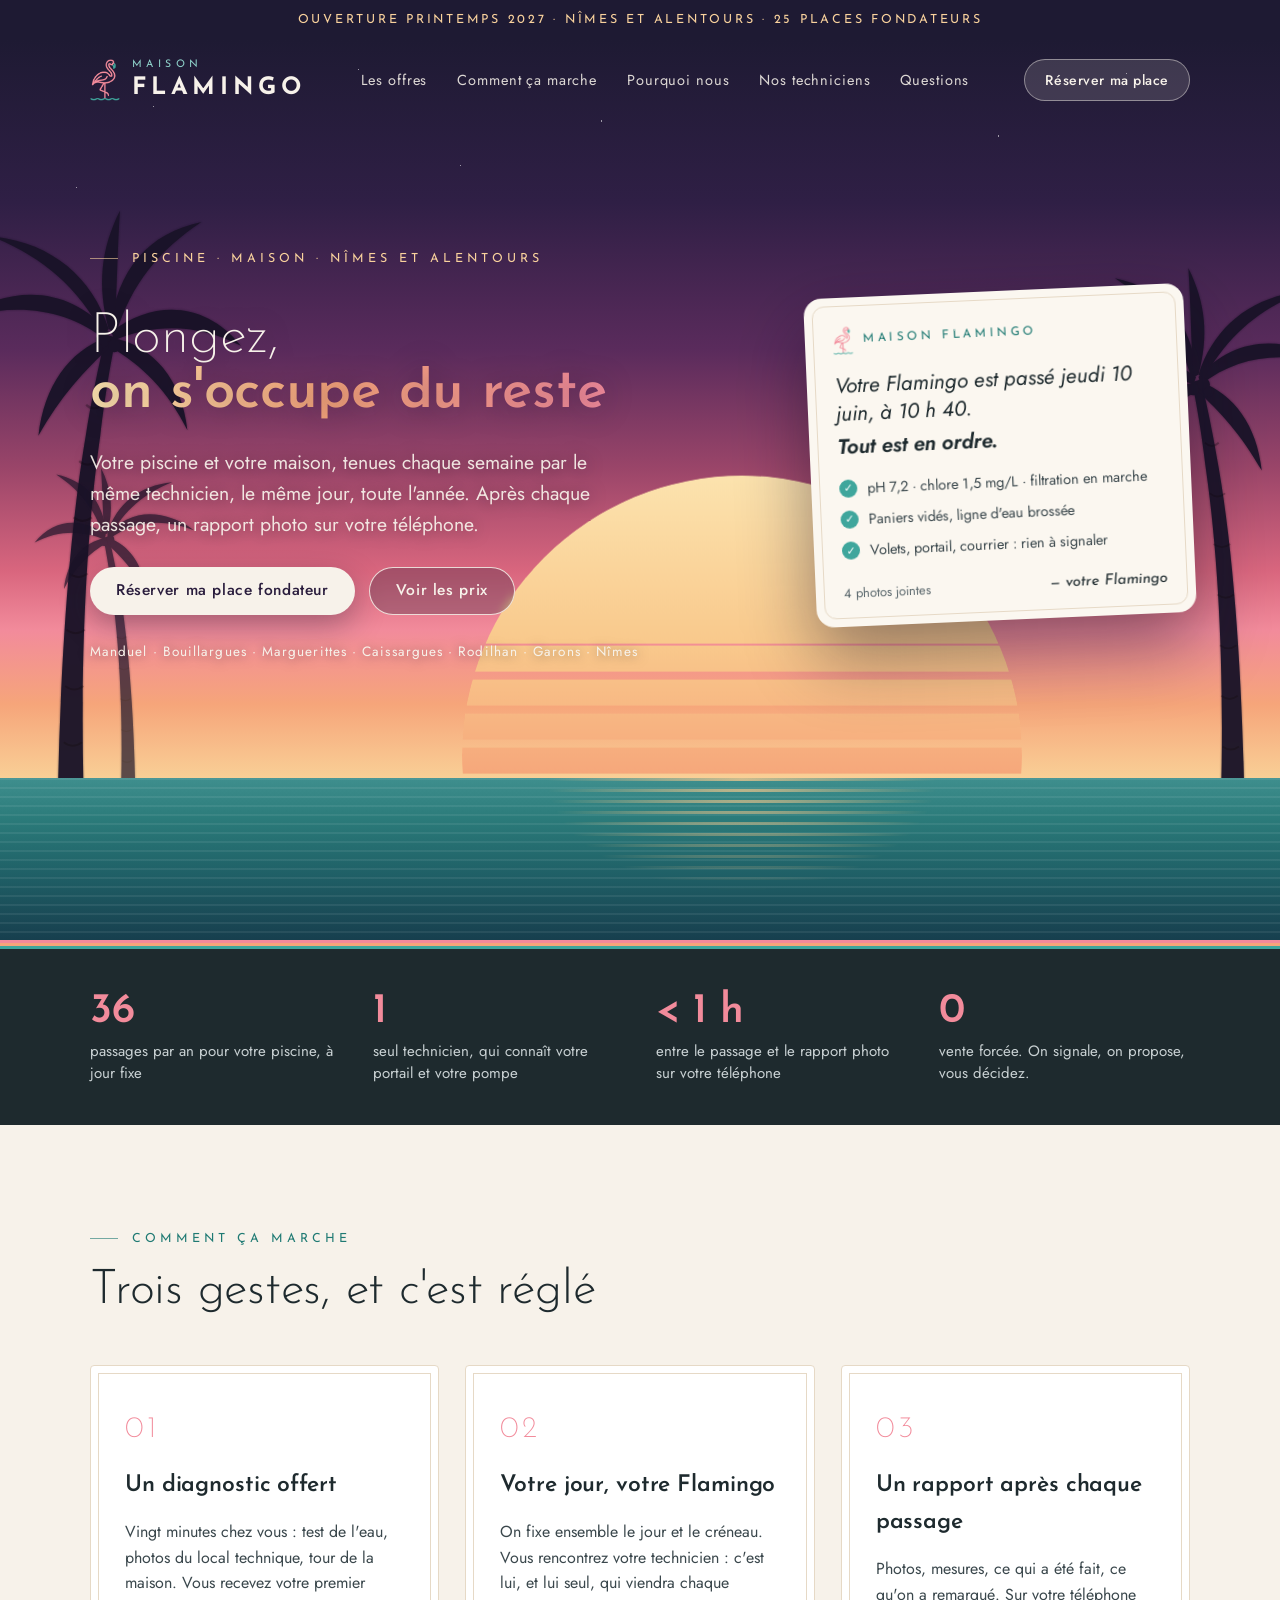
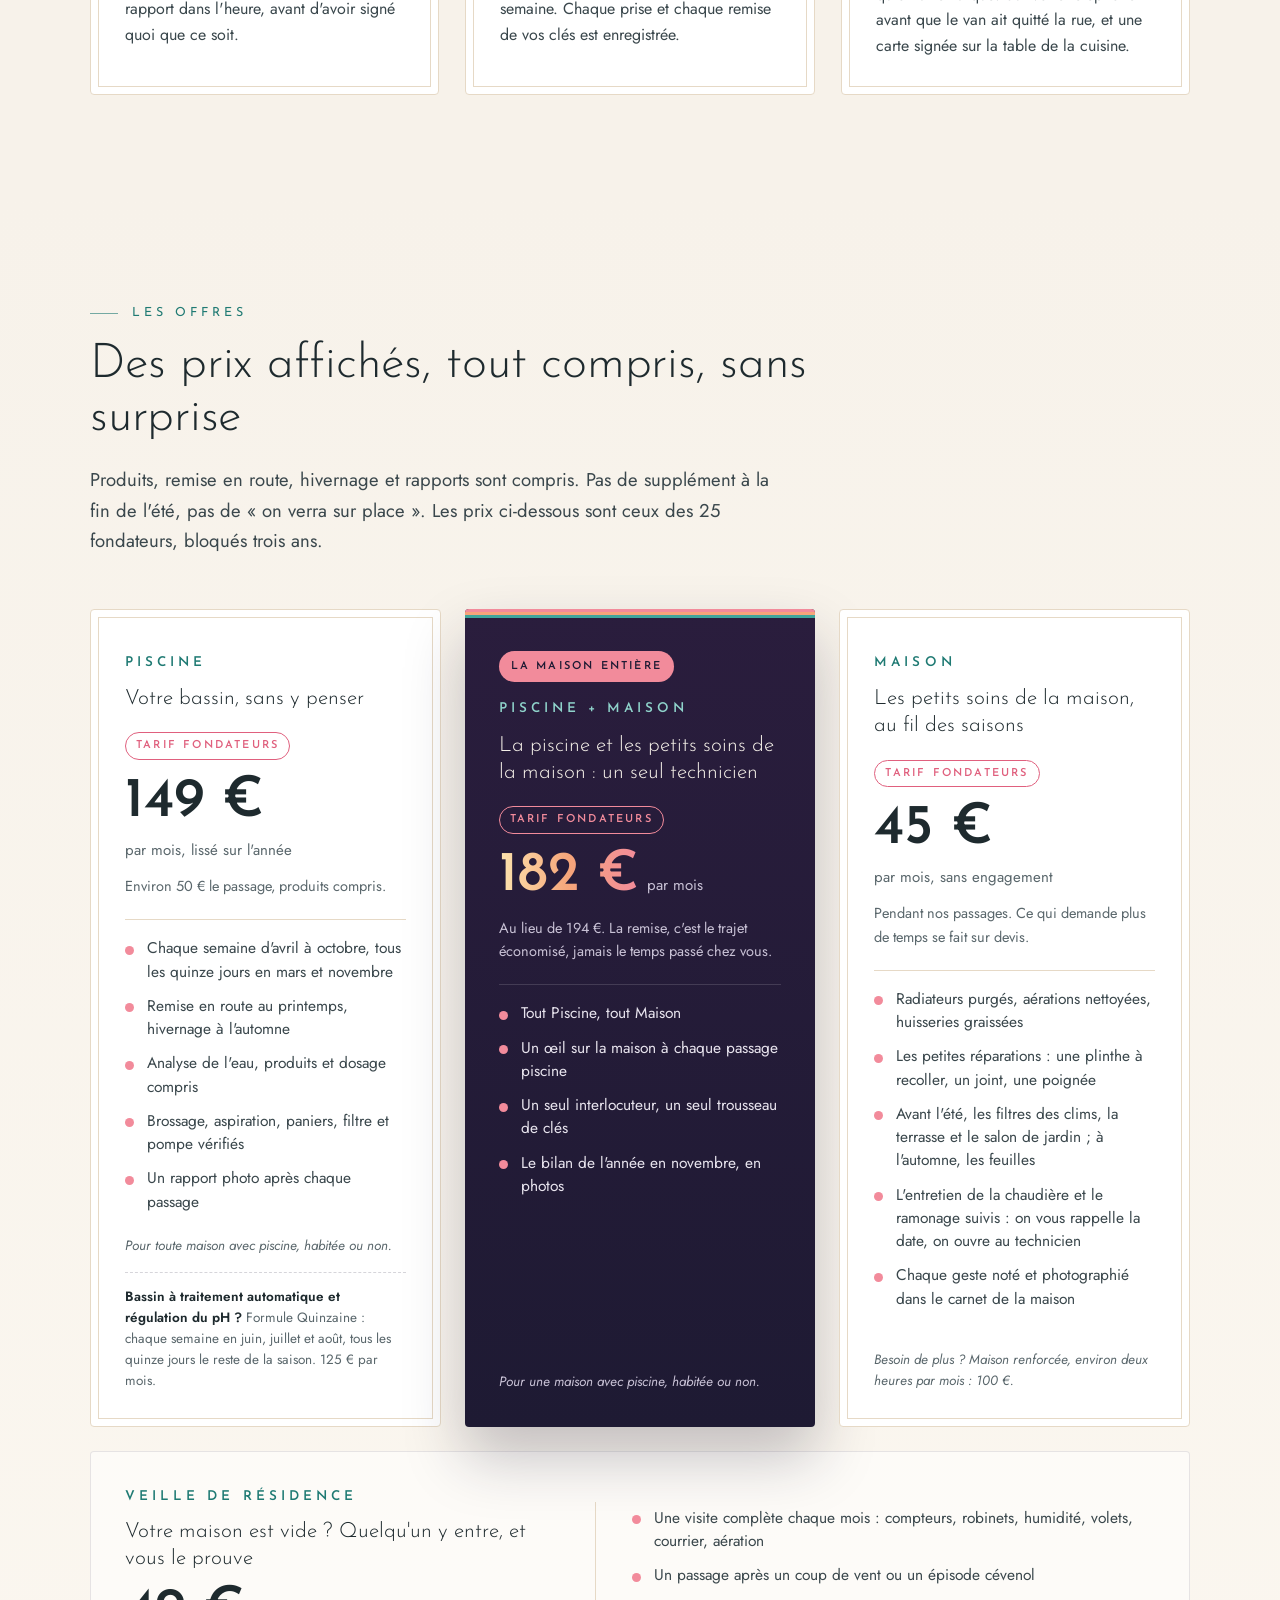
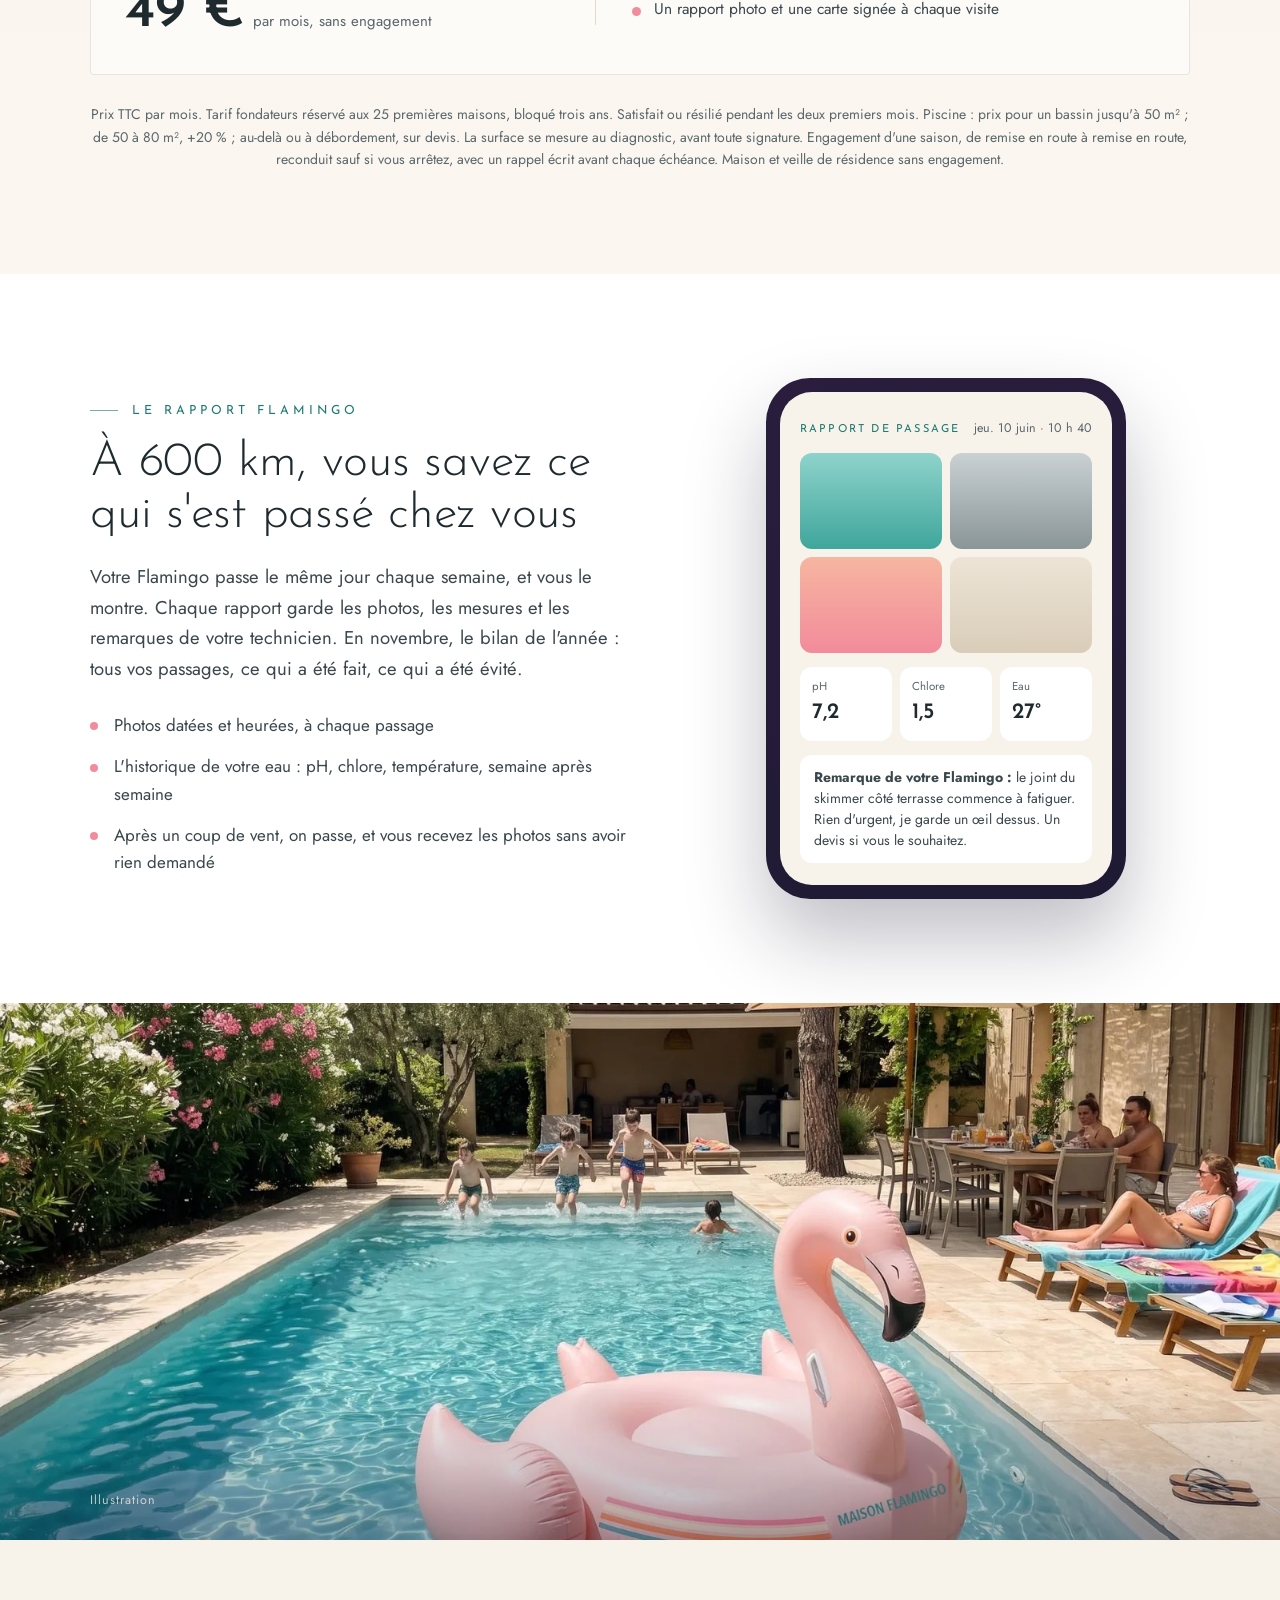
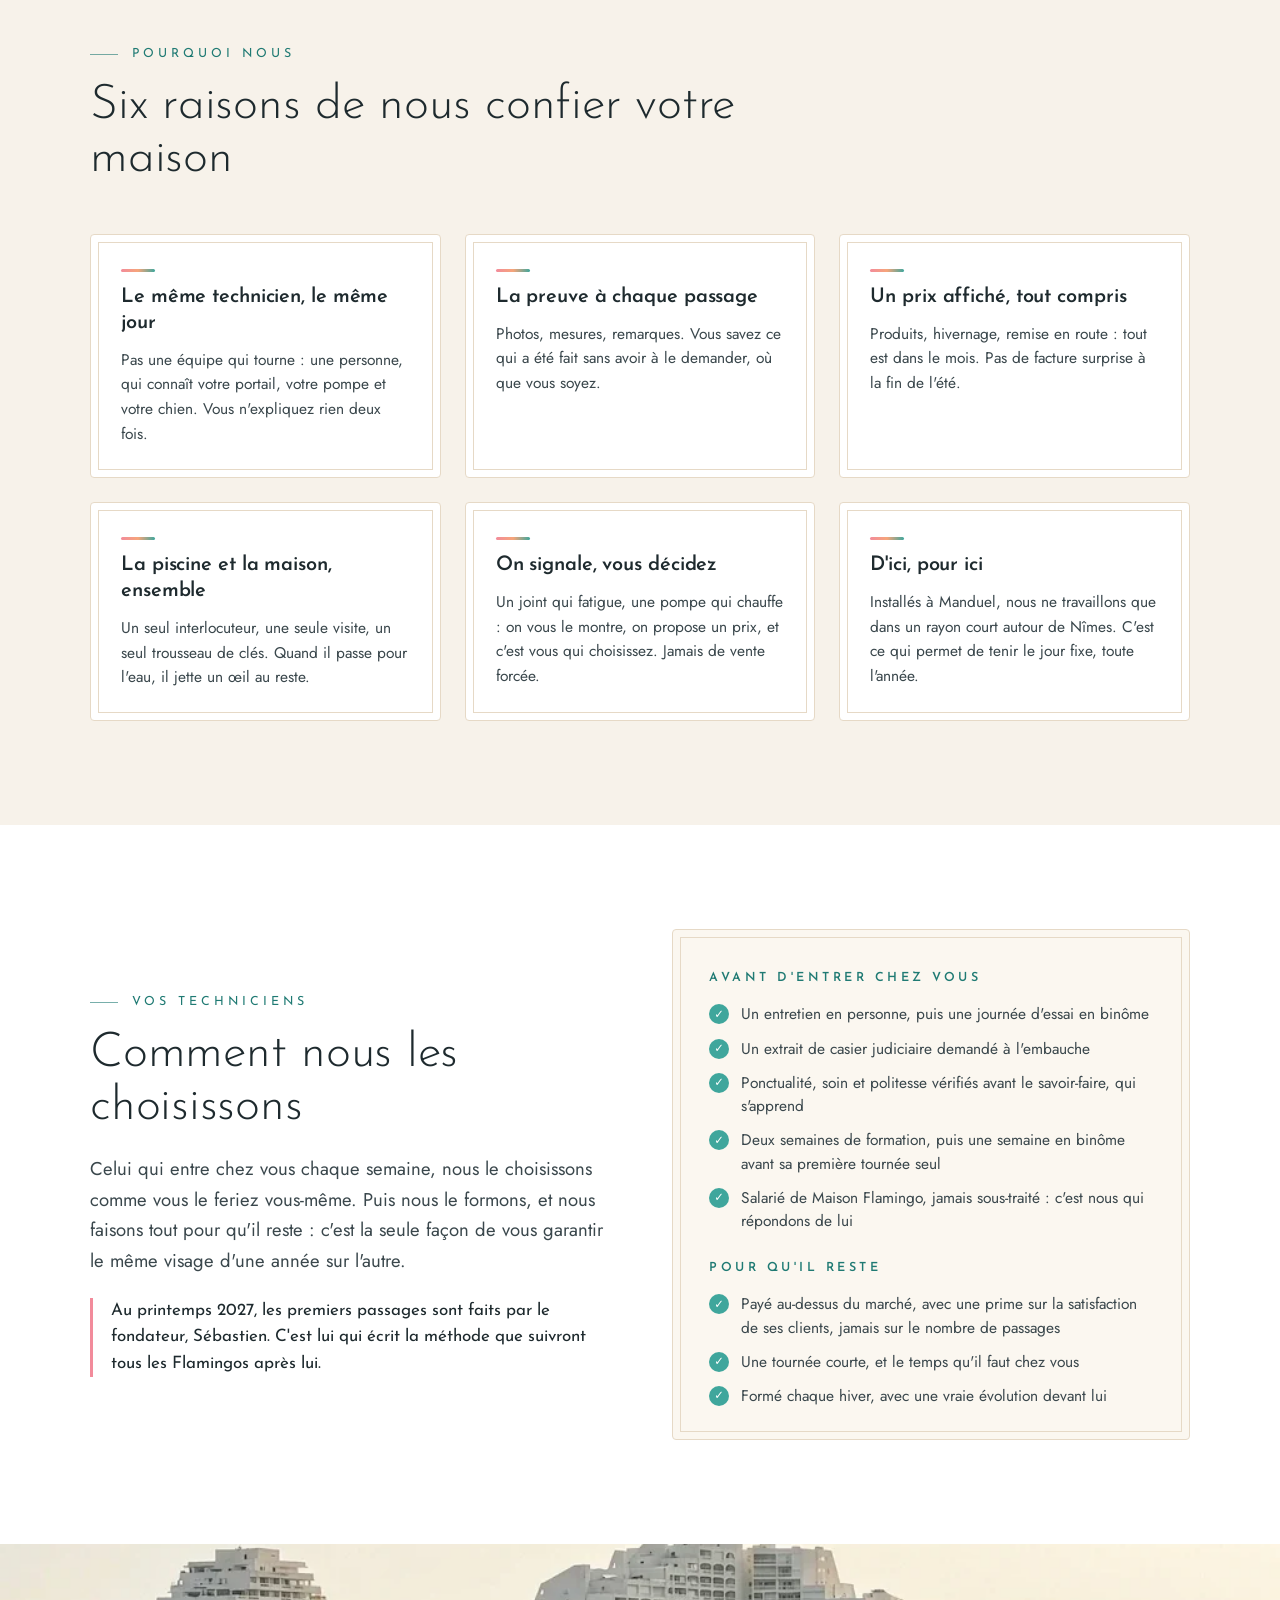
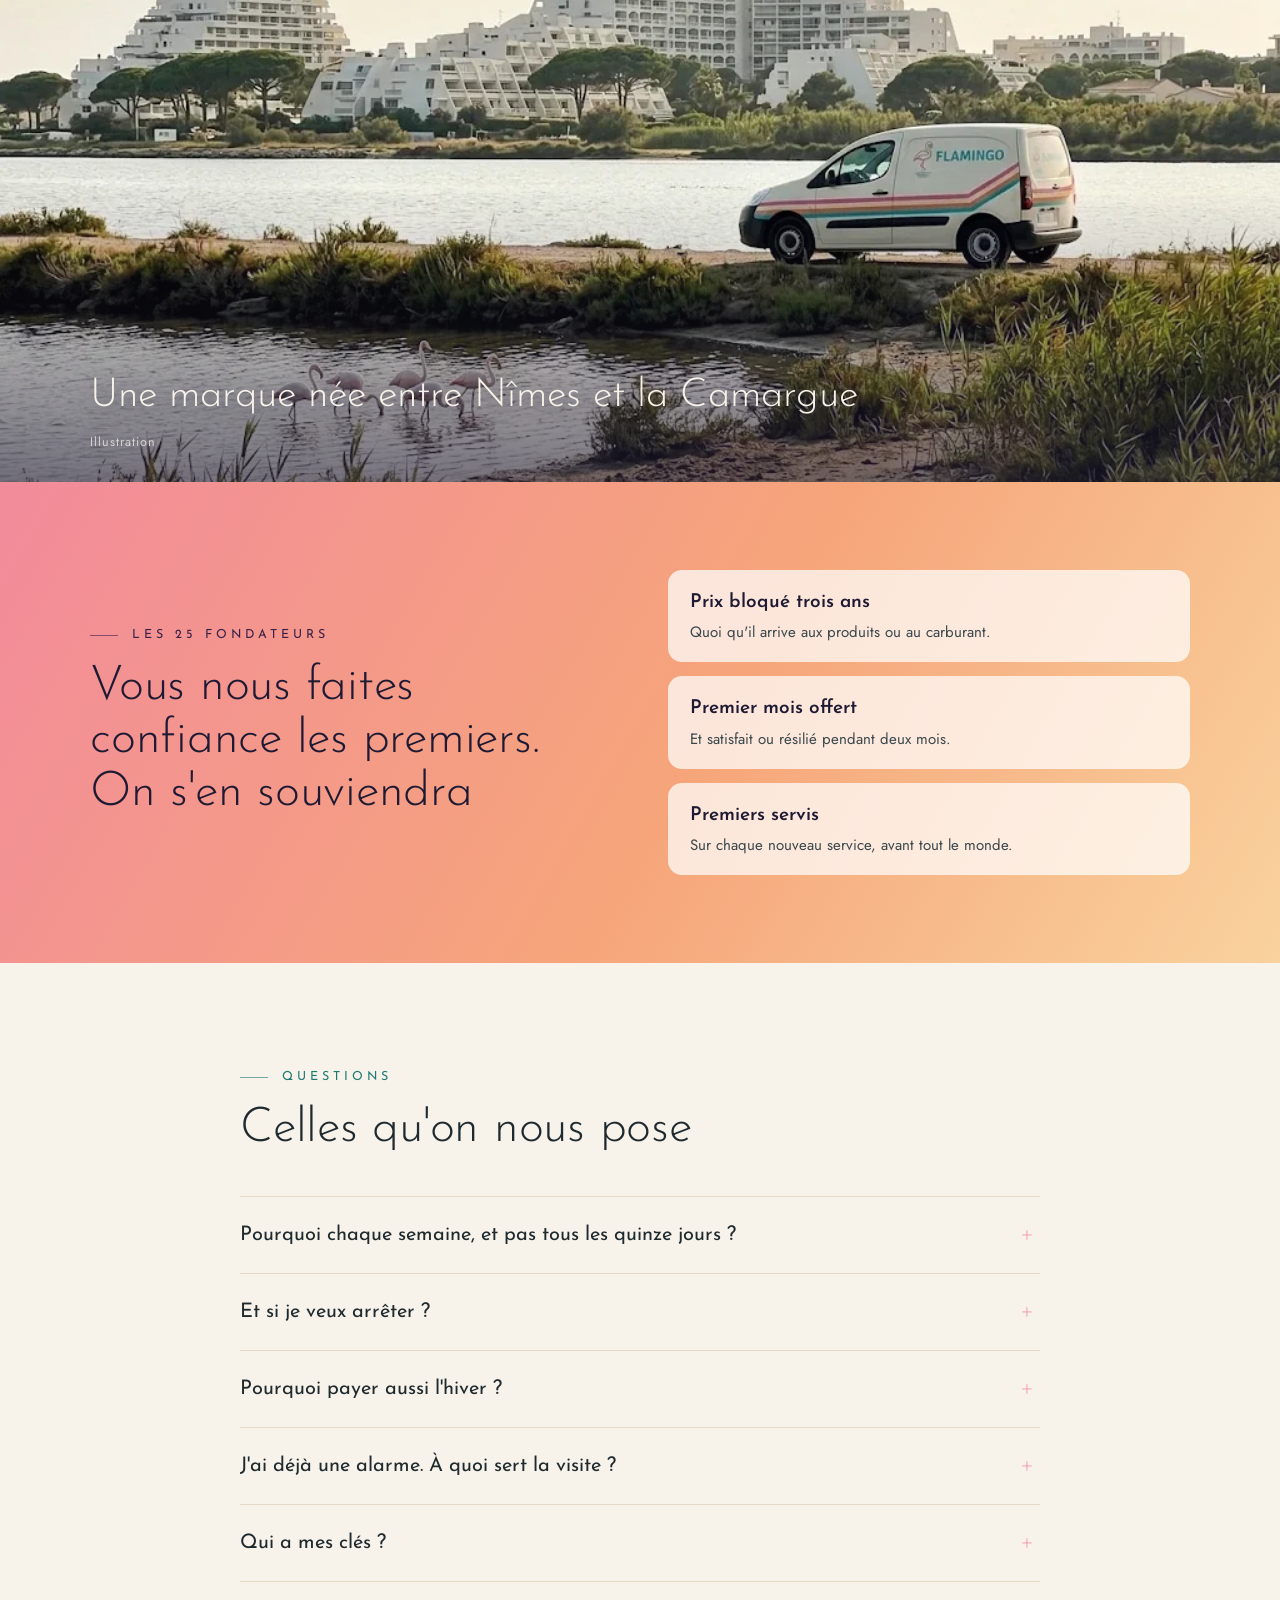
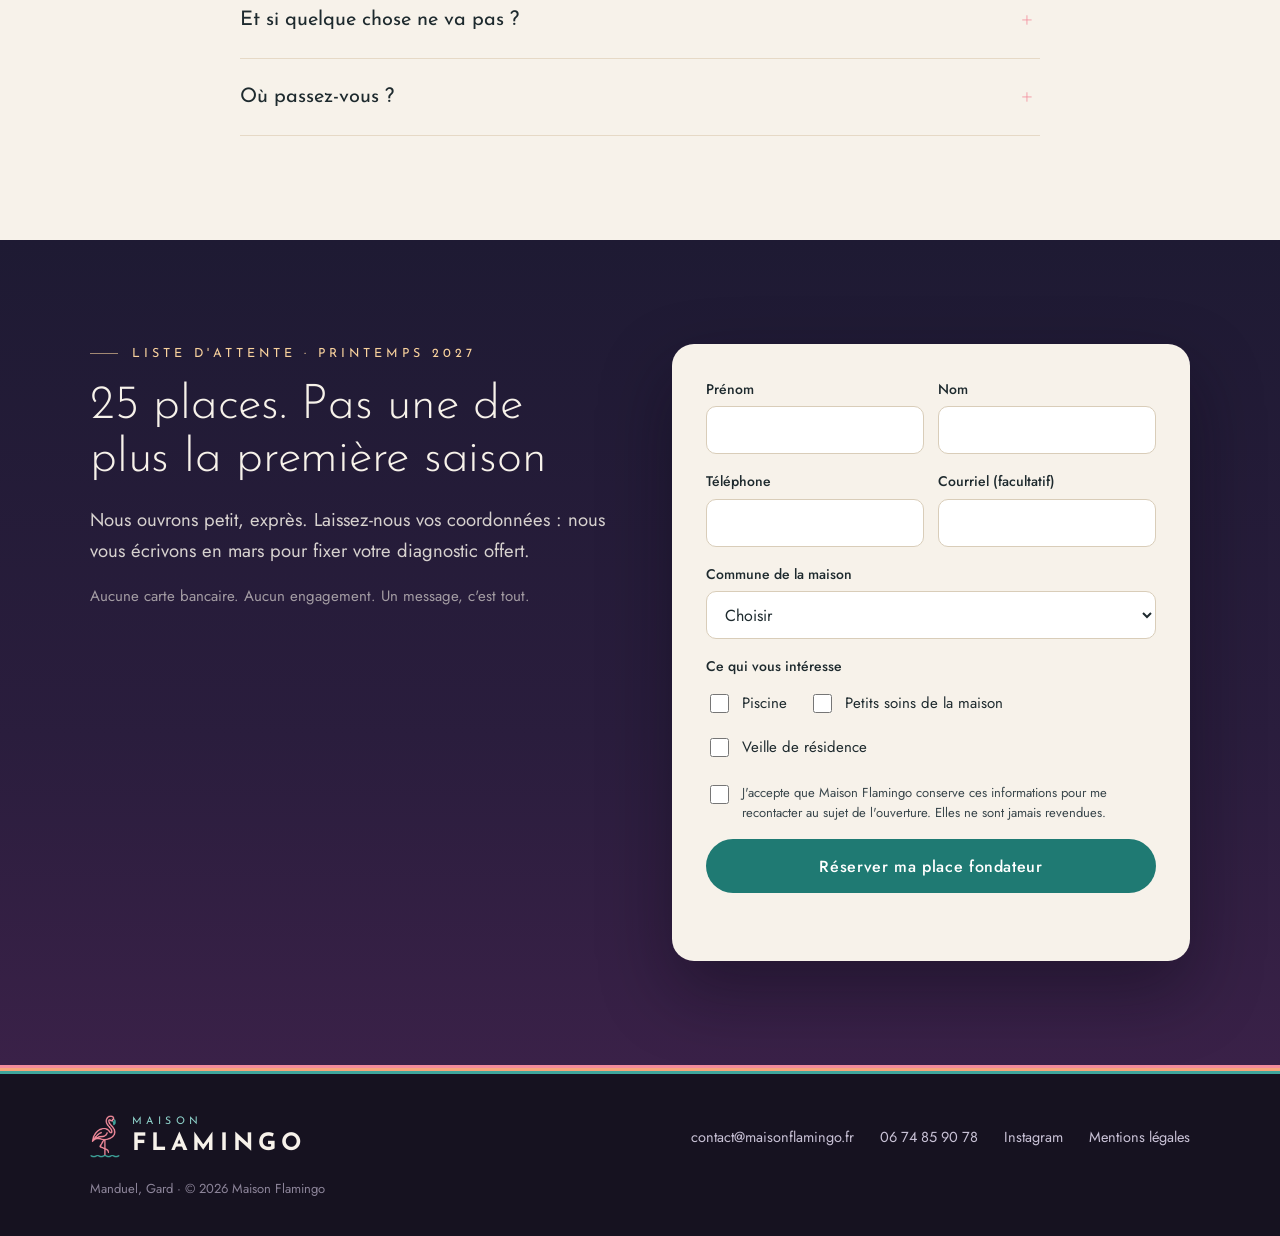
==== commit 3d1d2eab: "Site : la formule Maison devient les petits soins de la maison au fil des saisons, le plus long sur " ====
--- a/index.html
+++ b/index.html
@@ -168,7 +168,7 @@
         <article class="offre offre-phare revele">
           <span class="pastille">La maison entière</span>
           <p class="offre-nom">Piscine + Maison</p>
-          <p class="offre-accroche">Le bassin, le jardin, les petits travaux : un seul technicien</p>
+          <p class="offre-accroche">La piscine et les petits soins de la maison : un seul technicien</p>
           <p class="tarif-fondateur">Tarif fondateurs</p>
           <p class="prix"><span class="prix-montant">182&nbsp;€</span><span class="prix-unite">par mois</span></p>
           <p class="prix-detail">Au lieu de 194 €. La remise, c'est le trajet économisé, jamais le temps passé chez vous.</p>
@@ -183,15 +183,16 @@
 
         <article class="offre deco revele">
           <p class="offre-nom">Maison</p>
-          <p class="offre-accroche">Les petits travaux, sans avoir à chercher quelqu'un</p>
+          <p class="offre-accroche">Les petits soins de la maison, au fil des saisons</p>
           <p class="tarif-fondateur">Tarif fondateurs</p>
           <p class="prix"><span class="prix-montant">45&nbsp;€</span><span class="prix-unite">par mois, sans engagement</span></p>
-          <p class="prix-detail">Environ 10 à 12 heures par an, au fil des besoins.</p>
+          <p class="prix-detail">Pendant nos passages. Ce qui demande plus de temps se fait sur devis.</p>
           <ul class="liste-offre">
-            <li>Petit jardinage et entretien des abords</li>
-            <li>Petit bricolage, deux heures au plus par intervention</li>
-            <li>Un œil sur la maison à chaque venue</li>
-            <li>Chaque intervention datée et photographiée</li>
+            <li>Radiateurs purgés, aérations nettoyées, huisseries graissées</li>
+            <li>Les petites réparations : une plinthe à recoller, un joint, une poignée</li>
+            <li>Avant l'été, les filtres des clims, la terrasse et le salon de jardin ; à l'automne, les feuilles</li>
+            <li>L'entretien de la chaudière et le ramonage suivis : on vous rappelle la date, on ouvre au technicien</li>
+            <li>Chaque geste noté et photographié dans le carnet de la maison</li>
           </ul>
           <p class="offre-pour">Besoin de plus ? Maison renforcée, environ deux heures par mois : 100&nbsp;€.</p>
         </article>
@@ -405,7 +406,7 @@
         <fieldset>
           <legend>Ce qui vous intéresse</legend>
           <label class="case"><input type="checkbox" name="interet" value="Piscine"> Piscine</label>
-          <label class="case"><input type="checkbox" name="interet" value="Maison"> Petits travaux de la maison</label>
+          <label class="case"><input type="checkbox" name="interet" value="Maison"> Petits soins de la maison</label>
           <label class="case"><input type="checkbox" name="interet" value="Veille de résidence"> Veille de résidence</label>
         </fieldset>
         <!-- Champ piège : invisible pour une personne, rempli par les robots -->
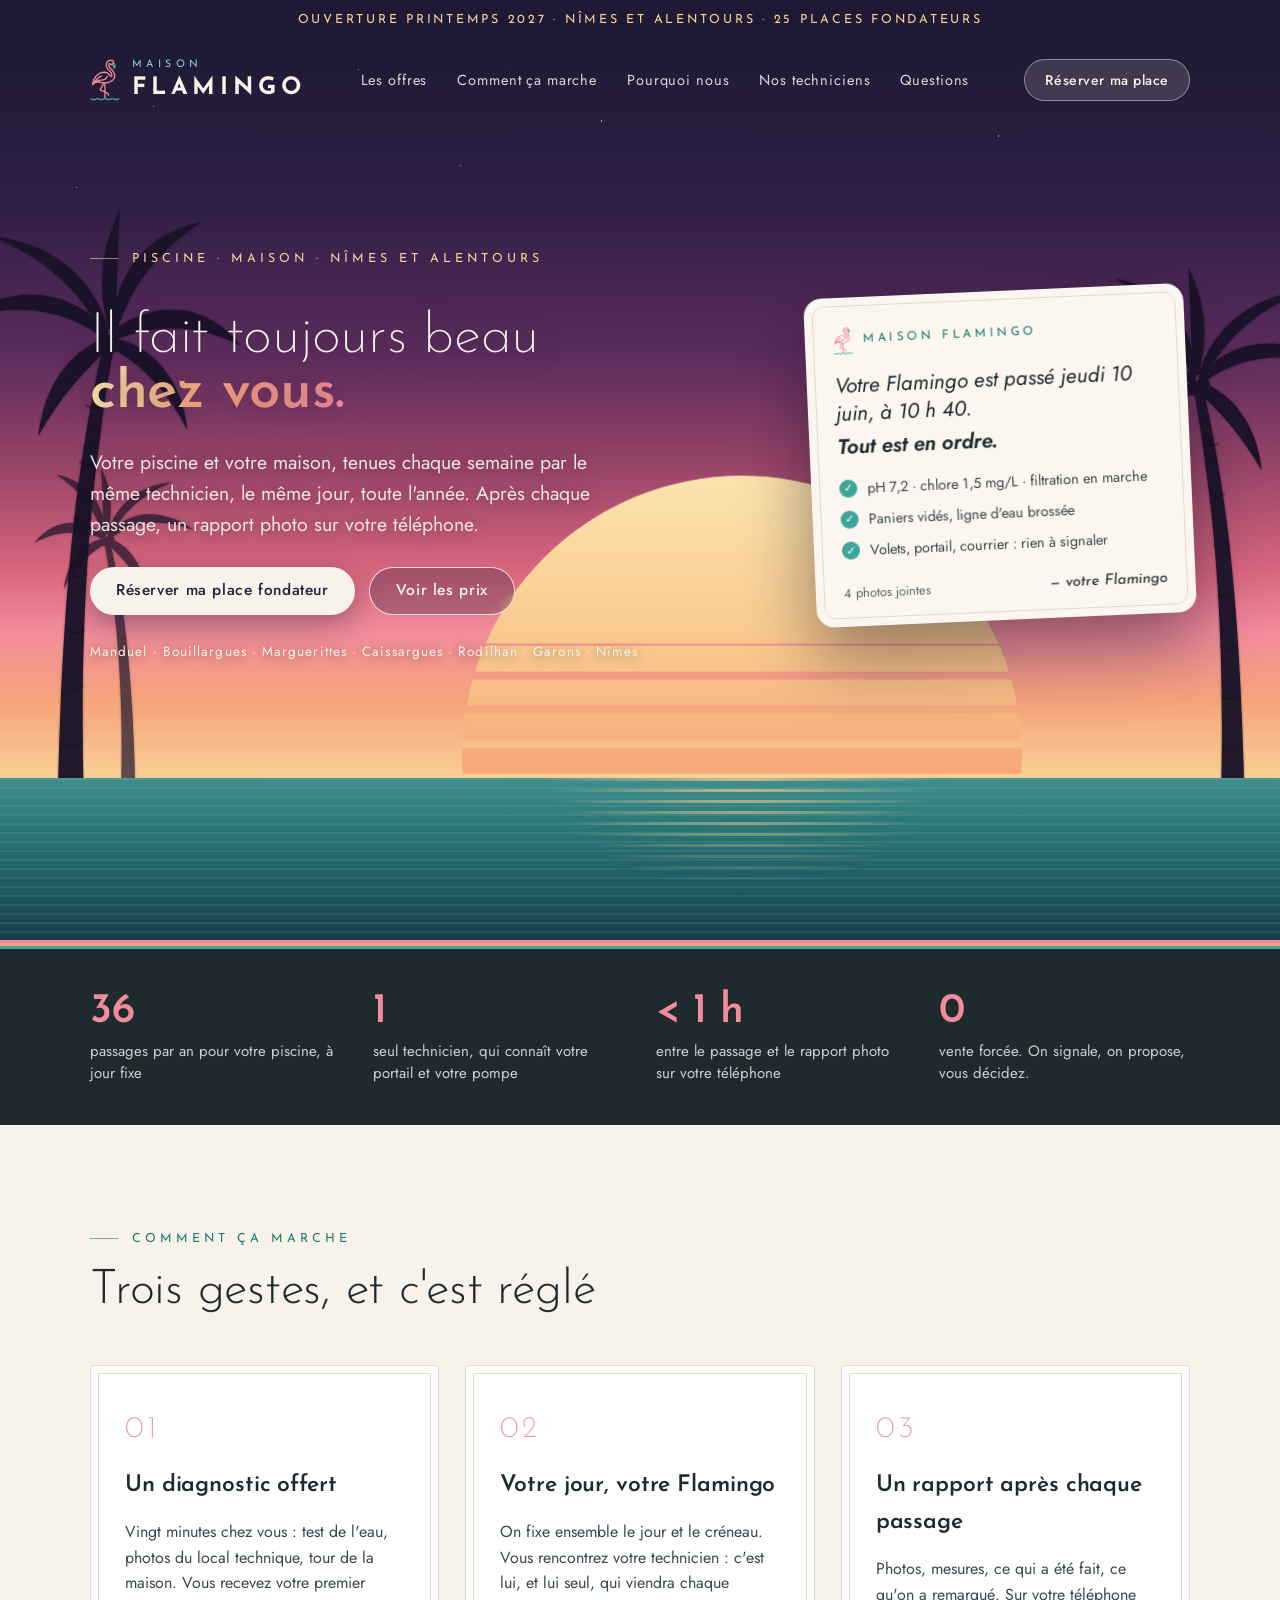
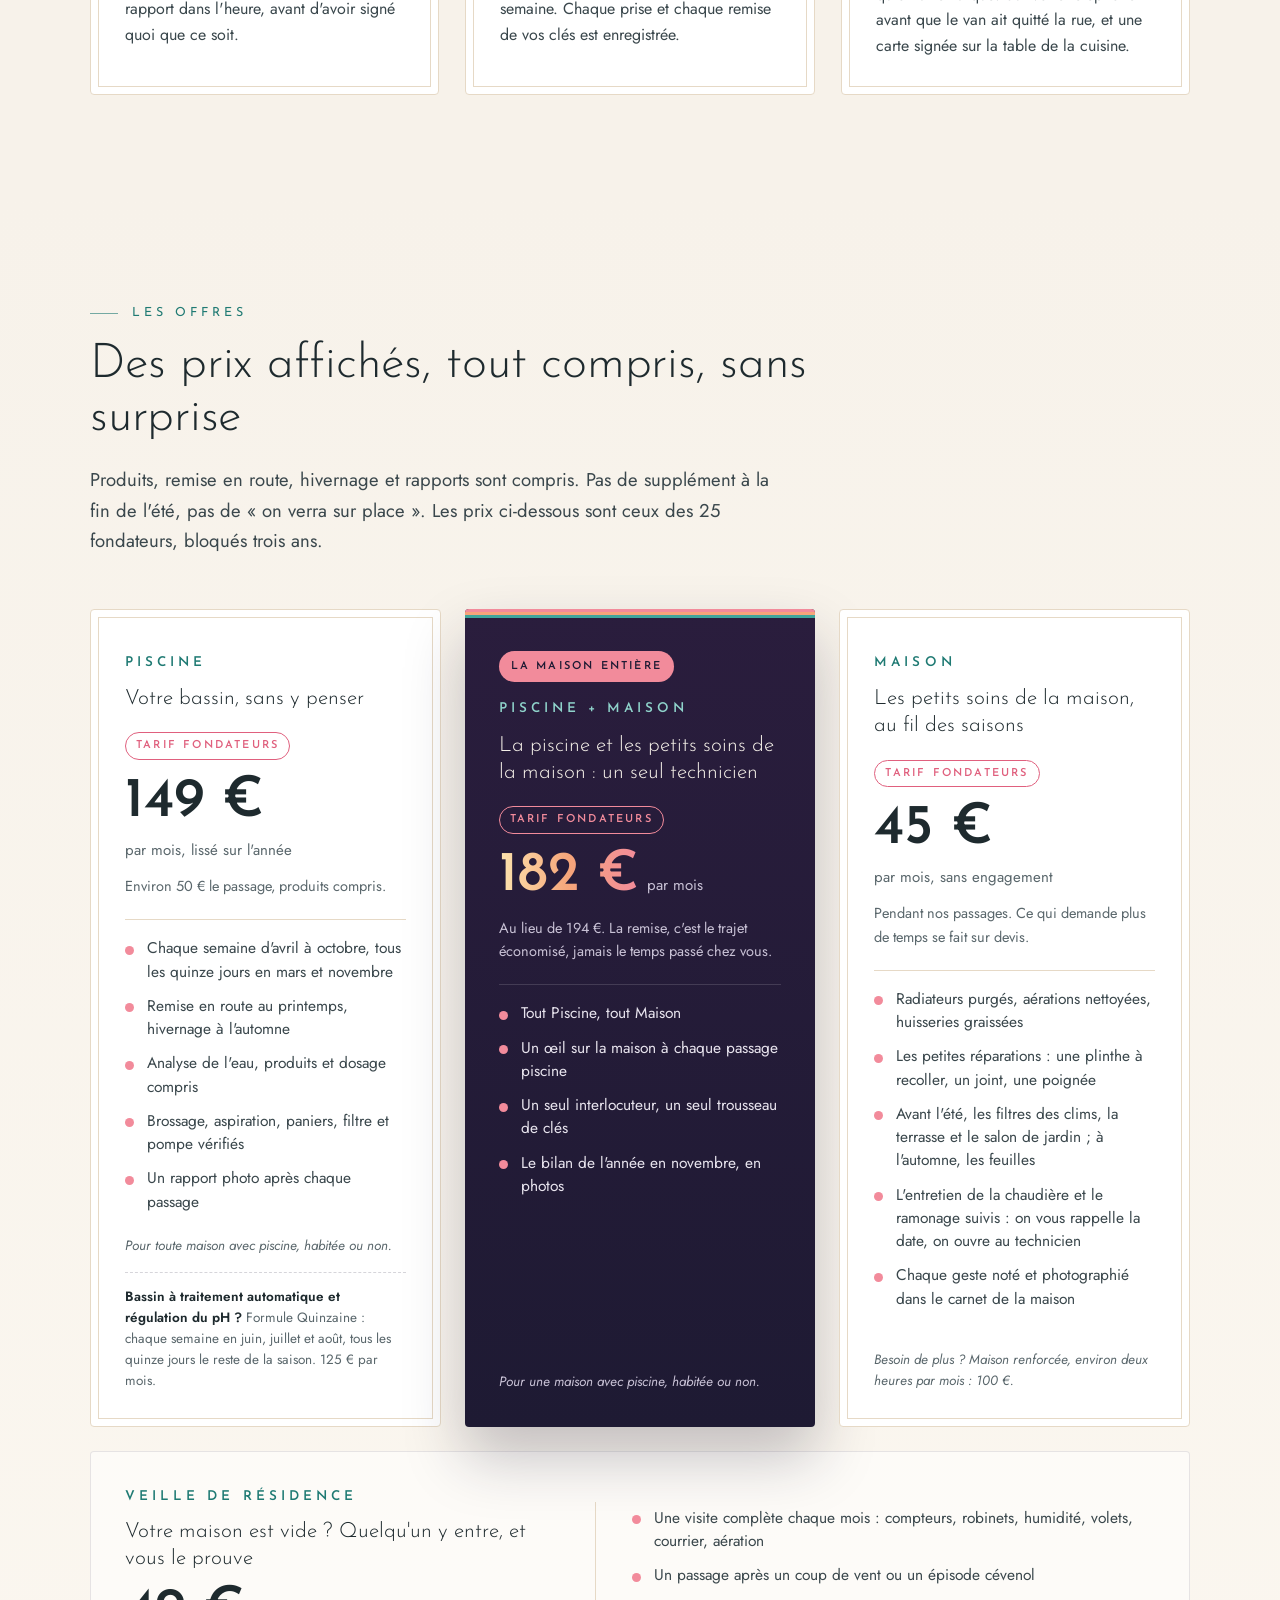
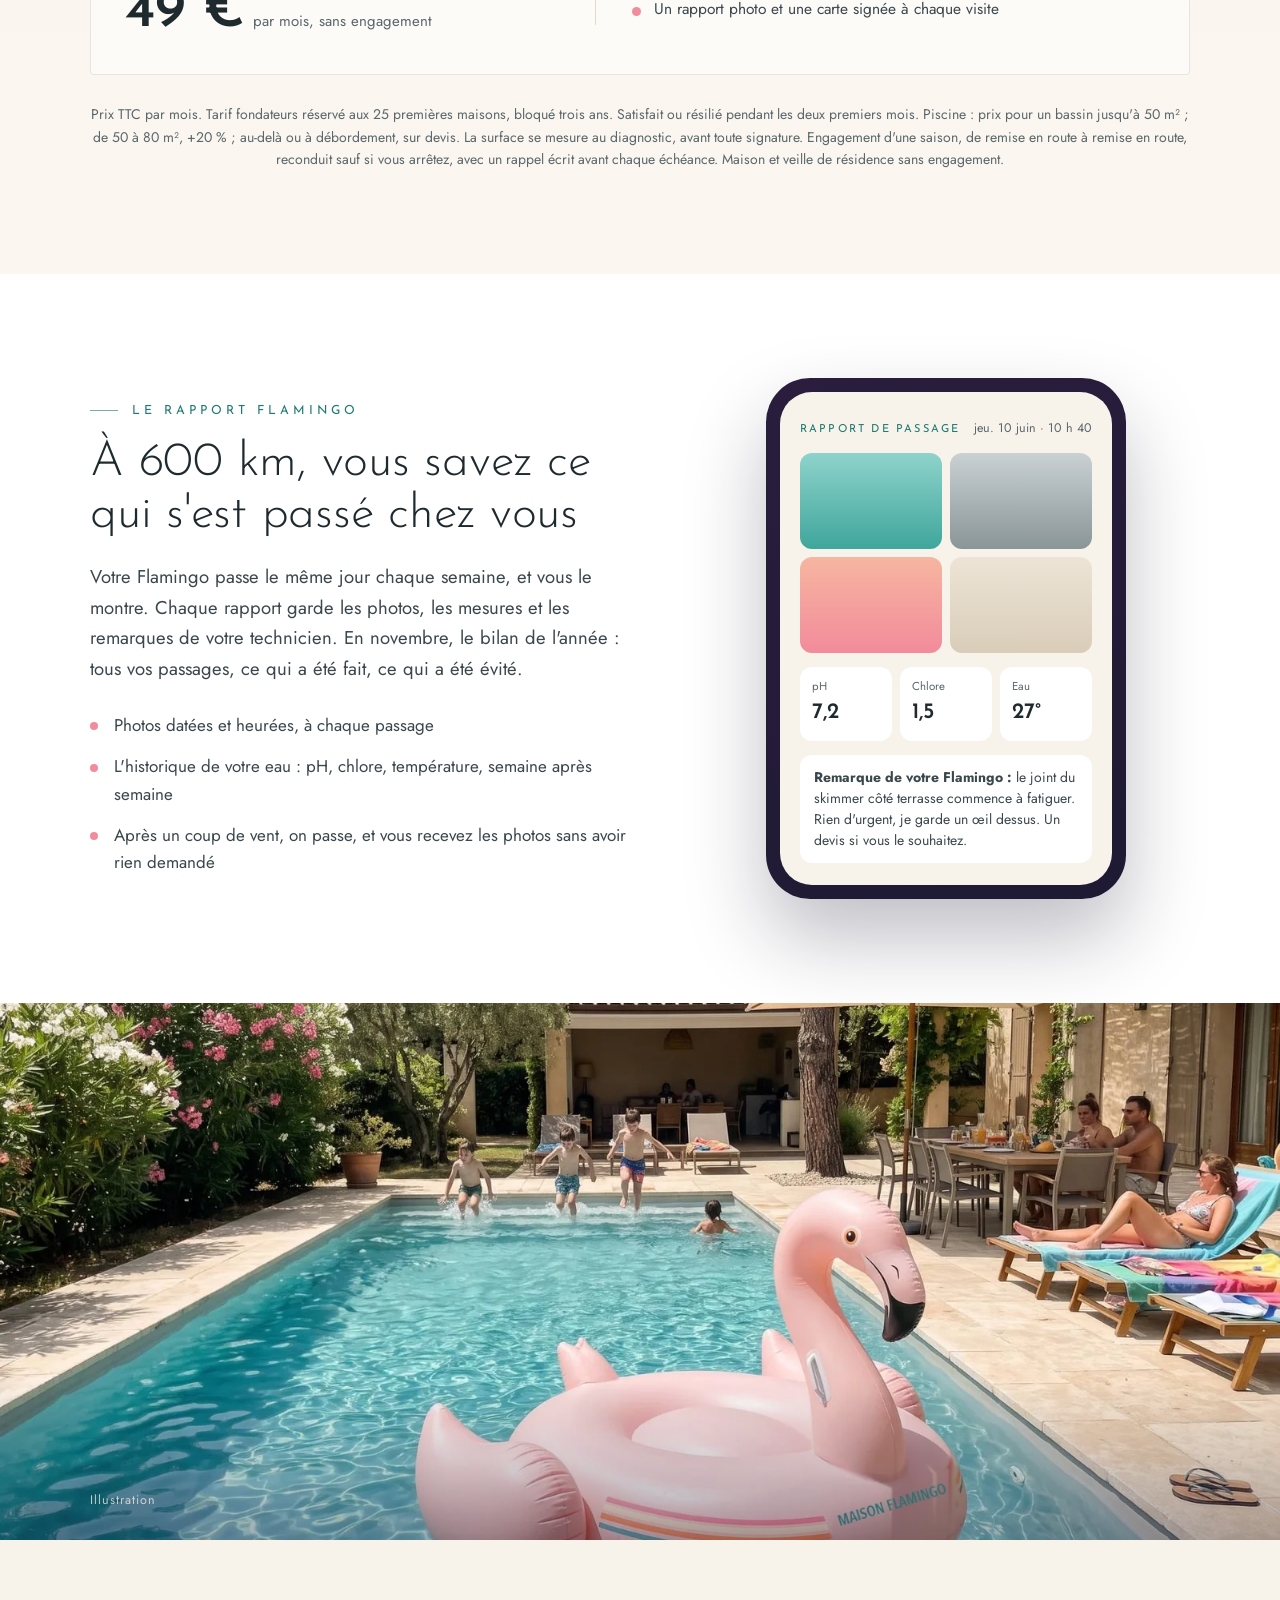
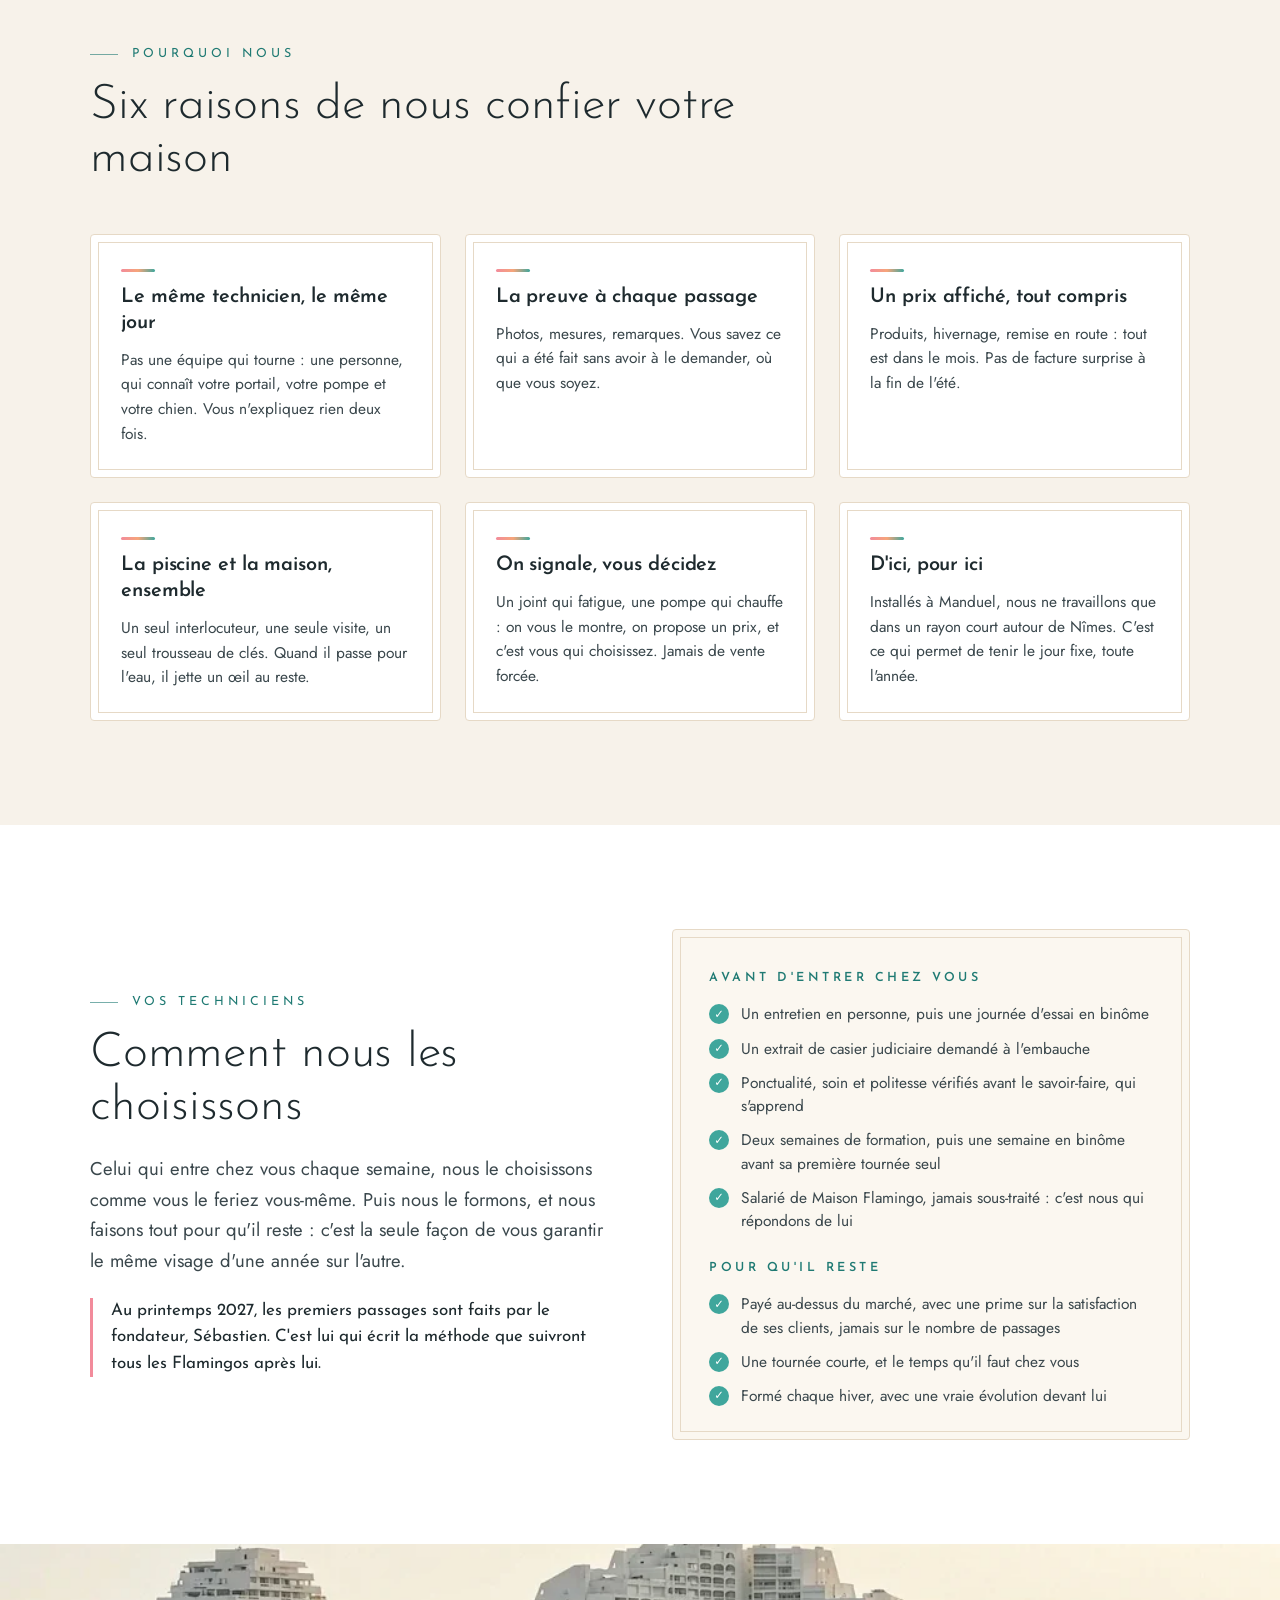
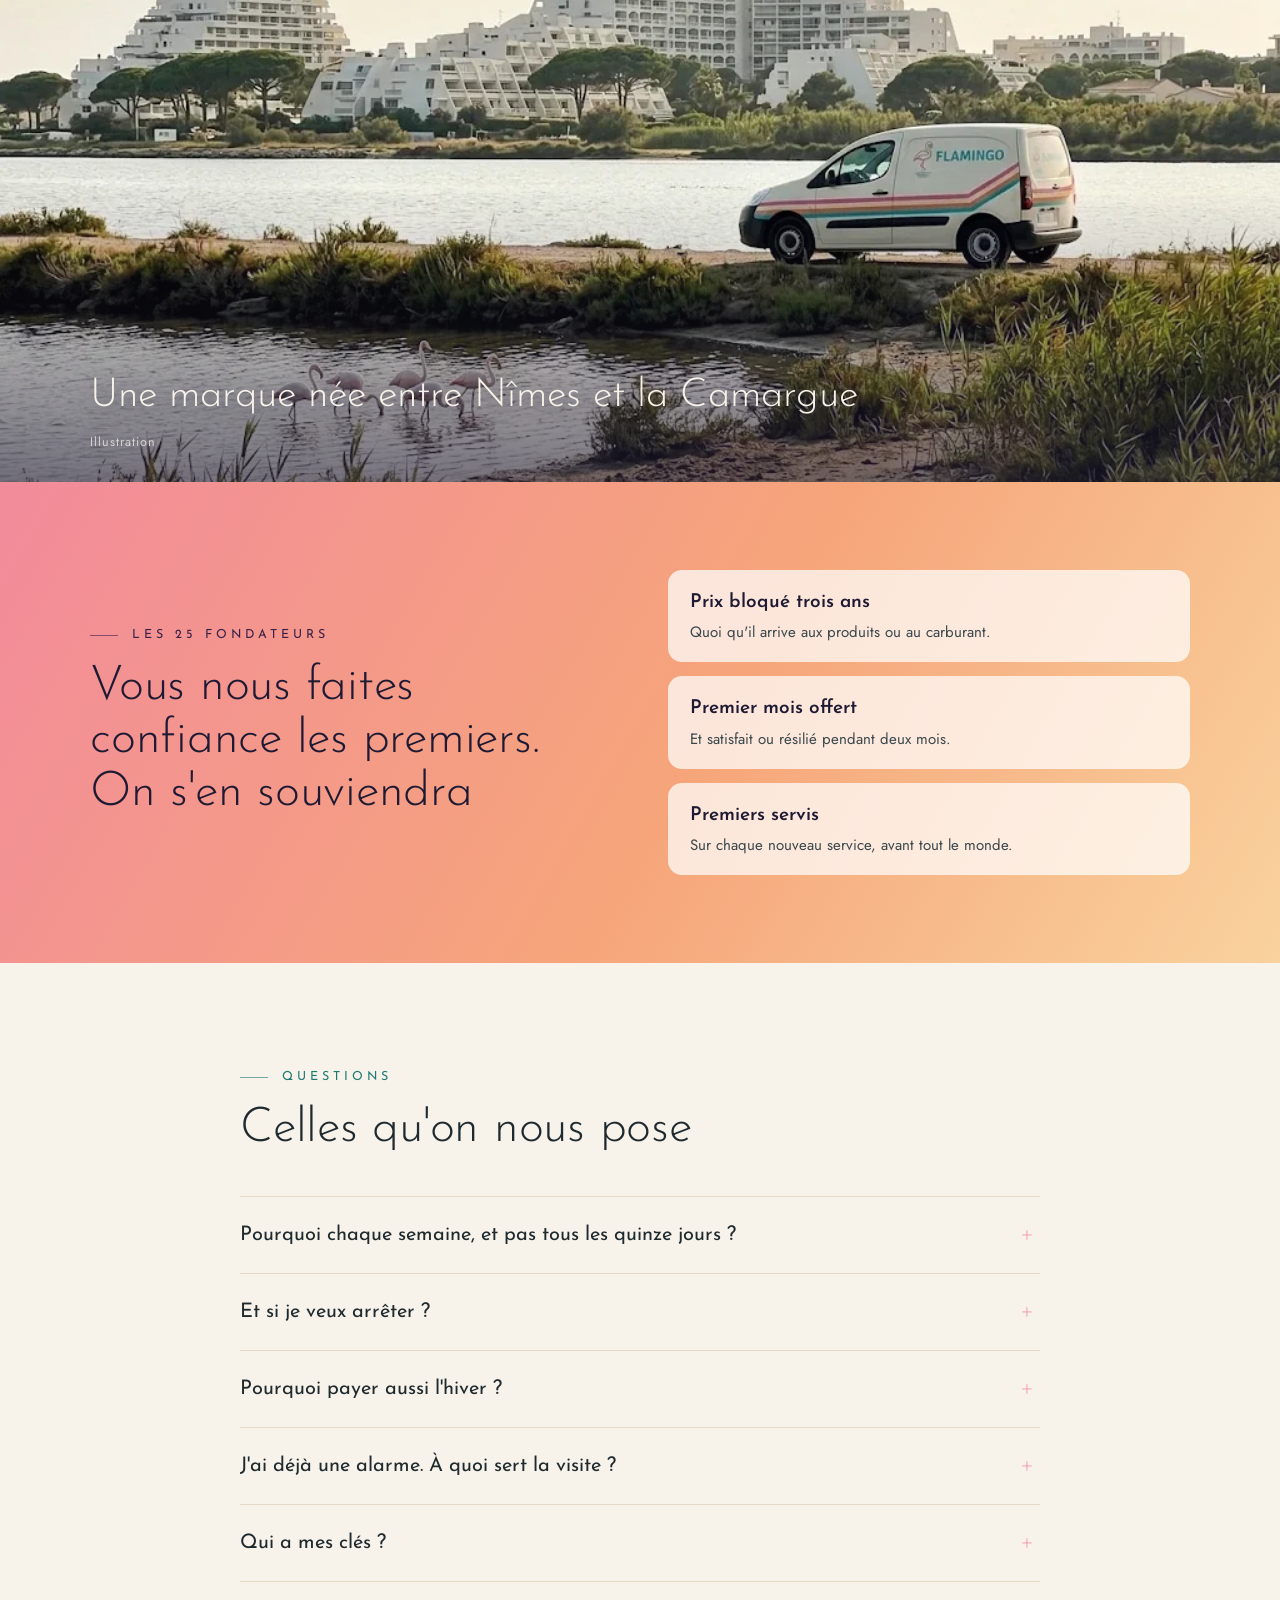
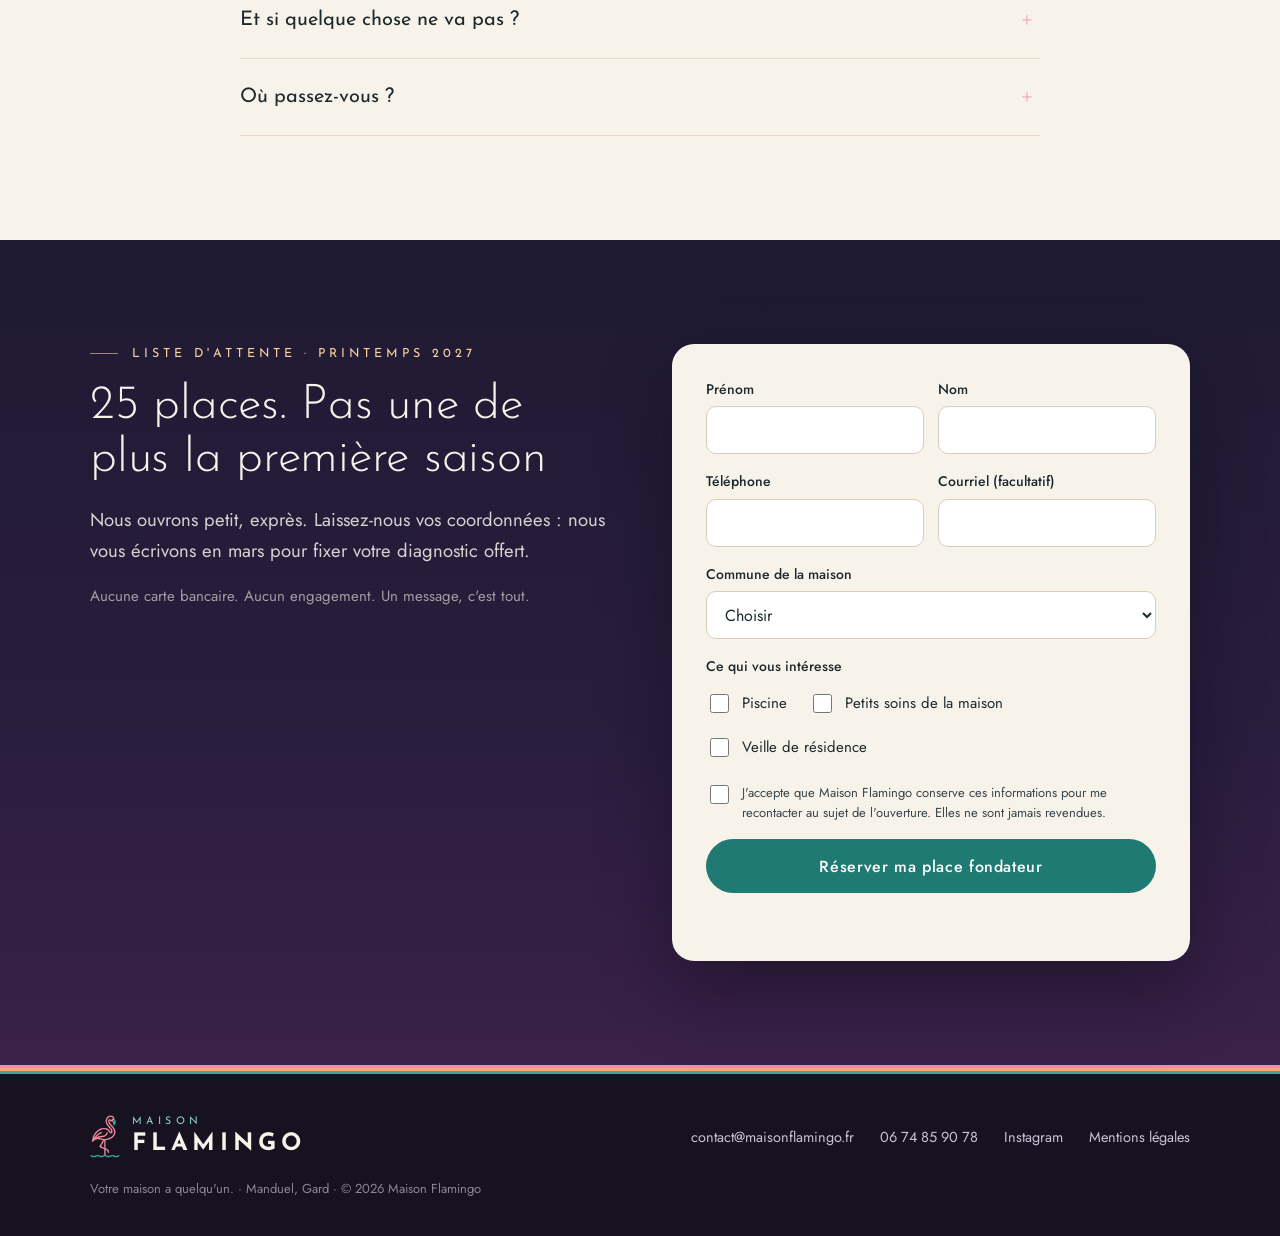
==== commit 7d1e76ce: "Signature Votre maison a quelqu'un, phrase de campagne Il fait toujours beau chez vous, image de par" ====
--- a/index.html
+++ b/index.html
@@ -3,19 +3,19 @@
 <head>
 <meta charset="utf-8">
 <meta name="viewport" content="width=device-width, initial-scale=1">
-<title>Maison Flamingo · Plongez, on s'occupe du reste</title>
+<title>Maison Flamingo · Votre maison a quelqu'un</title>
 <meta name="description" content="Entretien de piscine chaque semaine et veille de maison fermée, autour de Nîmes. Le même technicien, le même jour, et un rapport photo après chaque passage. Ouverture au printemps 2027.">
 <meta name="theme-color" content="#2A1D3D">
-<meta property="og:title" content="Maison Flamingo · Plongez, on s'occupe du reste">
+<meta property="og:title" content="Maison Flamingo · Votre maison a quelqu'un">
 <meta property="og:description" content="Votre piscine et votre maison, tenues chaque semaine par le même technicien, autour de Nîmes. 25 places fondateurs pour le printemps 2027.">
 <meta property="og:locale" content="fr_FR">
 <meta property="og:type" content="website">
 <meta property="og:url" content="https://maisonflamingo.fr/">
 <meta property="og:site_name" content="Maison Flamingo">
-<meta property="og:image" content="https://maisonflamingo.fr/partage.png?v=6">
+<meta property="og:image" content="https://maisonflamingo.fr/partage.png?v=7">
 <meta property="og:image:width" content="1200">
 <meta property="og:image:height" content="630">
-<meta property="og:image:alt" content="Maison Flamingo, coucher de soleil sur la piscine : Plongez, on s'occupe du reste">
+<meta property="og:image:alt" content="Maison Flamingo, coucher de soleil sur la piscine : Votre maison a quelqu'un">
 <meta name="twitter:card" content="summary_large_image">
 <link rel="canonical" href="https://maisonflamingo.fr/">
 <link rel="icon" href="favicon.png?v=5" type="image/png">
@@ -80,7 +80,7 @@
     <div class="wrap hero-grille">
       <div class="hero-texte">
         <p class="surtitre surtitre-clair">Piscine · Maison · Nîmes et alentours</p>
-        <h1><span class="tenu">Plongez,</span><br><strong class="tenu">on s'occupe <br class="coupe">du reste</strong></h1>
+        <h1><span class="tenu">Il fait <br class="coupe">toujours beau</span><br><strong class="tenu">chez vous.</strong></h1>
         <p class="hero-sous">Votre piscine et votre maison, tenues chaque semaine par le même technicien, le même jour, toute l'année. Après chaque passage, un rapport photo sur votre téléphone.</p>
         <div class="hero-actions">
           <a href="#liste" class="btn btn-creme">Réserver ma place fondateur</a>
@@ -433,7 +433,7 @@
       <a href="mentions-legales.html">Mentions légales</a>
     </div>
   </div>
-  <p class="pied-bas wrap">Manduel, Gard · © <span id="annee">2026</span> Maison Flamingo</p>
+  <p class="pied-bas wrap">Votre maison a quelqu'un. · Manduel, Gard · © <span id="annee">2026</span> Maison Flamingo</p>
 </footer>
 
 <script src="site.js?v=4" defer></script>
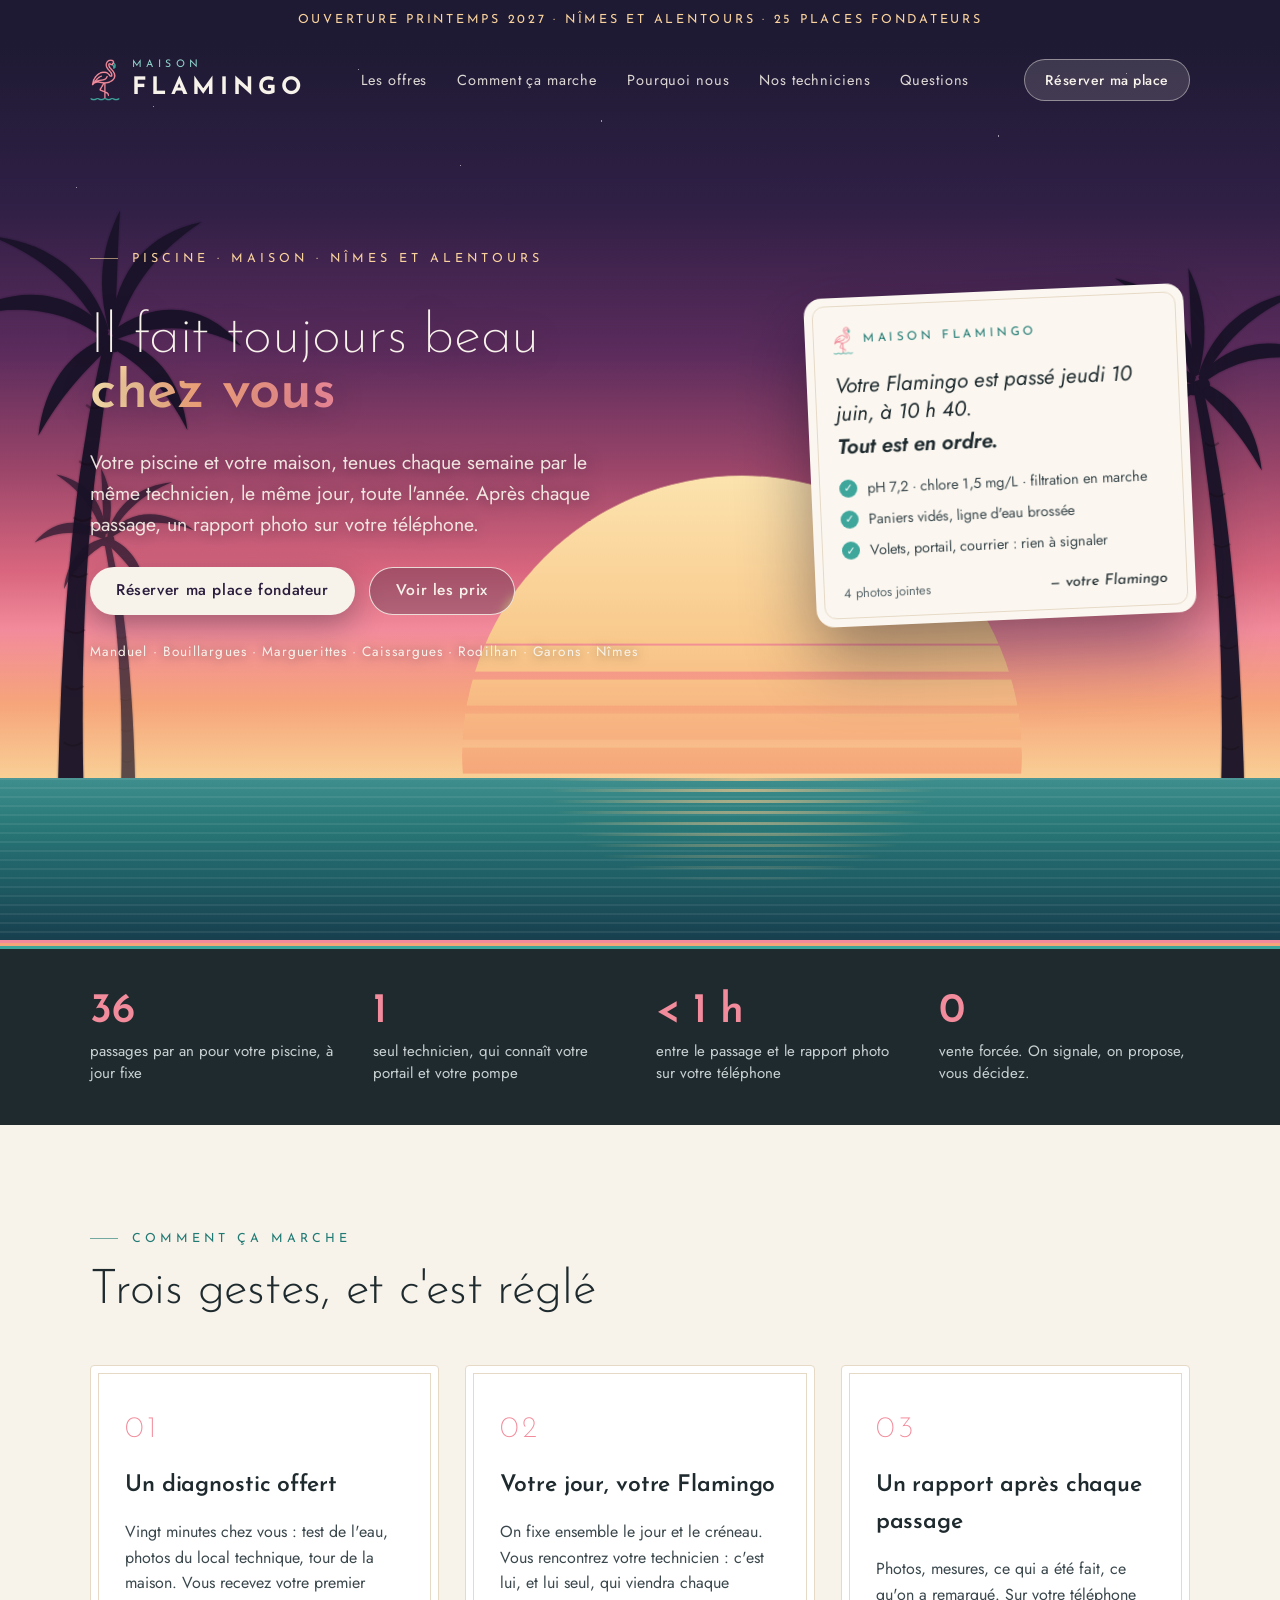
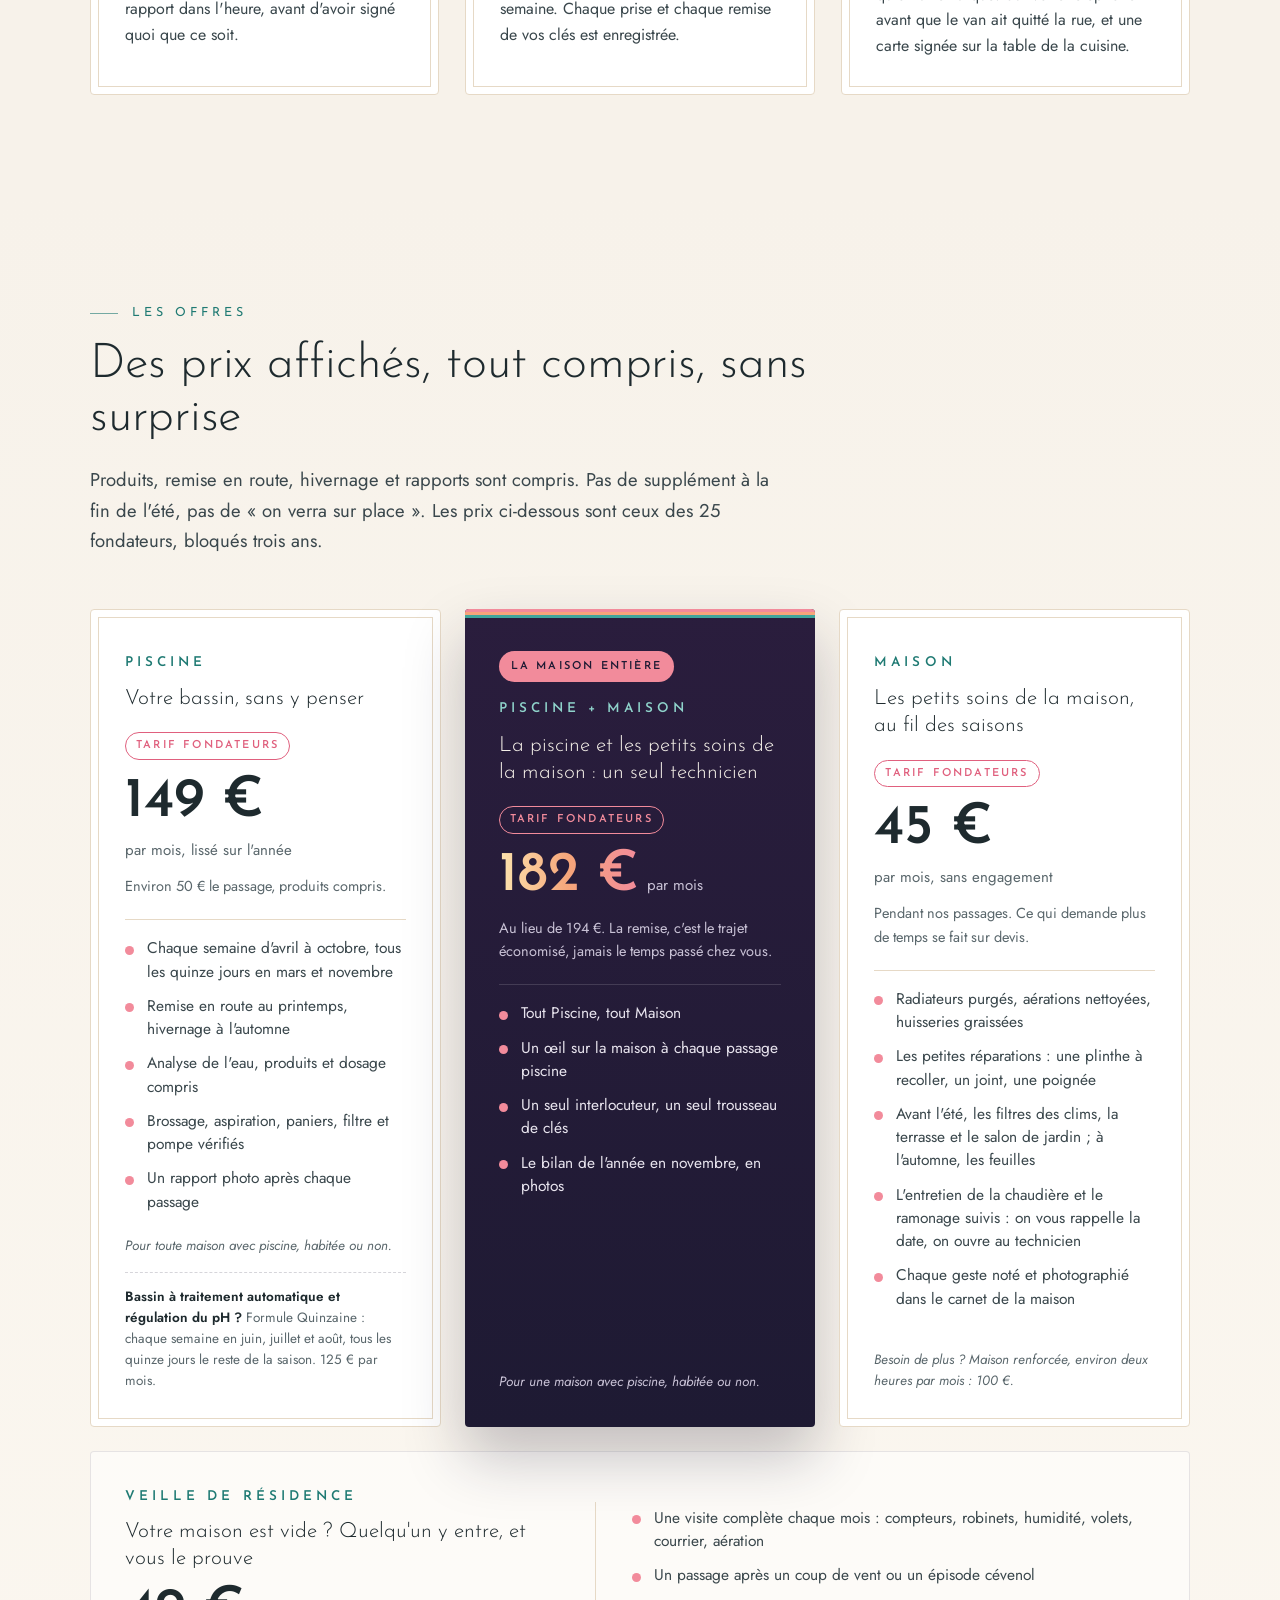
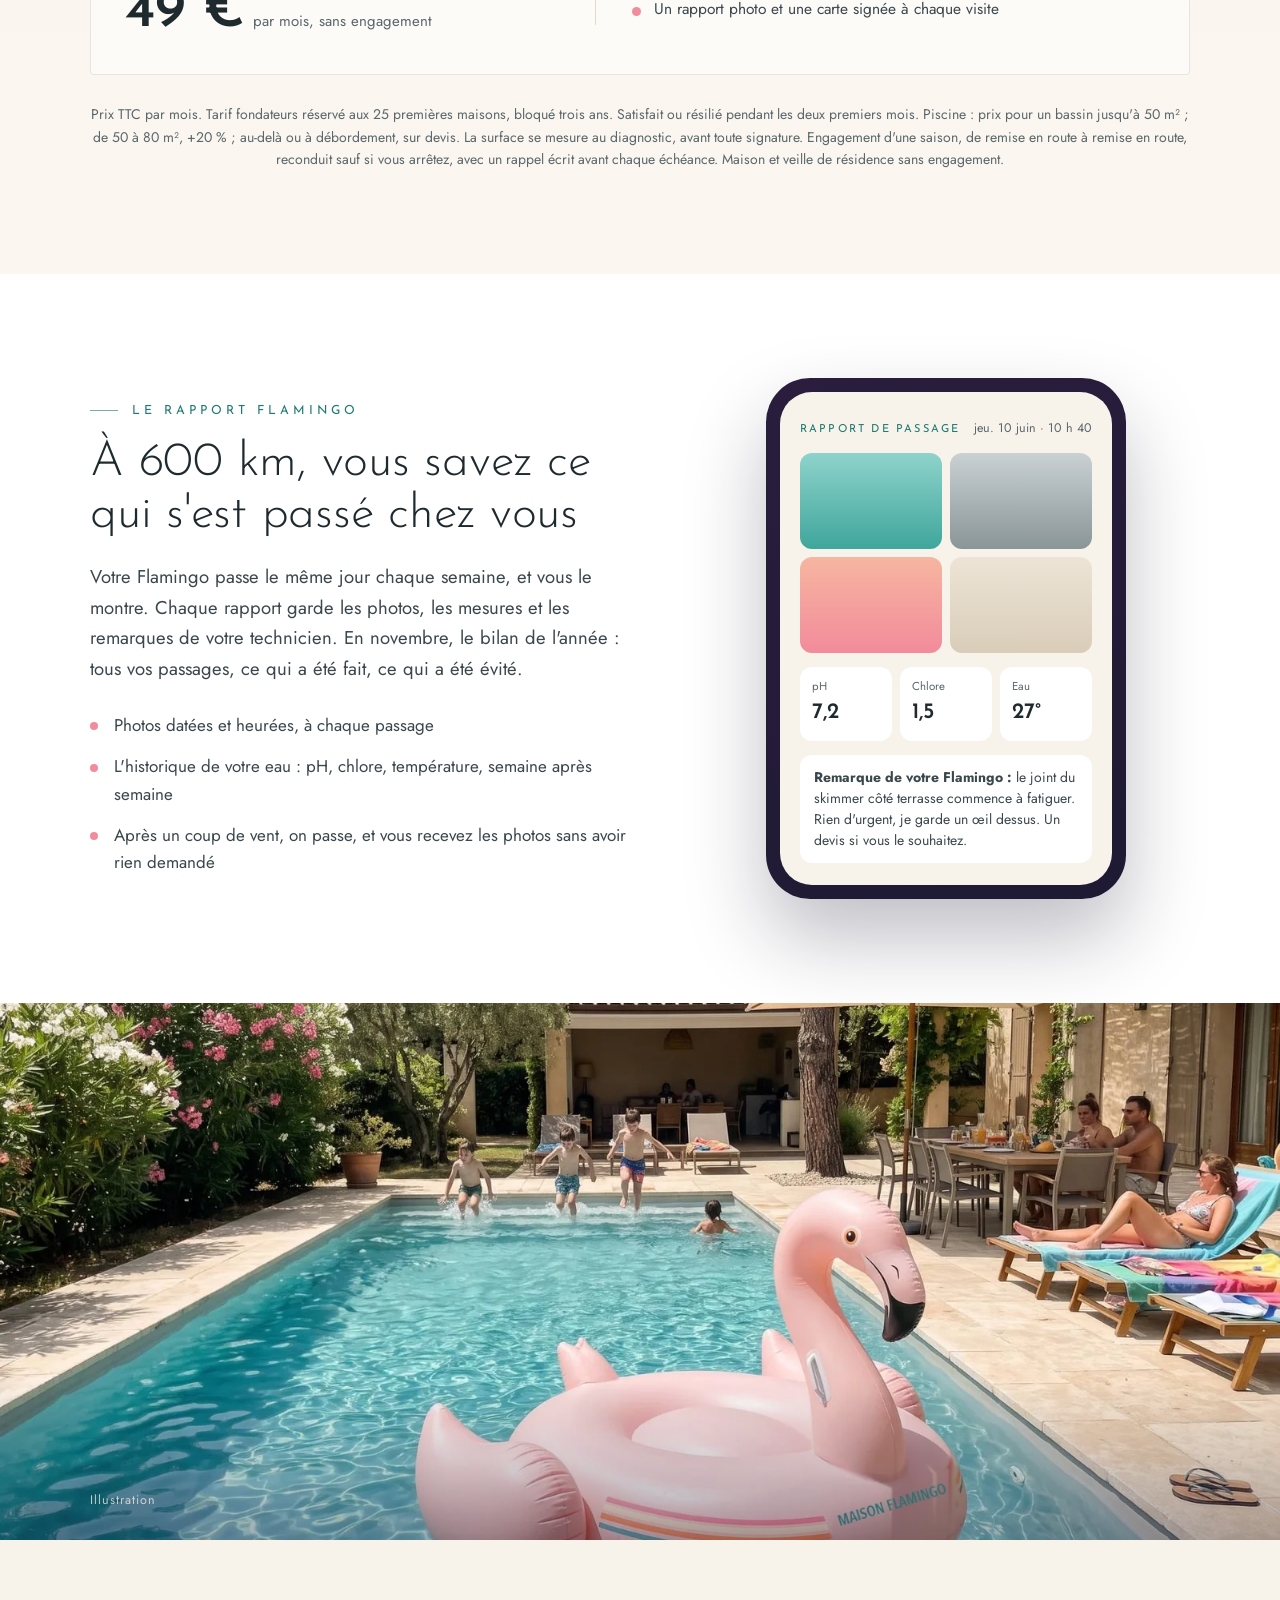
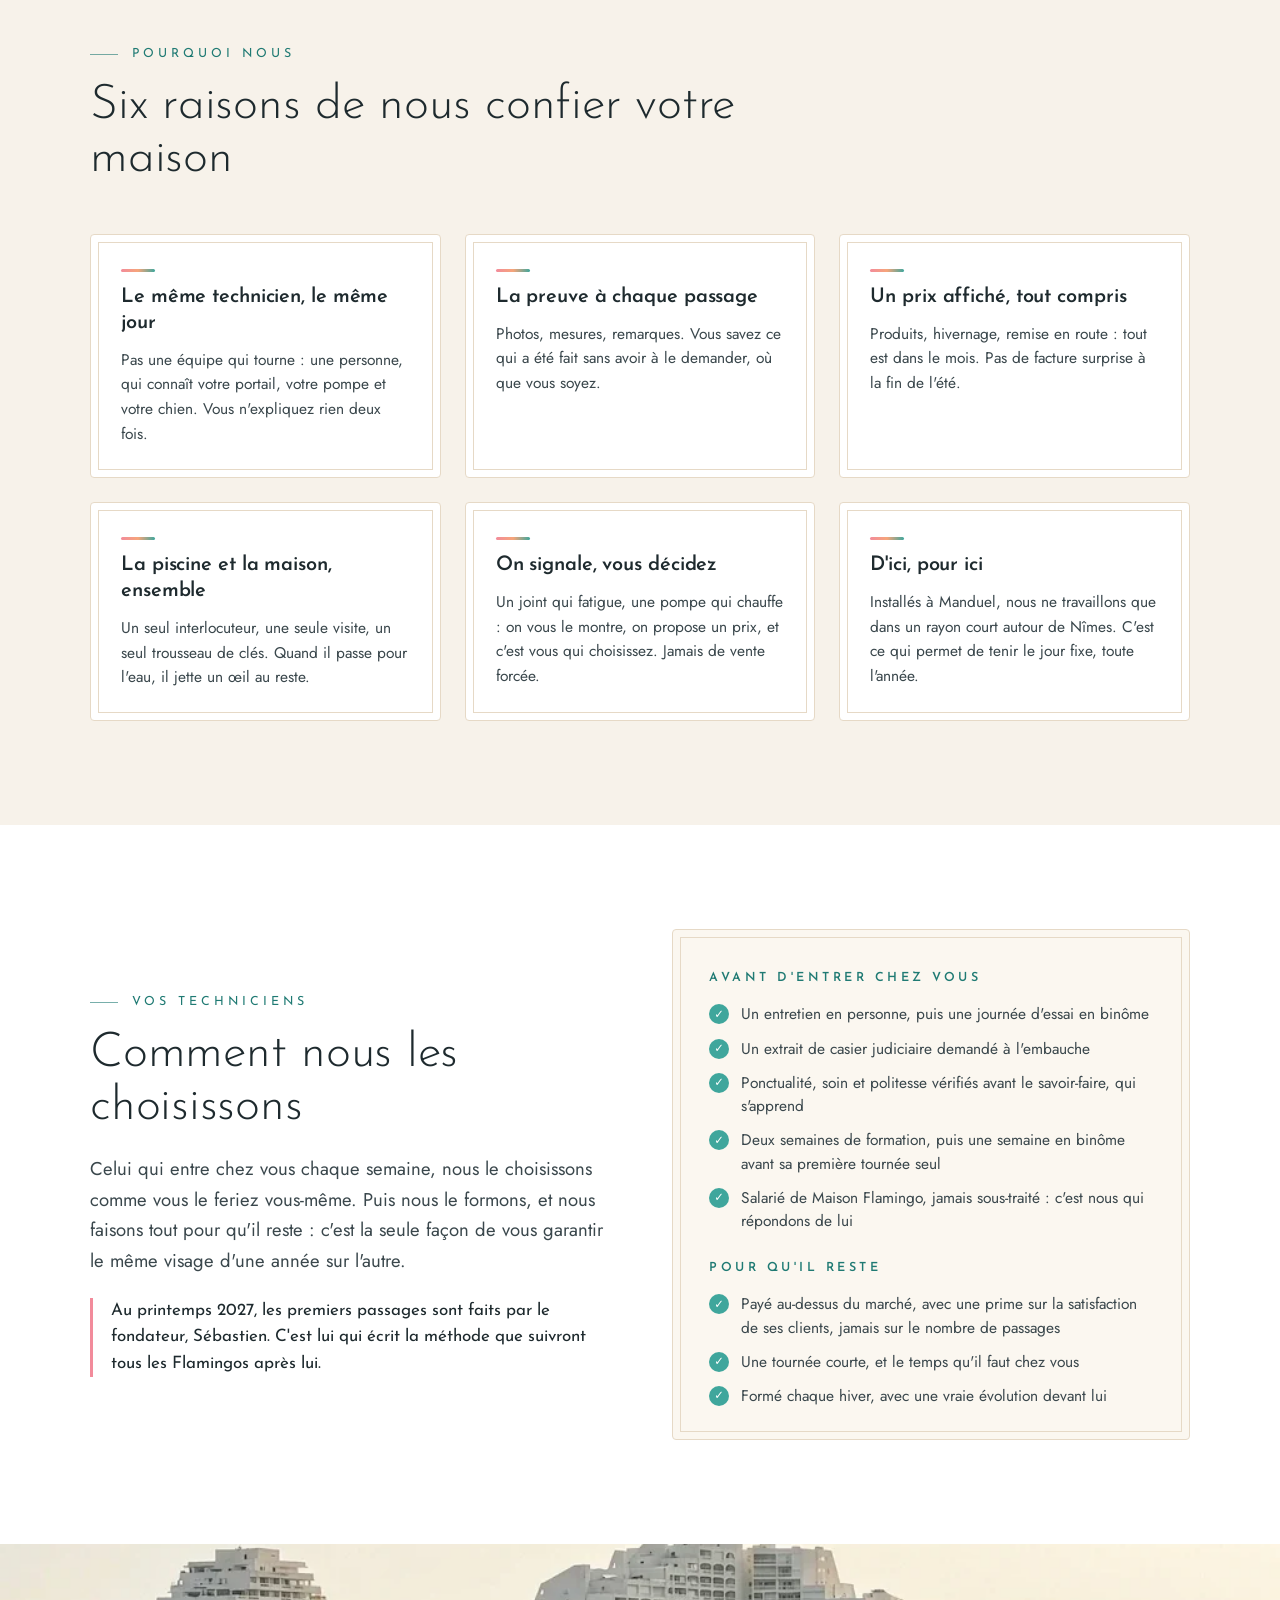
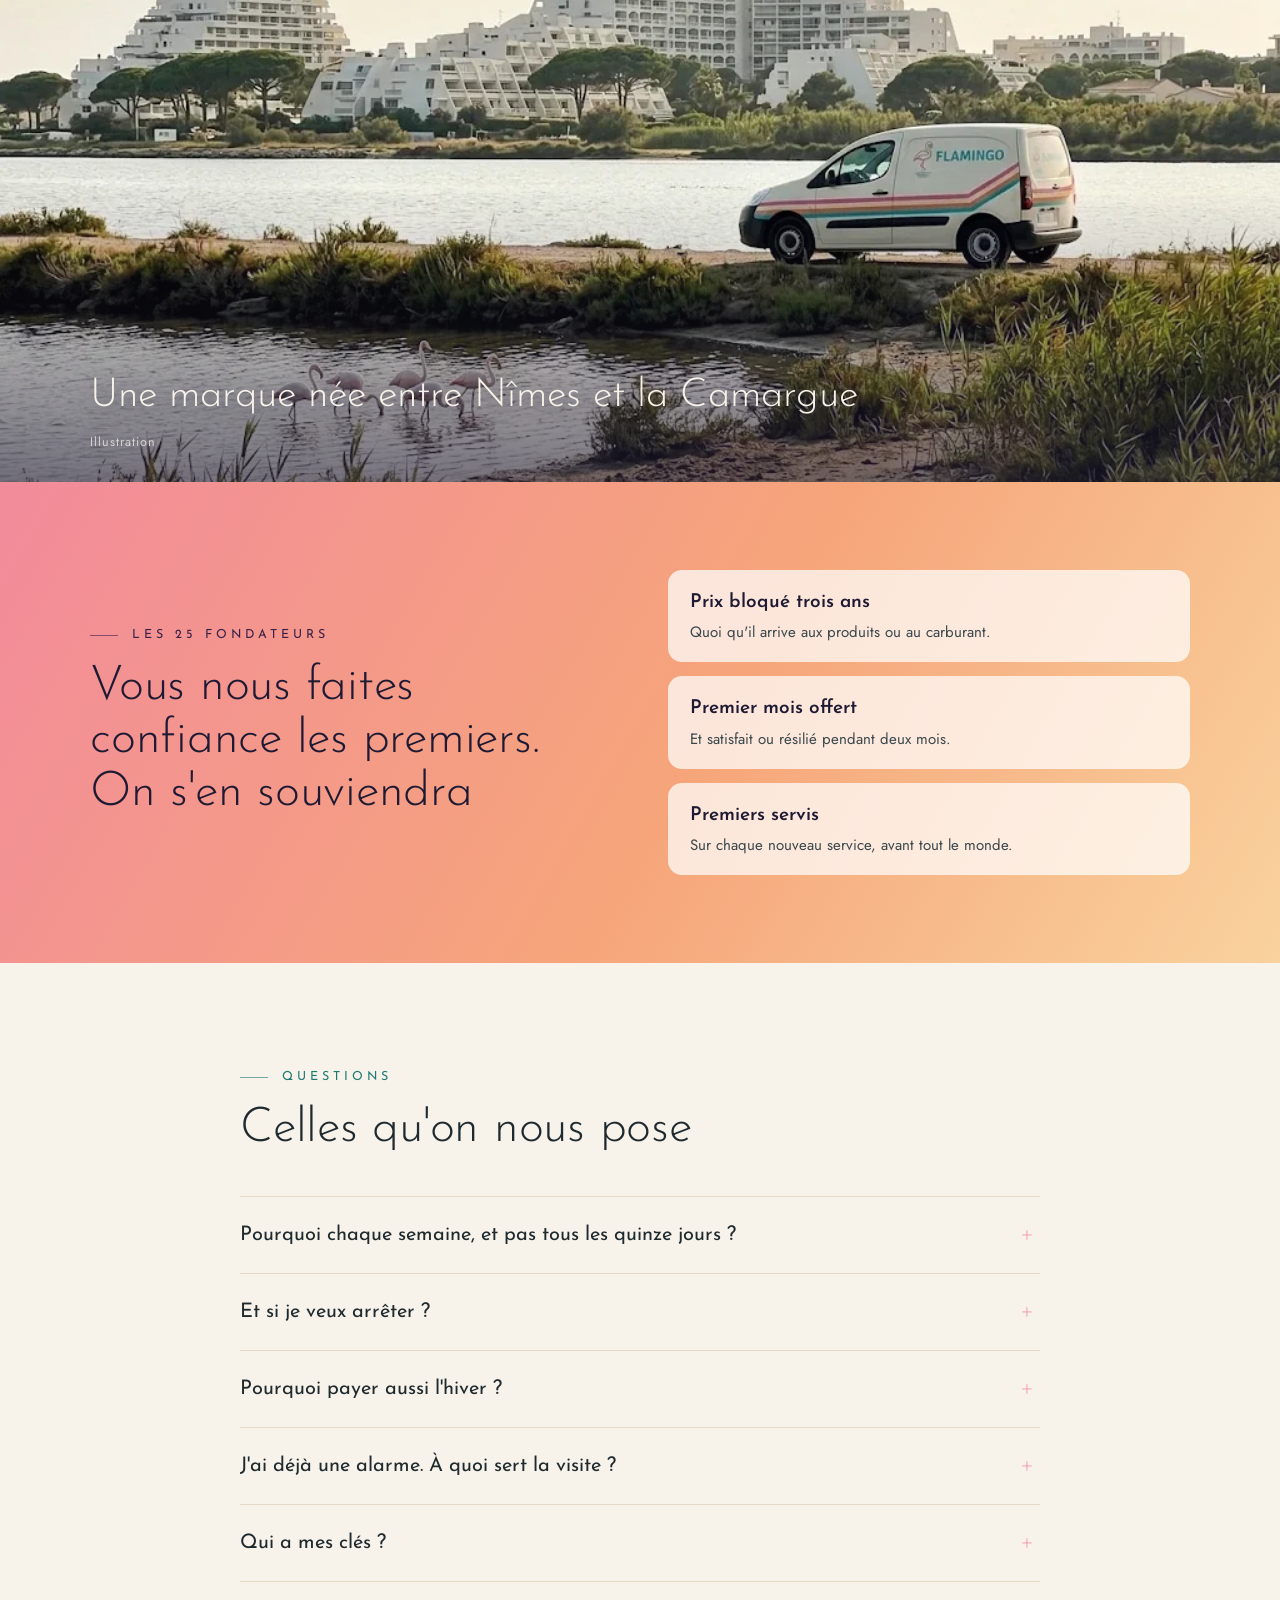
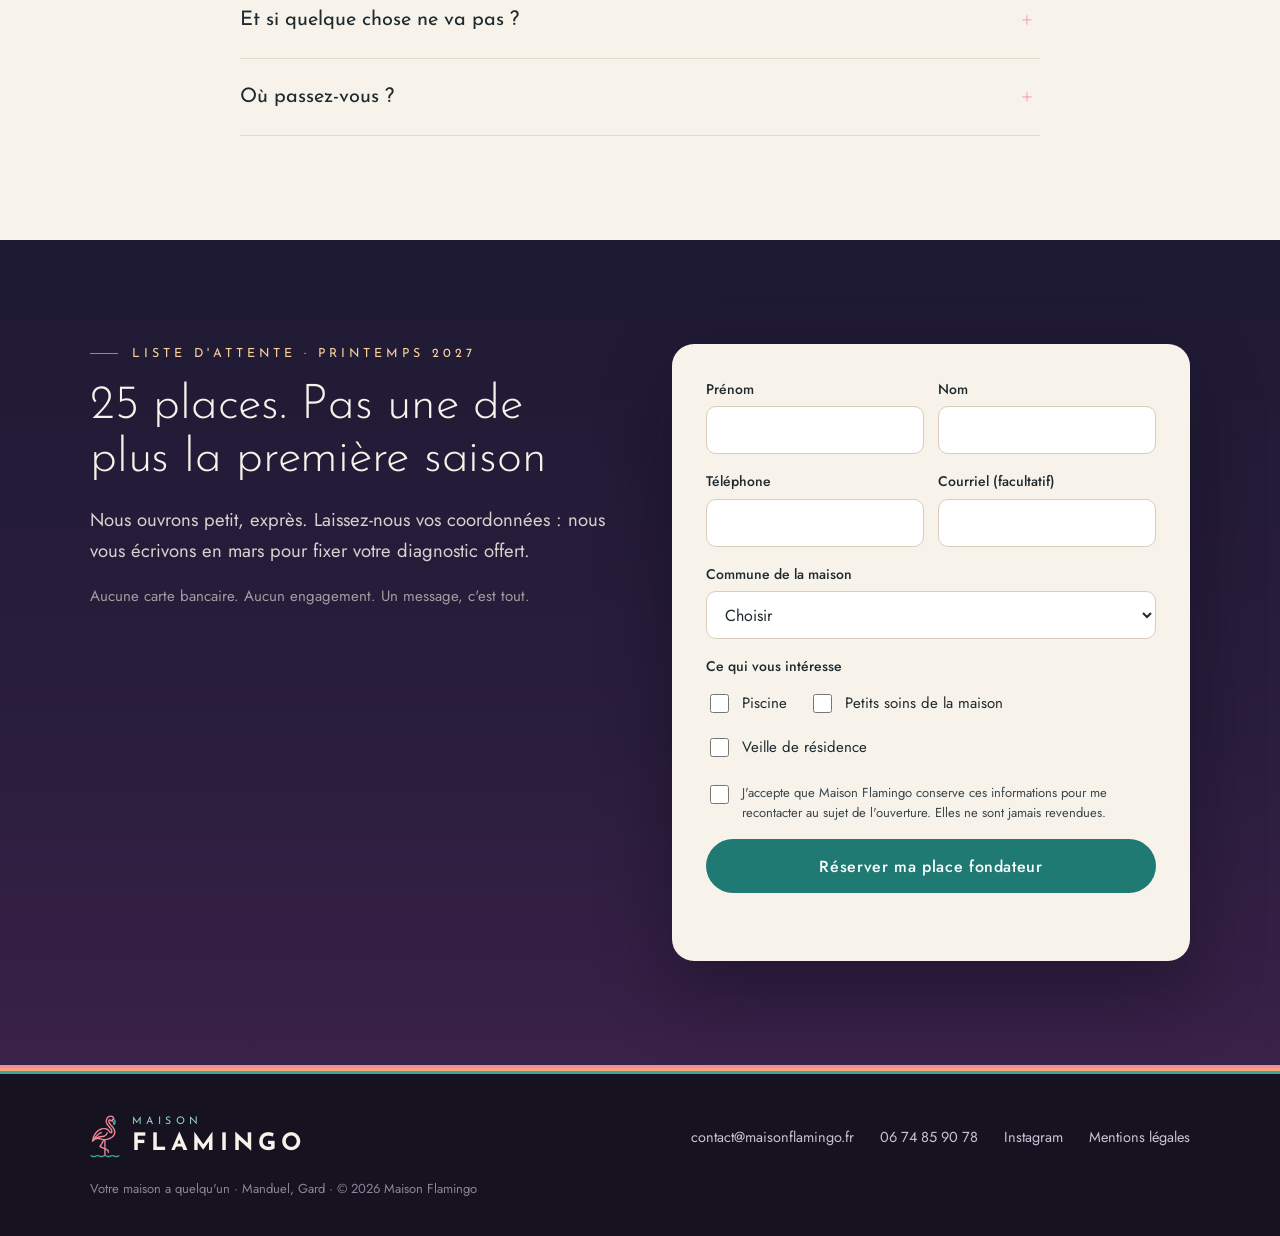
==== commit f591f04e: "Signature sans point final dans les titres, comme le veut la charte Co-Authored-By: Claude Opus 5.5 " ====
--- a/index.html
+++ b/index.html
@@ -12,7 +12,7 @@
 <meta property="og:type" content="website">
 <meta property="og:url" content="https://maisonflamingo.fr/">
 <meta property="og:site_name" content="Maison Flamingo">
-<meta property="og:image" content="https://maisonflamingo.fr/partage.png?v=7">
+<meta property="og:image" content="https://maisonflamingo.fr/partage.png?v=8">
 <meta property="og:image:width" content="1200">
 <meta property="og:image:height" content="630">
 <meta property="og:image:alt" content="Maison Flamingo, coucher de soleil sur la piscine : Votre maison a quelqu'un">
@@ -80,7 +80,7 @@
     <div class="wrap hero-grille">
       <div class="hero-texte">
         <p class="surtitre surtitre-clair">Piscine · Maison · Nîmes et alentours</p>
-        <h1><span class="tenu">Il fait <br class="coupe">toujours beau</span><br><strong class="tenu">chez vous.</strong></h1>
+        <h1><span class="tenu">Il fait <br class="coupe">toujours beau</span><br><strong class="tenu">chez vous</strong></h1>
         <p class="hero-sous">Votre piscine et votre maison, tenues chaque semaine par le même technicien, le même jour, toute l'année. Après chaque passage, un rapport photo sur votre téléphone.</p>
         <div class="hero-actions">
           <a href="#liste" class="btn btn-creme">Réserver ma place fondateur</a>
@@ -433,7 +433,7 @@
       <a href="mentions-legales.html">Mentions légales</a>
     </div>
   </div>
-  <p class="pied-bas wrap">Votre maison a quelqu'un. · Manduel, Gard · © <span id="annee">2026</span> Maison Flamingo</p>
+  <p class="pied-bas wrap">Votre maison a quelqu'un · Manduel, Gard · © <span id="annee">2026</span> Maison Flamingo</p>
 </footer>
 
 <script src="site.js?v=4" defer></script>
